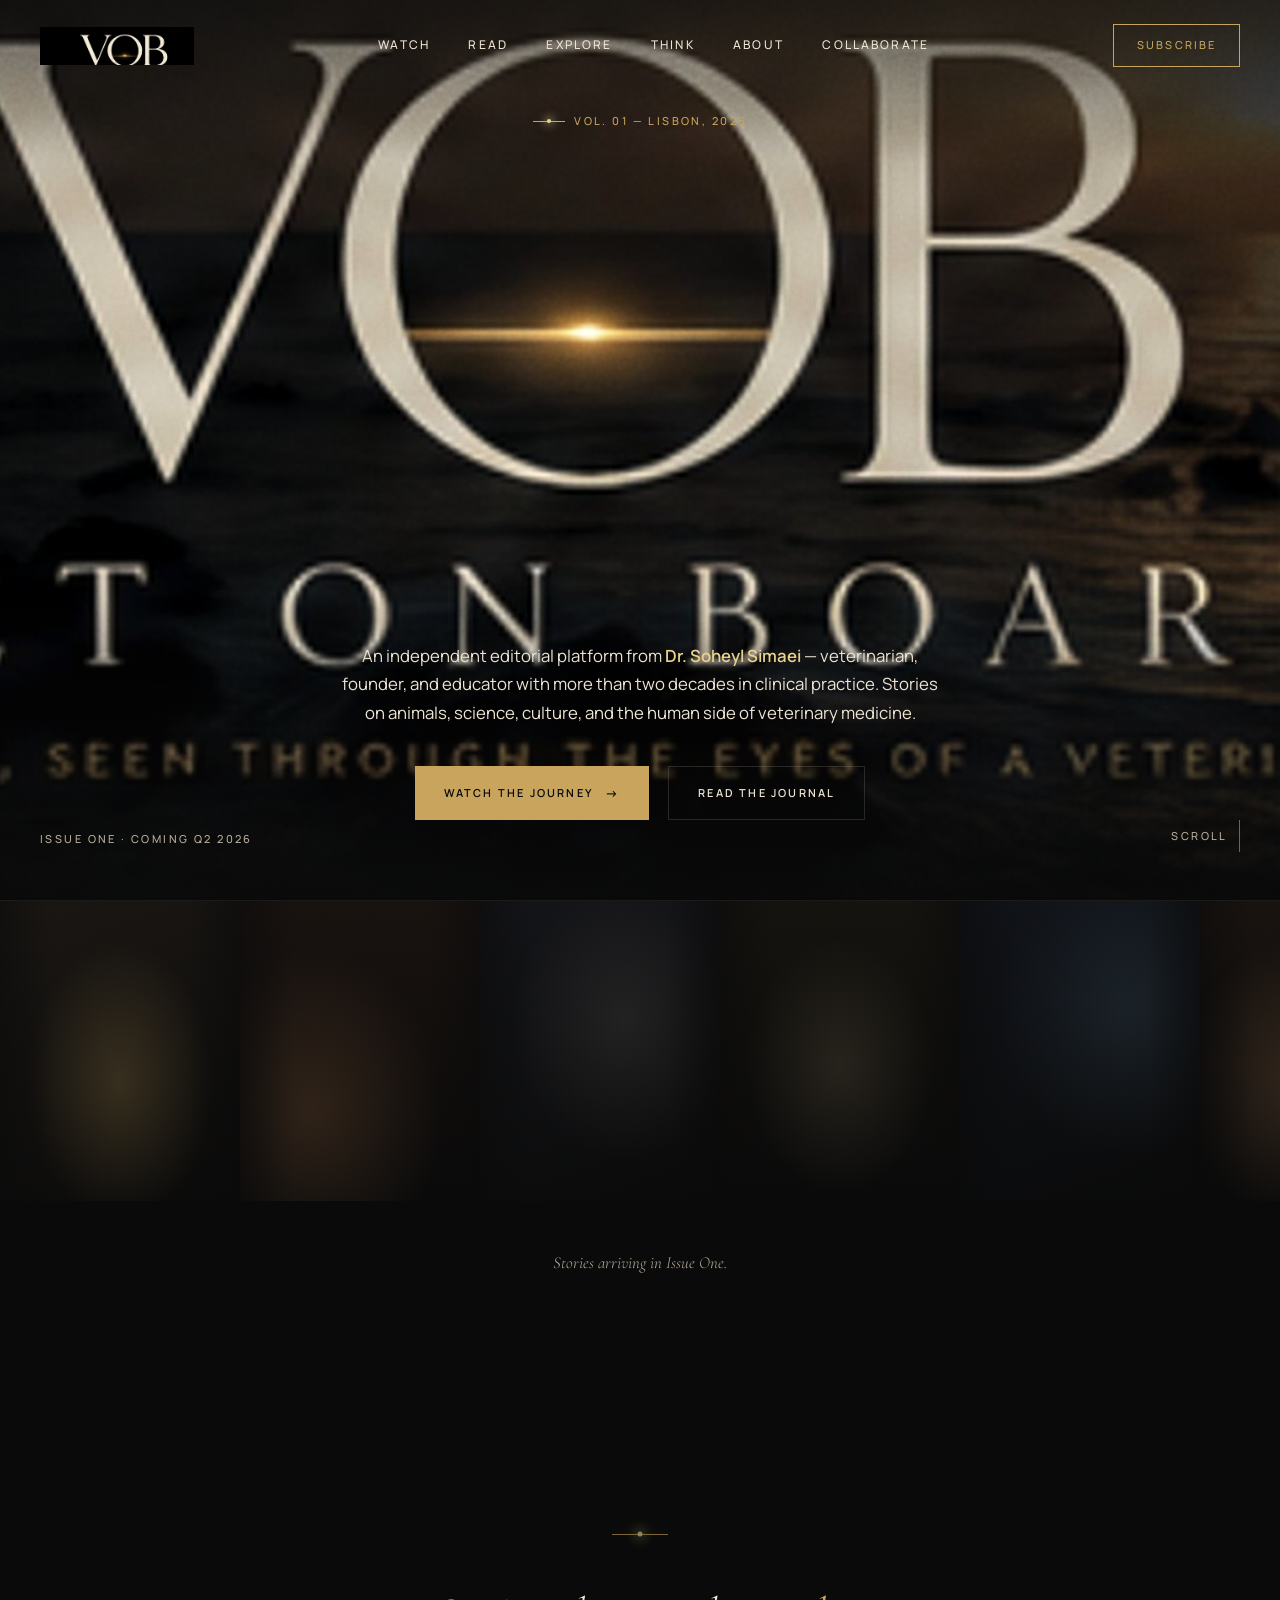
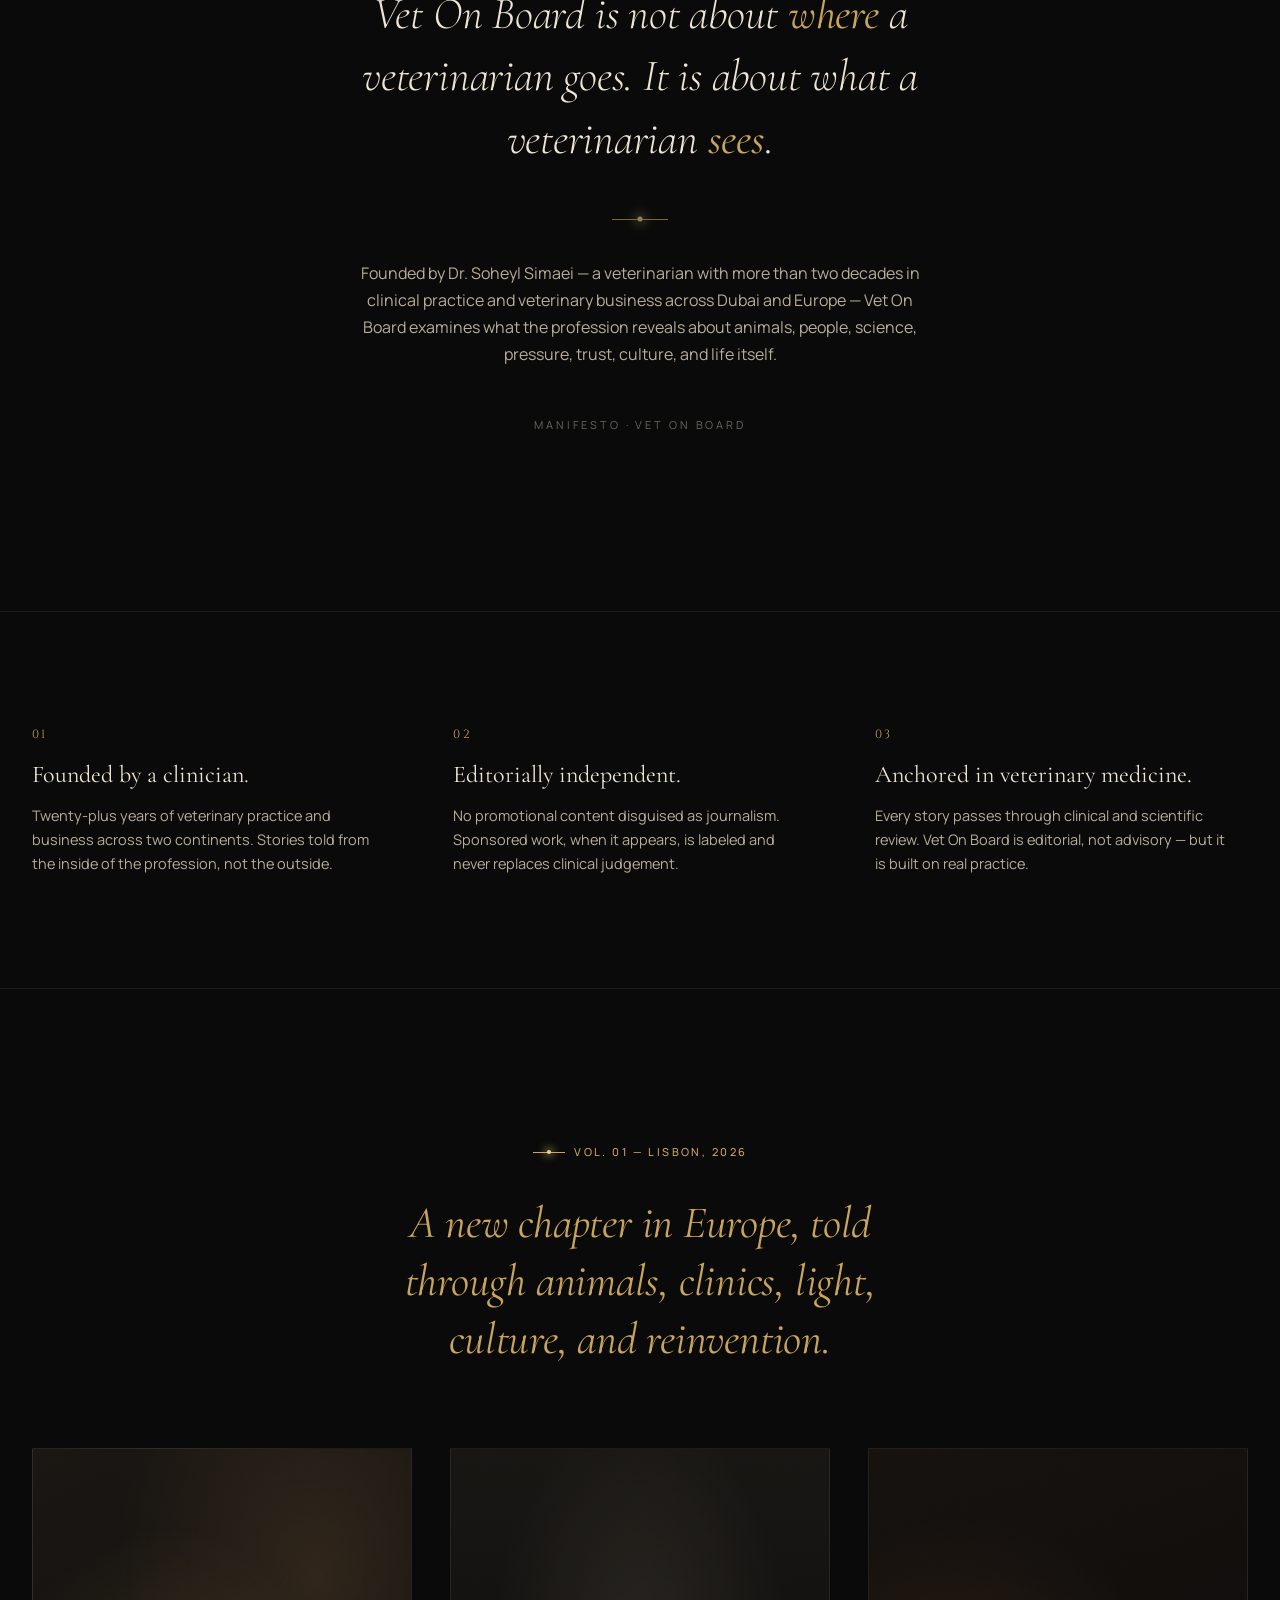
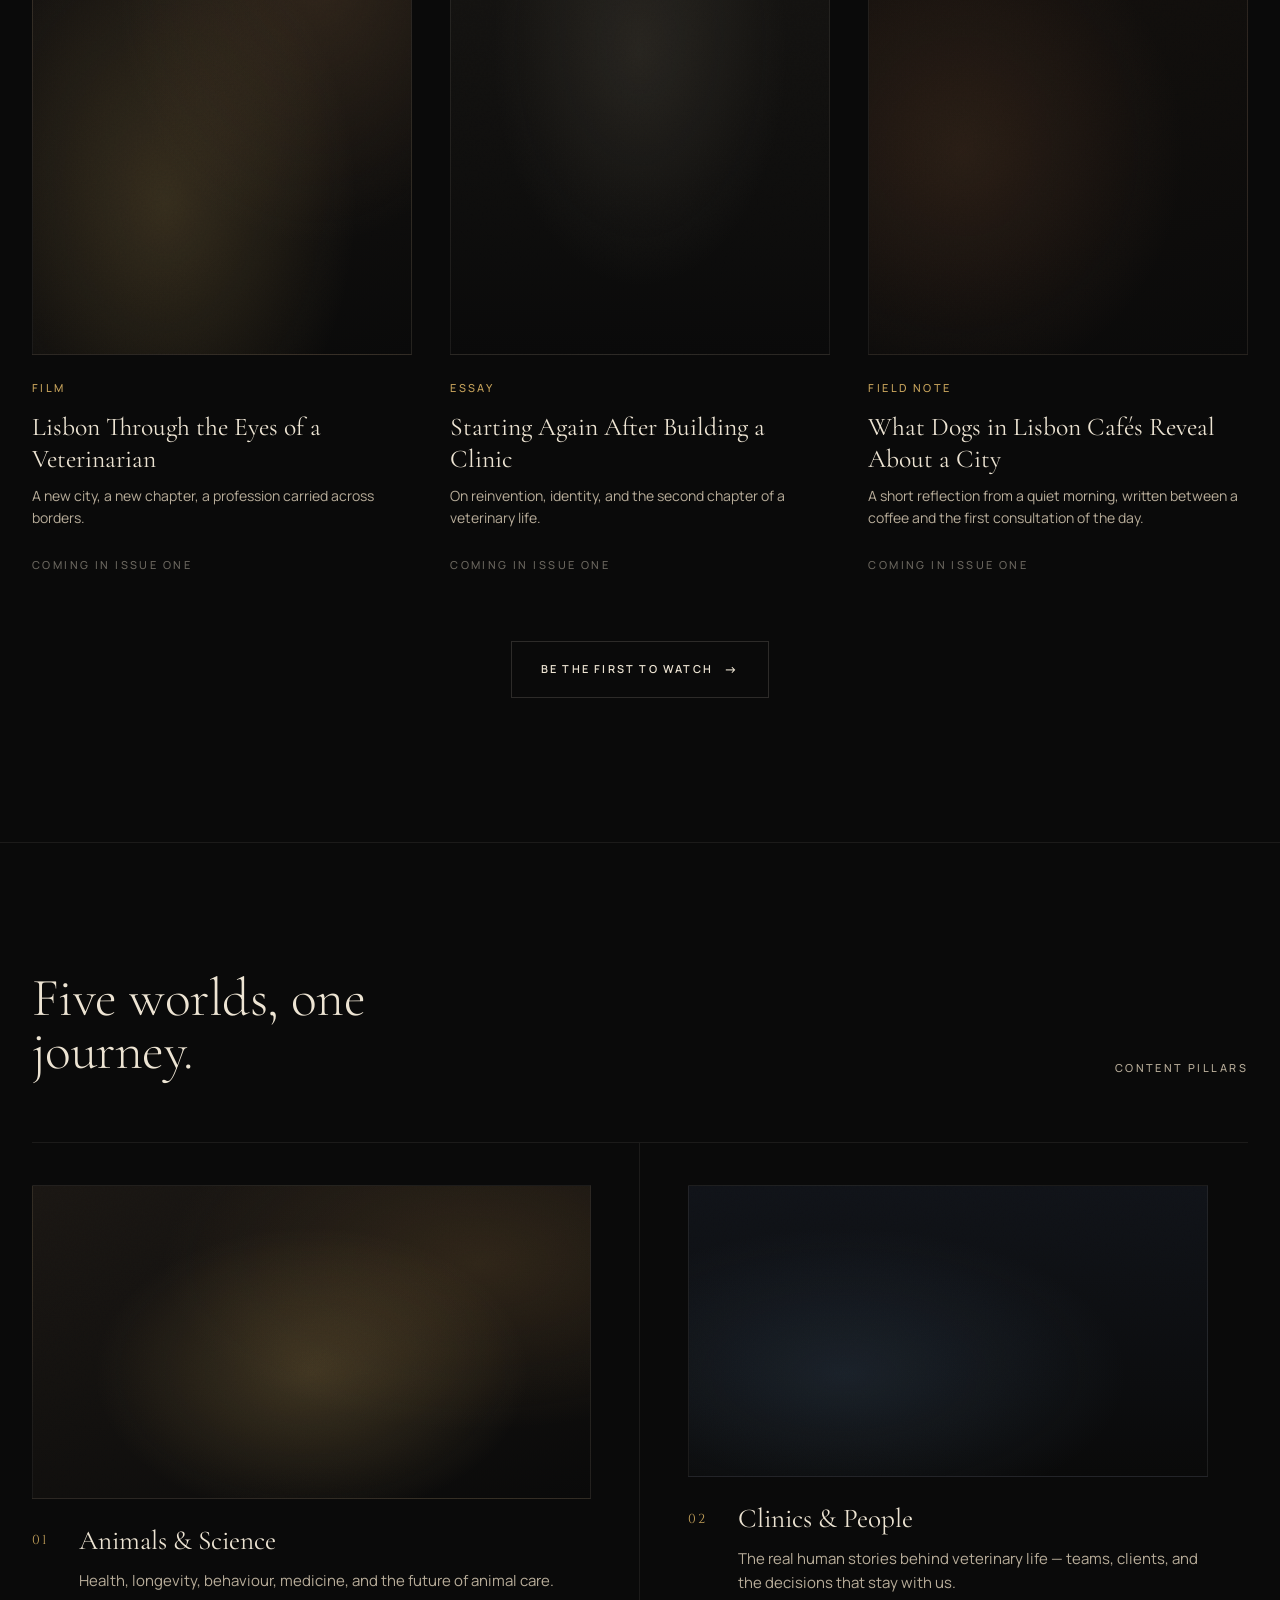
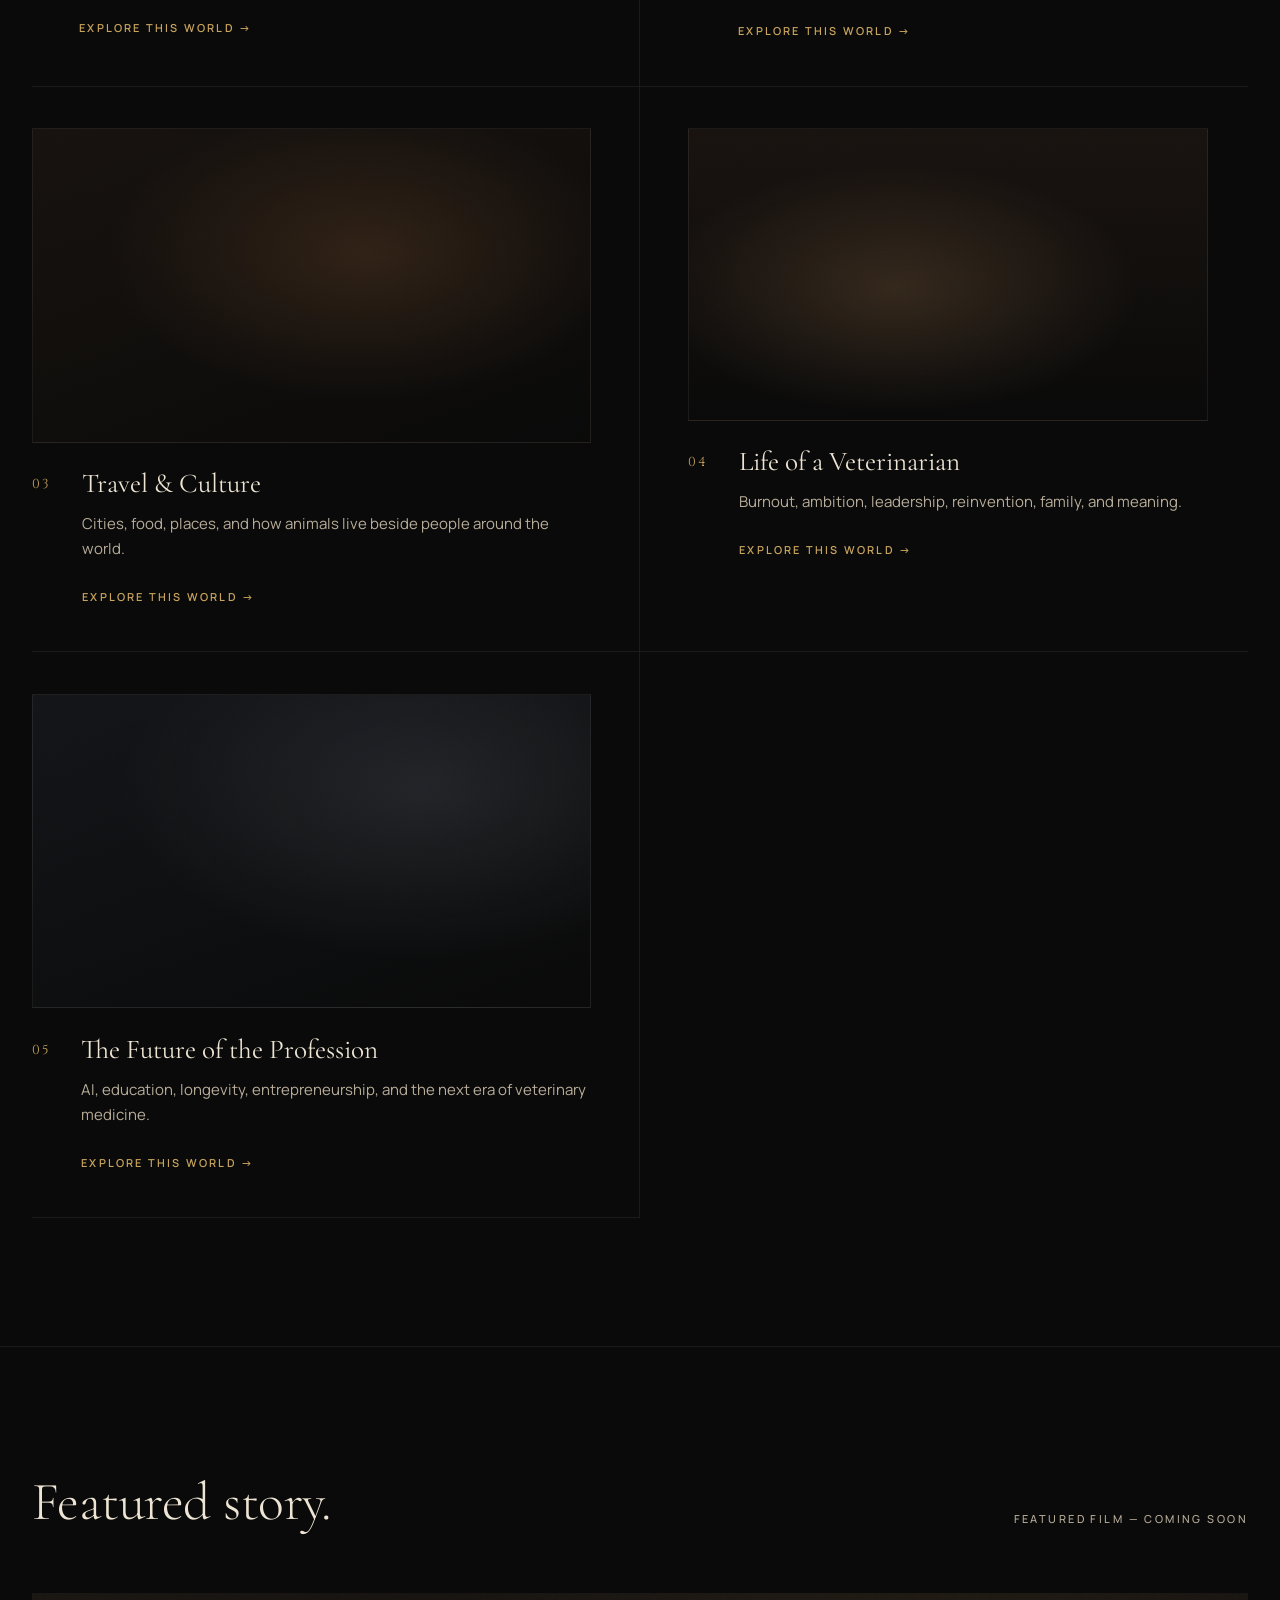
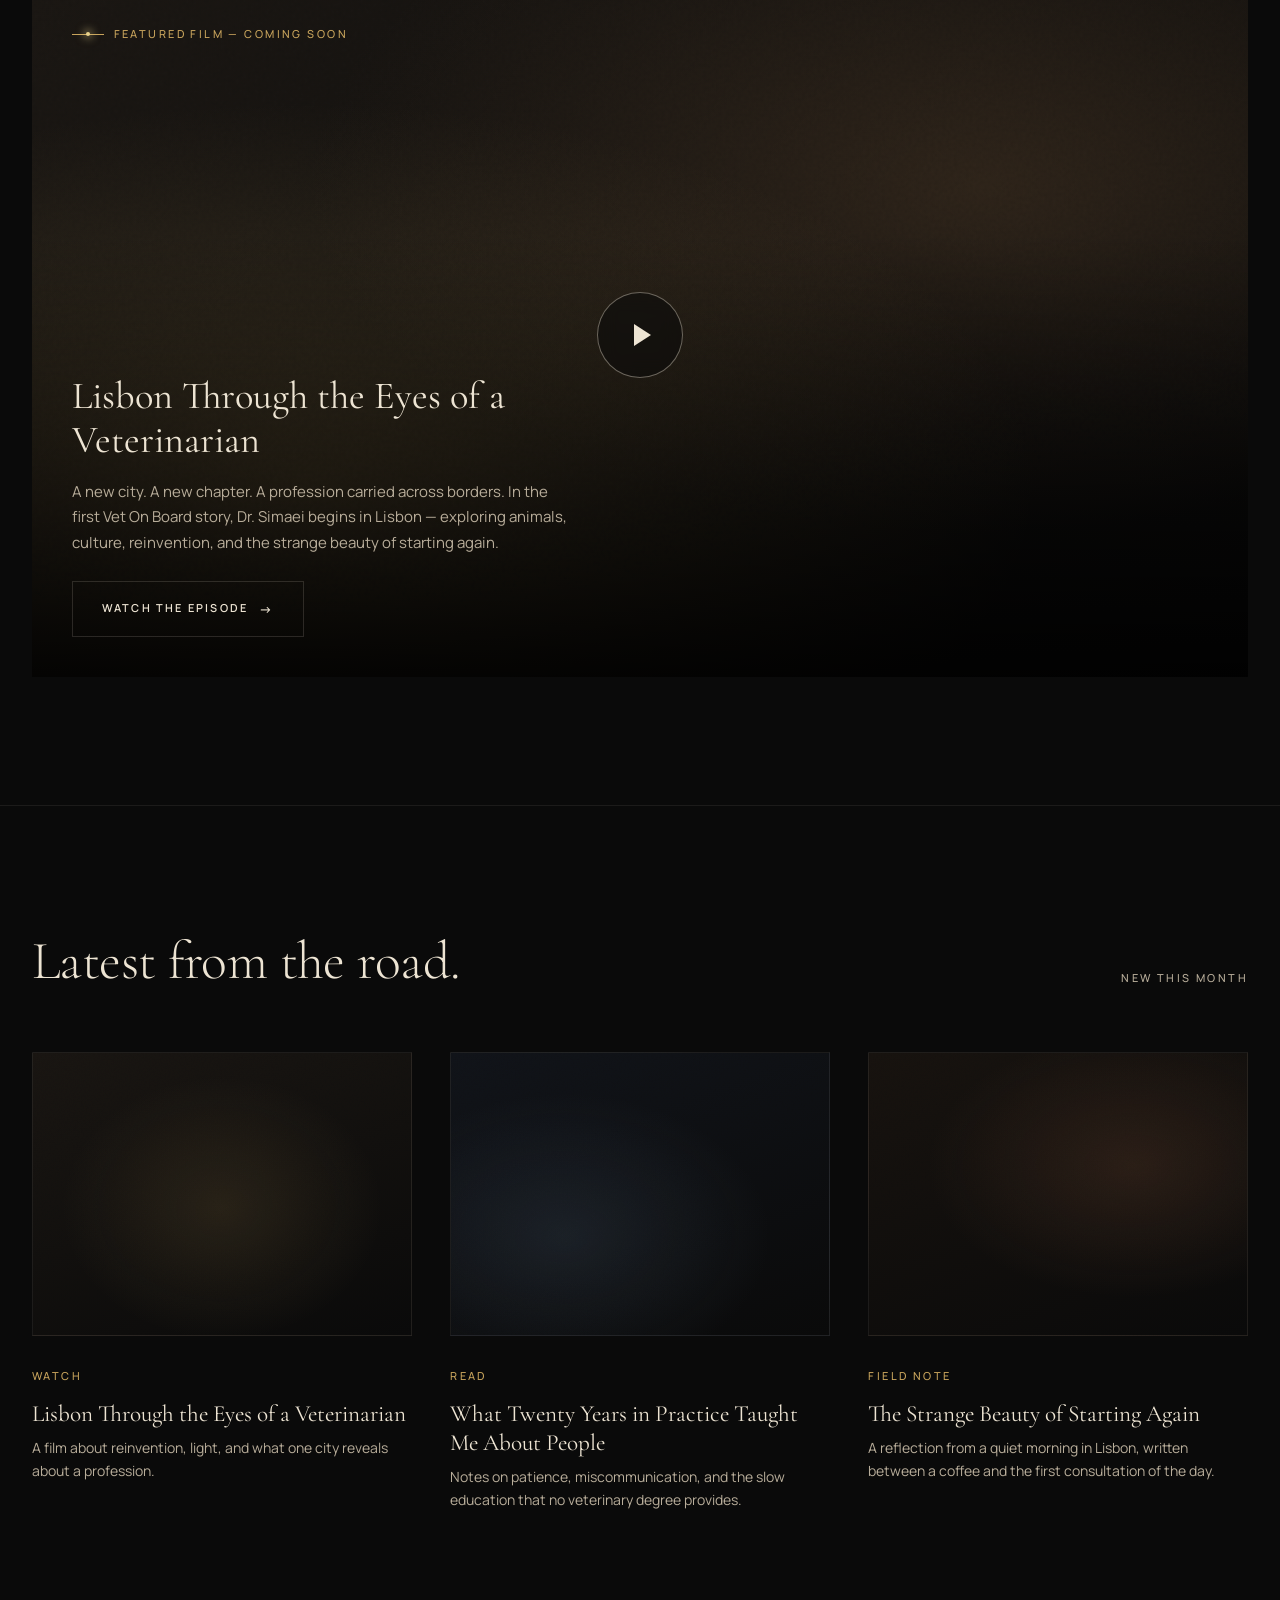
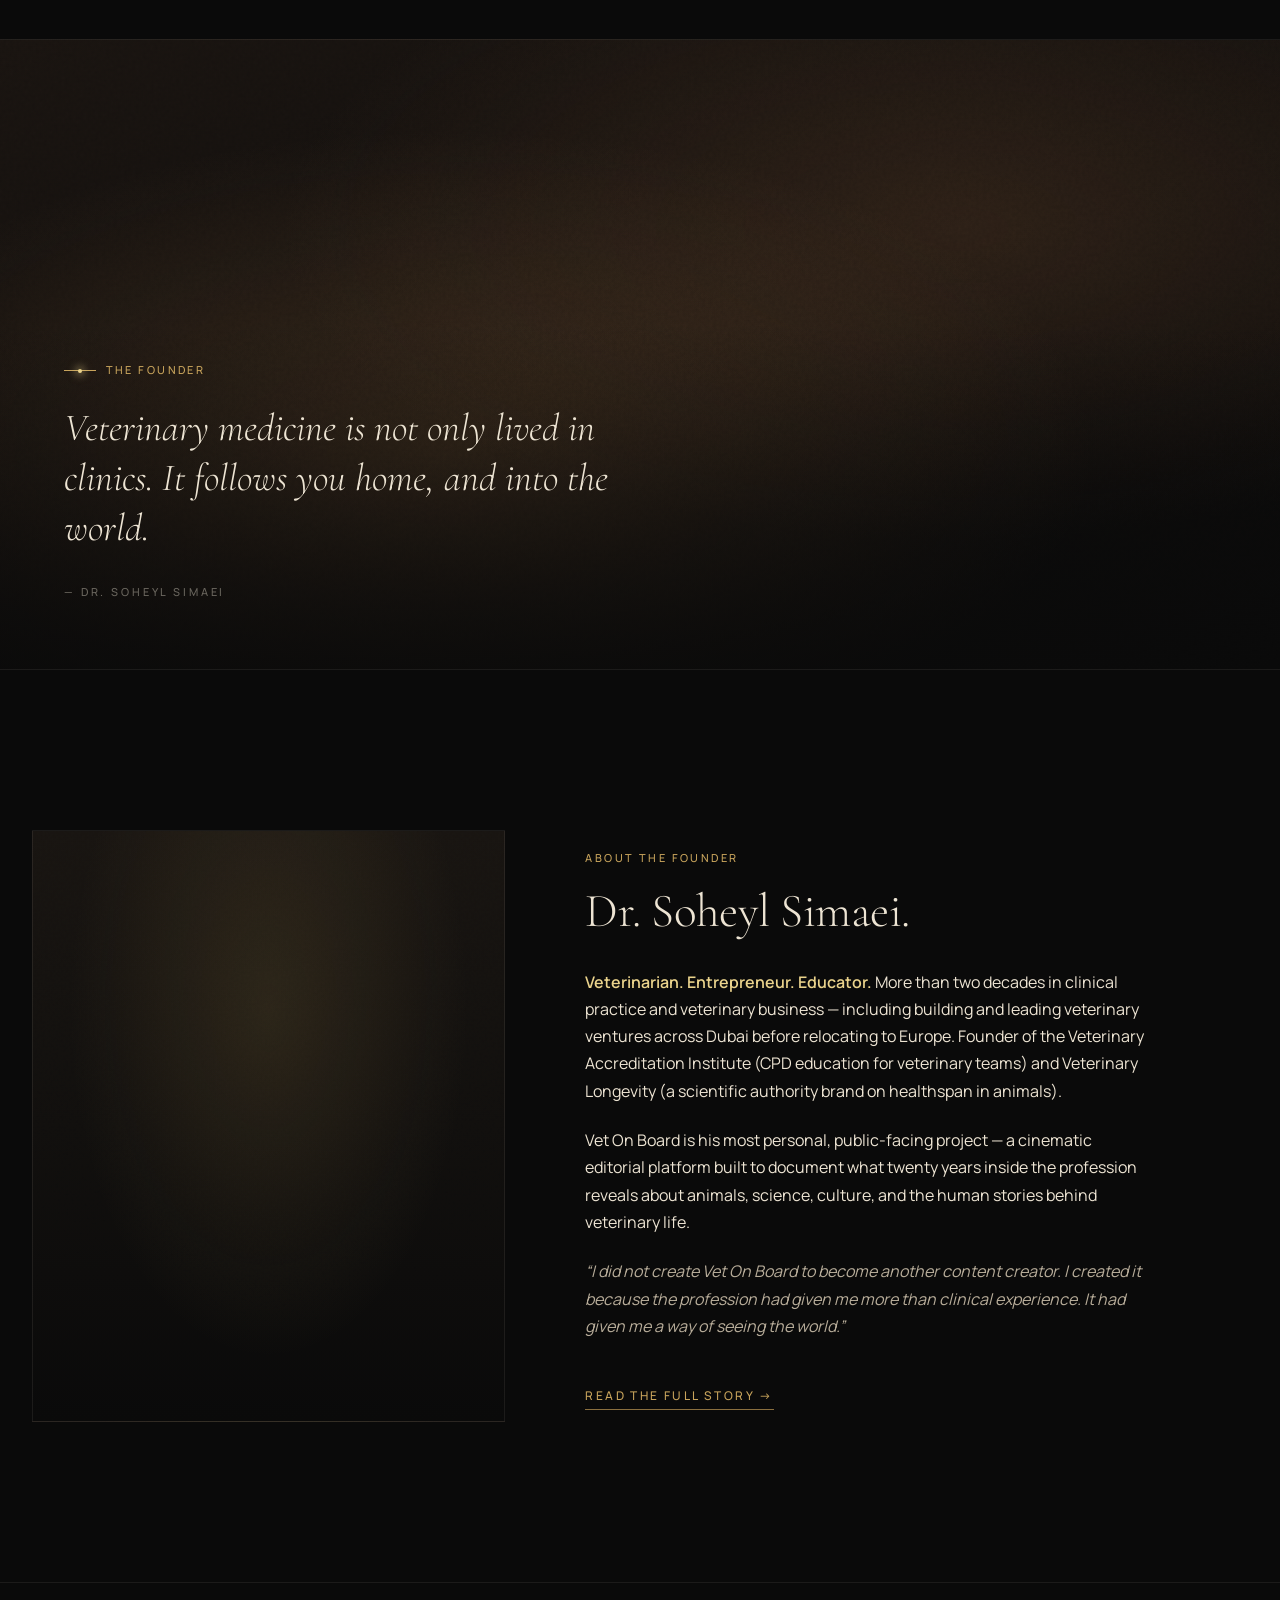
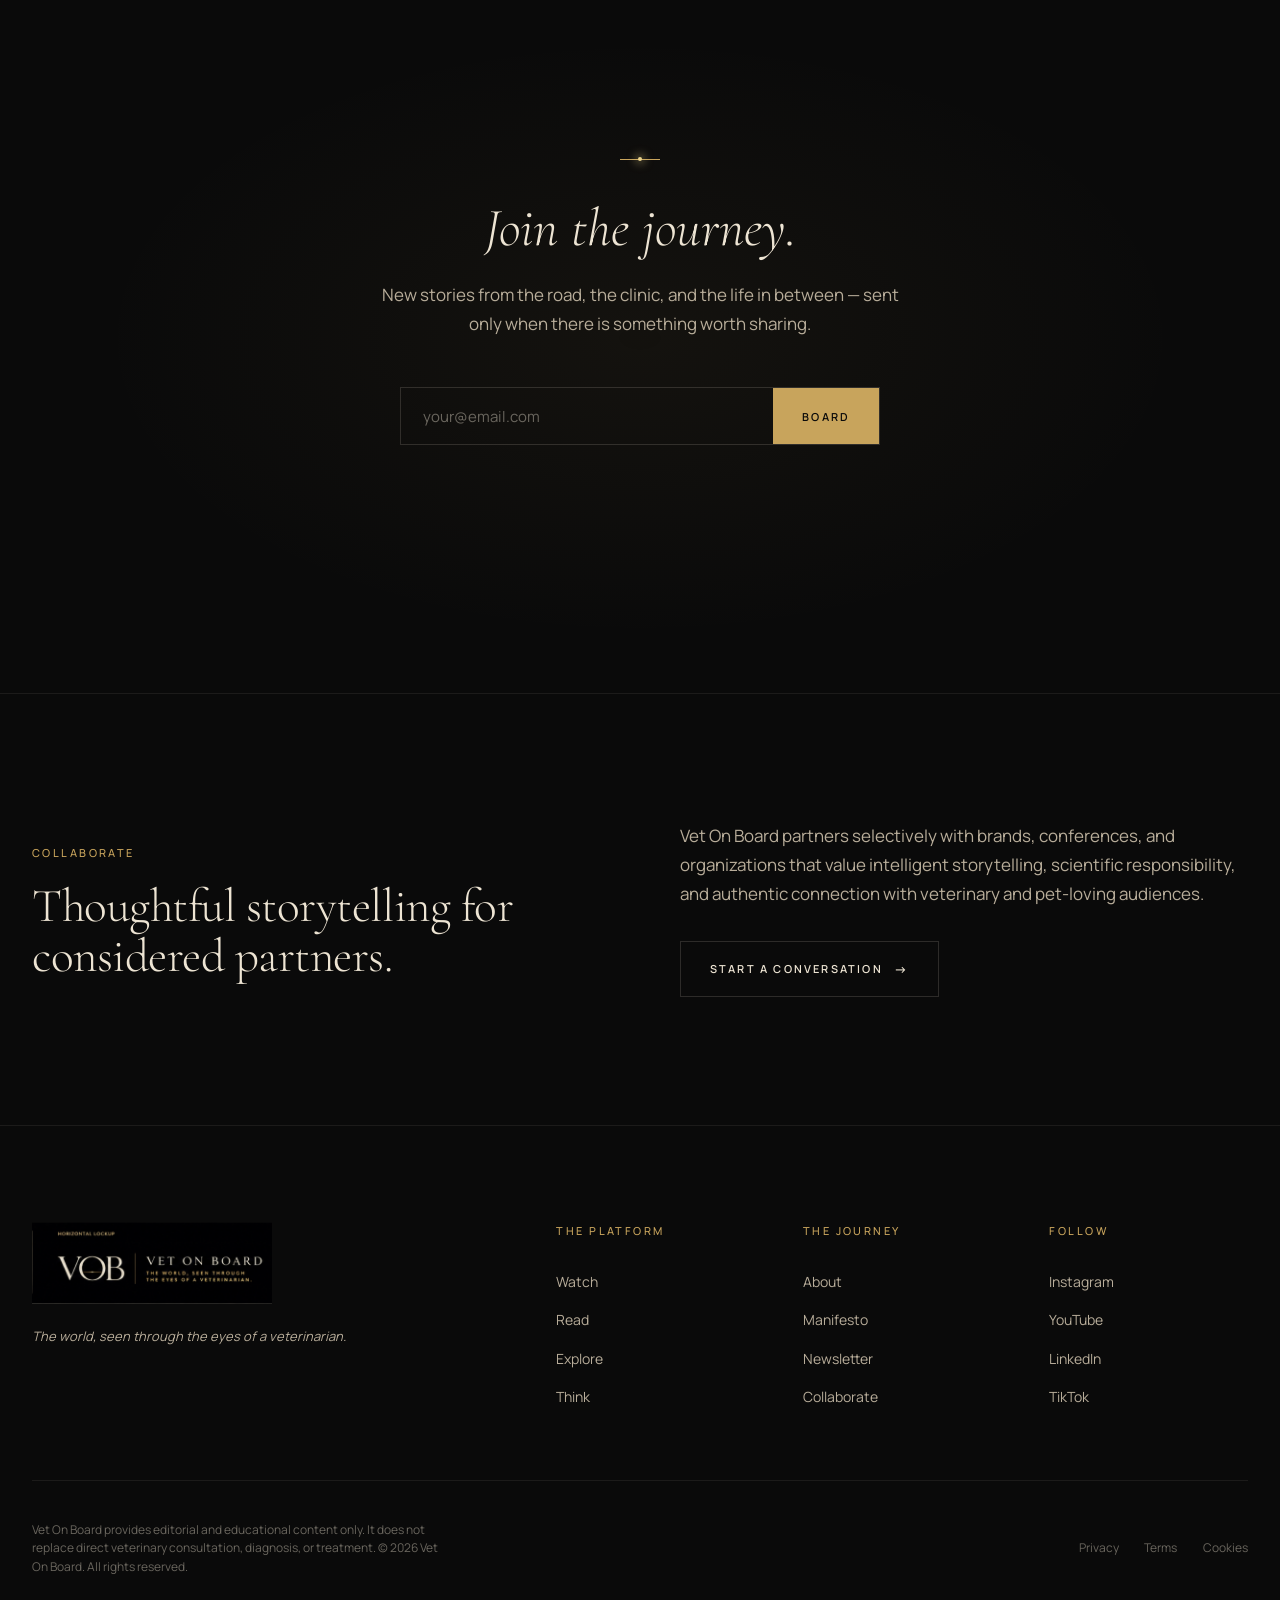
==== index.html @ be9a0efb "Push 5: photographic hero + nav logo + authority pass Visual: - Hero now uses a real photographic ba" ====
<!DOCTYPE html>
<html lang="en">
<head>
<meta charset="UTF-8" />
<meta name="viewport" content="width=device-width, initial-scale=1.0" />
<title>Vet On Board — The world, seen through the eyes of a veterinarian.</title>
<meta name="description" content="A cinematic editorial media platform created by Dr. Soheyl Simaei. Stories of animals, people, science, travel, culture, and the human experience behind veterinary life.">
<meta name="author" content="Dr. Soheyl Simaei">
<meta name="theme-color" content="#0a0a0a">

<meta property="og:type" content="website">
<meta property="og:title" content="Vet On Board — The world, seen through the eyes of a veterinarian.">
<meta property="og:description" content="A cinematic editorial media platform created by Dr. Soheyl Simaei. Stories of animals, people, science, travel, culture, and the human experience behind veterinary life.">
<meta property="og:image" content="https://vetonboard.com/assets/vob-og-image.png">
<meta property="og:image:width" content="1200">
<meta property="og:image:height" content="409">
<meta property="og:url" content="https://vetonboard.com">
<meta property="og:site_name" content="Vet On Board">

<meta name="twitter:card" content="summary_large_image">
<meta name="twitter:title" content="Vet On Board — The world, seen through the eyes of a veterinarian.">
<meta name="twitter:description" content="A cinematic editorial media platform created by Dr. Soheyl Simaei.">
<meta name="twitter:image" content="https://vetonboard.com/assets/vob-og-image.png">

<link rel="icon" type="image/png" href="/assets/vob-logo.png">
<link rel="apple-touch-icon" href="/assets/vob-logo.png">

<link rel="canonical" href="https://vetonboard.com/">

<script type="application/ld+json">
{
  "@context": "https://schema.org",
  "@type": "Organization",
  "name": "Vet On Board",
  "alternateName": "VOB",
  "url": "https://vetonboard.com",
  "logo": "https://vetonboard.com/assets/vob-logo.png",
  "description": "A cinematic editorial media platform created by Dr. Soheyl Simaei. Stories of animals, people, science, travel, culture, and the human experience behind veterinary life.",
  "slogan": "The world, seen through the eyes of a veterinarian.",
  "founder": {
    "@type": "Person",
    "name": "Dr. Soheyl Simaei",
    "jobTitle": "Veterinarian, Entrepreneur, Educator"
  }
}
</script>

<link rel="preconnect" href="https://fonts.googleapis.com">
<link rel="preconnect" href="https://fonts.gstatic.com" crossorigin>
<link href="https://fonts.googleapis.com/css2?family=Cinzel:wght@400;500;600&family=Cormorant+Garamond:ital,wght@0,300;0,400;0,500;0,600;1,300;1,400;1,500&family=Manrope:wght@300;400;500;600&display=swap" rel="stylesheet">
<link rel="stylesheet" href="/assets/styles.css">
</head>
<body>

<nav id="nav">
  <div class="nav-inner">
    <a href="/" class="nav-logo" aria-label="Vet On Board home">
      <img src="/assets/vob-mark.png" alt="VOB — Vet On Board" class="nav-mark">
    </a>
    <div class="nav-links">
      <a href="/watch">Watch</a>
      <a href="#read">Read</a>
      <a href="#explore">Explore</a>
      <a href="#think">Think</a>
      <a href="#about">About</a>
      <a href="#collaborate">Collaborate</a>
    </div>
    <a href="#newsletter" class="nav-cta">Subscribe</a>
  </div>
</nav>

<section class="hero hero-photo">
  <h1 class="sr-only">Vet On Board — The world, seen through the eyes of a veterinarian.</h1>
  <div class="hero-eyebrow hero-eyebrow-top">
    <span class="horizon-line"></span>
    <span class="label">Vol. 01 — Lisbon, 2026</span>
  </div>
  <div class="hero-content">
    <p class="hero-sub">An independent editorial platform from <strong>Dr. Soheyl Simaei</strong> &mdash; veterinarian, founder, and educator with more than two decades in clinical practice. Stories on animals, science, culture, and the human side of veterinary medicine.</p>
    <div class="hero-ctas">
      <a href="/watch" class="btn btn-primary">Watch the Journey <span class="arrow">→</span></a>
      <a href="#read" class="btn btn-ghost">Read the Journal</a>
    </div>
  </div>
  <div class="hero-corner-bl">
    <span class="label-muted">Issue One · Coming Q2 2026</span>
  </div>
  <div class="hero-corner-br">
    <span class="label-muted">Scroll</span>
    <span class="scroll-line"></span>
  </div>
</section>

<section class="stills" aria-label="A glimpse of the journey">
  <div class="stills-strip">
    <div class="still still-1">
      <div class="still-caption"><span class="horizon-line"></span><span class="still-caption-text">Clinic</span></div>
    </div>
    <div class="still still-2">
      <div class="still-caption"><span class="horizon-line"></span><span class="still-caption-text">Lisbon</span></div>
    </div>
    <div class="still still-3">
      <div class="still-caption"><span class="horizon-line"></span><span class="still-caption-text">Notes</span></div>
    </div>
    <div class="still still-4">
      <div class="still-caption"><span class="horizon-line"></span><span class="still-caption-text">Waiting</span></div>
    </div>
    <div class="still still-5">
      <div class="still-caption"><span class="horizon-line"></span><span class="still-caption-text">Travel</span></div>
    </div>
    <div class="still still-6">
      <div class="still-caption"><span class="horizon-line"></span><span class="still-caption-text">Animal</span></div>
    </div>
  </div>
  <p class="stills-foot"><em>Stories arriving in Issue One.</em></p>
</section>

<section class="manifesto">
  <div class="container-narrow">
    <div class="manifesto-rule"></div>
    <h2>Vet On Board is not about <em>where</em> a veterinarian goes. It is about what a veterinarian <em>sees</em>.</h2>
    <div class="manifesto-rule"></div>
    <p class="manifesto-body">Founded by Dr. Soheyl Simaei &mdash; a veterinarian with more than two decades in clinical practice and veterinary business across Dubai and Europe &mdash; Vet On Board examines what the profession reveals about animals, people, science, pressure, trust, culture, and life itself.</p>
    <span class="manifesto-attr">Manifesto · Vet On Board</span>
  </div>
</section>

<section class="principles" aria-label="Editorial principles">
  <div class="container">
    <div class="principles-grid">
      <div class="principle">
        <span class="principle-num">01</span>
        <h4 class="principle-title">Founded by a clinician.</h4>
        <p class="principle-body">Twenty-plus years of veterinary practice and business across two continents. Stories told from the inside of the profession, not the outside.</p>
      </div>
      <div class="principle">
        <span class="principle-num">02</span>
        <h4 class="principle-title">Editorially independent.</h4>
        <p class="principle-body">No promotional content disguised as journalism. Sponsored work, when it appears, is labeled and never replaces clinical judgement.</p>
      </div>
      <div class="principle">
        <span class="principle-num">03</span>
        <h4 class="principle-title">Anchored in veterinary medicine.</h4>
        <p class="principle-body">Every story passes through clinical and scientific review. Vet On Board is editorial, not advisory &mdash; but it is built on real practice.</p>
      </div>
    </div>
  </div>
</section>

<section class="issue-one">
  <div class="container">
    <div class="issue-one-header">
      <div class="issue-one-eyebrow">
        <span class="horizon-line"></span>
        <span class="label">Vol. 01 — Lisbon, 2026</span>
      </div>
      <h3 class="issue-one-headline"><em>A new chapter in Europe, told through animals, clinics, light, culture, and reinvention.</em></h3>
    </div>
    <div class="issue-one-grid">
      <article class="issue-card">
        <div class="issue-card-thumb issue-card-thumb-film"></div>
        <span class="label issue-card-kind">Film</span>
        <h4 class="issue-card-title">Lisbon Through the Eyes of a Veterinarian</h4>
        <p class="issue-card-desc">A new city, a new chapter, a profession carried across borders.</p>
        <span class="issue-card-foot">Coming in Issue One</span>
      </article>
      <article class="issue-card">
        <div class="issue-card-thumb issue-card-thumb-essay"></div>
        <span class="label issue-card-kind">Essay</span>
        <h4 class="issue-card-title">Starting Again After Building a Clinic</h4>
        <p class="issue-card-desc">On reinvention, identity, and the second chapter of a veterinary life.</p>
        <span class="issue-card-foot">Coming in Issue One</span>
      </article>
      <article class="issue-card">
        <div class="issue-card-thumb issue-card-thumb-note"></div>
        <span class="label issue-card-kind">Field Note</span>
        <h4 class="issue-card-title">What Dogs in Lisbon Cafés Reveal About a City</h4>
        <p class="issue-card-desc">A short reflection from a quiet morning, written between a coffee and the first consultation of the day.</p>
        <span class="issue-card-foot">Coming in Issue One</span>
      </article>
    </div>
    <div class="issue-one-cta">
      <a href="#newsletter" class="btn btn-ghost">Be the first to watch <span class="arrow">→</span></a>
    </div>
  </div>
</section>

<section class="pillars" id="explore">
  <div class="container">
    <div class="section-header">
      <h3>Five worlds, one journey.</h3>
      <span class="label-muted">Content Pillars</span>
    </div>
    <div class="pillars-grid">
      <article class="pillar">
        <div class="pillar-thumb pillar-thumb-1"></div>
        <div class="pillar-row">
          <span class="pillar-number">01</span>
          <div class="pillar-text">
            <h4>Animals & Science</h4>
            <p>Health, longevity, behaviour, medicine, and the future of animal care.</p>
            <a href="#" class="pillar-explore">Explore this world →</a>
          </div>
        </div>
      </article>
      <article class="pillar">
        <div class="pillar-thumb pillar-thumb-2"></div>
        <div class="pillar-row">
          <span class="pillar-number">02</span>
          <div class="pillar-text">
            <h4>Clinics & People</h4>
            <p>The real human stories behind veterinary life — teams, clients, and the decisions that stay with us.</p>
            <a href="#" class="pillar-explore">Explore this world →</a>
          </div>
        </div>
      </article>
      <article class="pillar">
        <div class="pillar-thumb pillar-thumb-3"></div>
        <div class="pillar-row">
          <span class="pillar-number">03</span>
          <div class="pillar-text">
            <h4>Travel & Culture</h4>
            <p>Cities, food, places, and how animals live beside people around the world.</p>
            <a href="#" class="pillar-explore">Explore this world →</a>
          </div>
        </div>
      </article>
      <article class="pillar">
        <div class="pillar-thumb pillar-thumb-4"></div>
        <div class="pillar-row">
          <span class="pillar-number">04</span>
          <div class="pillar-text">
            <h4>Life of a Veterinarian</h4>
            <p>Burnout, ambition, leadership, reinvention, family, and meaning.</p>
            <a href="#" class="pillar-explore">Explore this world →</a>
          </div>
        </div>
      </article>
      <article class="pillar">
        <div class="pillar-thumb pillar-thumb-5"></div>
        <div class="pillar-row">
          <span class="pillar-number">05</span>
          <div class="pillar-text">
            <h4>The Future of the Profession</h4>
            <p>AI, education, longevity, entrepreneurship, and the next era of veterinary medicine.</p>
            <a href="#" class="pillar-explore">Explore this world →</a>
          </div>
        </div>
      </article>
    </div>
  </div>
</section>

<section class="featured" id="watch">
  <div class="container">
    <div class="section-header">
      <h3>Featured story.</h3>
      <span class="label-muted">Featured Film — Coming Soon</span>
    </div>
    <div class="featured-card">
      <div class="featured-meta">
        <span class="horizon-line"></span>
        <span class="label">Featured Film — Coming Soon</span>
      </div>
      <div class="play-button"></div>
      <div class="featured-content">
        <h4>Lisbon Through the Eyes of a Veterinarian</h4>
        <p>A new city. A new chapter. A profession carried across borders. In the first Vet On Board story, Dr. Simaei begins in Lisbon — exploring animals, culture, reinvention, and the strange beauty of starting again.</p>
        <a href="/watch" class="btn btn-ghost">Watch the Episode <span class="arrow">→</span></a>
      </div>
    </div>
  </div>
</section>

<section class="latest" id="read">
  <div class="container">
    <div class="section-header">
      <h3>Latest from the road.</h3>
      <span class="label-muted">New This Month</span>
    </div>
    <div class="latest-grid">
      <div class="latest-card">
        <div class="latest-thumb"></div>
        <span class="label">Watch</span>
        <h5>Lisbon Through the Eyes of a Veterinarian</h5>
        <p>A film about reinvention, light, and what one city reveals about a profession.</p>
      </div>
      <div class="latest-card">
        <div class="latest-thumb latest-thumb-2"></div>
        <span class="label">Read</span>
        <h5>What Twenty Years in Practice Taught Me About People</h5>
        <p>Notes on patience, miscommunication, and the slow education that no veterinary degree provides.</p>
      </div>
      <div class="latest-card">
        <div class="latest-thumb latest-thumb-3"></div>
        <span class="label">Field Note</span>
        <h5>The Strange Beauty of Starting Again</h5>
        <p>A reflection from a quiet morning in Lisbon, written between a coffee and the first consultation of the day.</p>
      </div>
    </div>
  </div>
</section>

<section class="behind-the-lens" aria-label="Behind the lens">
  <div class="behind-overlay">
    <div class="behind-eyebrow">
      <span class="horizon-line"></span>
      <span class="label">The Founder</span>
    </div>
    <p class="behind-quote"><em>Veterinary medicine is not only lived in clinics. It follows you home, and into the world.</em></p>
    <span class="behind-attr">— Dr. Soheyl Simaei</span>
  </div>
</section>

<section class="about" id="about">
  <div class="container">
    <div class="about-grid">
      <div class="about-portrait"></div>
      <div>
        <span class="label">About the Founder</span>
        <h3>Dr. Soheyl Simaei.</h3>
        <p class="about-bio"><strong>Veterinarian. Entrepreneur. Educator.</strong> More than two decades in clinical practice and veterinary business — including building and leading veterinary ventures across Dubai before relocating to Europe. Founder of the Veterinary Accreditation Institute (CPD education for veterinary teams) and Veterinary Longevity (a scientific authority brand on healthspan in animals).</p>
        <p class="about-bio">Vet On Board is his most personal, public-facing project &mdash; a cinematic editorial platform built to document what twenty years inside the profession reveals about animals, science, culture, and the human stories behind veterinary life.</p>
        <p class="about-bio about-bio-muted">&ldquo;I did not create Vet On Board to become another content creator. I created it because the profession had given me more than clinical experience. It had given me a way of seeing the world.&rdquo;</p>
        <a href="#">Read the full story →</a>
      </div>
    </div>
  </div>
</section>

<section class="newsletter" id="newsletter">
  <div class="container-narrow">
    <div class="newsletter-rule"></div>
    <h3>Join the journey.</h3>
    <p>New stories from the road, the clinic, and the life in between — sent only when there is something worth sharing.</p>
    <form class="newsletter-form" id="newsletter-form">
      <input type="email" placeholder="your@email.com" required aria-label="Email address">
      <button type="submit">Board</button>
    </form>
    <p class="newsletter-thanks" id="newsletter-thanks" aria-live="polite">Thank you. You're on the list — we'll be in touch when Issue One is ready.</p>
  </div>
</section>

<section class="collab" id="collaborate">
  <div class="container">
    <div class="collab-inner">
      <div>
        <span class="label">Collaborate</span>
        <h3>Thoughtful storytelling for considered partners.</h3>
      </div>
      <div>
        <p>Vet On Board partners selectively with brands, conferences, and organizations that value intelligent storytelling, scientific responsibility, and authentic connection with veterinary and pet-loving audiences.</p>
        <a href="#" class="btn btn-ghost">Start a Conversation <span class="arrow">→</span></a>
      </div>
    </div>
  </div>
</section>

<footer>
  <div class="container">
    <div class="footer-top">
      <div class="footer-brand">
        <img src="assets/vob-logo-horizontal.png" alt="Vet On Board" class="footer-logo">
        <p>The world, seen through the eyes of a veterinarian.</p>
      </div>
      <div class="footer-col">
        <h6>The Platform</h6>
        <a href="#">Watch</a>
        <a href="#">Read</a>
        <a href="#">Explore</a>
        <a href="#">Think</a>
      </div>
      <div class="footer-col">
        <h6>The Journey</h6>
        <a href="#">About</a>
        <a href="#">Manifesto</a>
        <a href="#">Newsletter</a>
        <a href="#">Collaborate</a>
      </div>
      <div class="footer-col">
        <h6>Follow</h6>
        <a href="#">Instagram</a>
        <a href="#">YouTube</a>
        <a href="#">LinkedIn</a>
        <a href="#">TikTok</a>
      </div>
    </div>
    <div class="footer-bottom">
      <p class="footer-disclaimer">Vet On Board provides editorial and educational content only. It does not replace direct veterinary consultation, diagnosis, or treatment. © 2026 Vet On Board. All rights reserved.</p>
      <div class="footer-legal">
        <a href="#">Privacy</a>
        <a href="#">Terms</a>
        <a href="#">Cookies</a>
      </div>
    </div>
  </div>
</footer>

<script>
  const nav = document.getElementById('nav');
  window.addEventListener('scroll', () => {
    if (window.scrollY > 50) nav.classList.add('scrolled');
    else nav.classList.remove('scrolled');
  });

  const newsletterForm = document.getElementById('newsletter-form');
  const newsletterThanks = document.getElementById('newsletter-thanks');
  newsletterForm.addEventListener('submit', (e) => {
    e.preventDefault();
    newsletterForm.classList.add('submitted');
    newsletterThanks.classList.add('visible');
  });
</script>

</body>
</html>
---- assets/styles.css ----
:root {
    --bg: #0a0a0a;
    --bg-elevated: #141312;
    --ivory: #ede4d3;
    --ivory-muted: #b8ad9a;
    --ivory-faint: #6a665e;
    --gold: #c8a45c;
    --gold-bright: #ead38c;
    --gold-muted: #8a6f3f;
    --border: rgba(237, 228, 211, 0.08);
    --border-strong: rgba(237, 228, 211, 0.15);
  }

  * { box-sizing: border-box; margin: 0; padding: 0; }
  html { scroll-behavior: smooth; }
  body {
    background: var(--bg);
    color: var(--ivory);
    font-family: 'Manrope', sans-serif;
    font-weight: 400;
    font-size: 17px;
    line-height: 1.7;
    -webkit-font-smoothing: antialiased;
    overflow-x: hidden;
  }

  .sr-only {
    position: absolute; width: 1px; height: 1px; padding: 0; margin: -1px;
    overflow: hidden; clip: rect(0,0,0,0); white-space: nowrap; border: 0;
  }

  .label { font-size: 11px; letter-spacing: 0.22em; text-transform: uppercase; font-weight: 500; color: var(--gold); display: inline-block; }
  .label-muted { font-size: 11px; letter-spacing: 0.22em; text-transform: uppercase; font-weight: 500; color: var(--ivory-muted); }
  .horizon-line { display: inline-block; width: 32px; height: 1px; background: var(--gold); vertical-align: middle; margin-right: 0.6rem; position: relative; }
  .horizon-line::after {
    content: ''; position: absolute; left: 50%; top: 50%;
    transform: translate(-50%, -50%); width: 4px; height: 4px;
    background: var(--gold-bright); border-radius: 50%;
    box-shadow: 0 0 8px 2px rgba(234, 211, 140, 0.6);
  }

  .container { max-width: 1280px; margin: 0 auto; padding: 0 2rem; }
  .container-narrow { max-width: 760px; margin: 0 auto; padding: 0 2rem; }

  /* nav */
  nav {
    position: fixed; top: 0; left: 0; right: 0; z-index: 100;
    padding: 1.5rem 0; transition: all 0.3s ease;
  }
  nav.scrolled {
    background: rgba(10, 10, 10, 0.92);
    backdrop-filter: blur(14px);
    -webkit-backdrop-filter: blur(14px);
    border-bottom: 1px solid var(--border);
    padding: 1rem 0;
  }
  .nav-inner {
    display: flex; align-items: center; justify-content: space-between;
    max-width: 1440px; margin: 0 auto; padding: 0 2.5rem;
  }
  .nav-logo {
    display: flex; align-items: center; gap: 0.7rem;
    text-decoration: none; color: var(--ivory);
  }
  .nav-mark { height: 38px; width: auto; display: block; transition: height 0.3s ease; }
  nav.scrolled .nav-mark { height: 30px; }
  .nav-links { display: flex; gap: 2.4rem; align-items: center; }
  .nav-links a {
    color: var(--ivory); text-decoration: none;
    font-size: 12px; letter-spacing: 0.18em; text-transform: uppercase; font-weight: 500;
    transition: color 0.2s;
  }
  .nav-links a:hover { color: var(--gold); }
  .nav-cta {
    font-size: 11px; letter-spacing: 0.2em; text-transform: uppercase; font-weight: 500;
    padding: 0.7rem 1.4rem; border: 1px solid var(--gold); color: var(--gold);
    text-decoration: none; transition: all 0.25s;
  }
  .nav-cta:hover { background: var(--gold); color: var(--bg); }

  /* hero — logo-centred */
  .hero {
    min-height: 100vh; position: relative;
    display: flex; align-items: center; justify-content: center;
    overflow: hidden; text-align: center;
    background:
      radial-gradient(ellipse at 50% 50%, transparent 0%, rgba(10,10,10,0.55) 75%, rgba(10,10,10,0.85) 100%),
      radial-gradient(ellipse at 50% 55%, rgba(200, 164, 92, 0.10) 0%, transparent 55%),
      radial-gradient(ellipse at 80% 20%, rgba(120, 80, 40, 0.06) 0%, transparent 55%),
      linear-gradient(180deg, #0a0a0a 0%, #100e0b 50%, #0a0a0a 100%);
  }

  /* hero — photographic background variant (with VOB lockup baked into image) */
  .hero-photo {
    align-items: stretch; flex-direction: column;
    justify-content: space-between;
    padding: 7rem 2rem 5rem;
    background:
      linear-gradient(to bottom,
        rgba(10,10,10,0.55) 0%,
        rgba(10,10,10,0.05) 18%,
        transparent 30%,
        transparent 65%,
        rgba(10,10,10,0.4) 82%,
        rgba(10,10,10,0.92) 100%
      ),
      url('/assets/hero-bg.jpg');
    background-size: cover;
    background-position: center 42%;
  }
  .hero-photo .hero-eyebrow-top {
    position: relative; z-index: 2;
    align-self: center;
    opacity: 0; animation: fadeUp 1.1s 0.2s ease forwards;
  }
  .hero-photo .hero-content {
    position: relative; z-index: 2;
    margin-top: auto;
    max-width: 780px; margin-left: auto; margin-right: auto;
    text-align: center;
    opacity: 0; animation: fadeUp 1.3s 0.7s ease forwards;
  }
  .hero-photo .hero-sub {
    font-size: 1.05rem; line-height: 1.7;
    max-width: 60ch; margin: 0 auto 2.4rem;
    color: var(--ivory);
    text-shadow: 0 1px 24px rgba(0,0,0,0.6);
  }
  .hero-photo .hero-sub strong {
    color: var(--gold-bright); font-weight: 600;
  }
  .hero-photo .hero-ctas {
    display: flex; gap: 1.2rem; justify-content: center; flex-wrap: wrap;
  }
  .hero::before {
    content: ''; position: absolute; inset: 0;
    background-image: url("data:image/svg+xml,%3Csvg viewBox='0 0 200 200' xmlns='http://www.w3.org/2000/svg'%3E%3Cfilter id='n'%3E%3CfeTurbulence type='fractalNoise' baseFrequency='0.85' numOctaves='3' stitchTiles='stitch'/%3E%3CfeColorMatrix values='0 0 0 0 0 0 0 0 0 0 0 0 0 0 0 0 0 0 0.32 0'/%3E%3C/filter%3E%3Crect width='200' height='200' filter='url(%23n)'/%3E%3C/svg%3E");
    opacity: 0.45; pointer-events: none; mix-blend-mode: overlay;
  }
  .hero-content {
    position: relative; z-index: 2;
    padding: 0 2.5rem; max-width: 1100px; width: 100%; margin: 0 auto;
  }
  .hero-eyebrow {
    display: inline-flex; align-items: center; margin-bottom: 3rem;
    opacity: 0; animation: fadeUp 1.1s 0.2s ease forwards;
  }
  .hero-logo {
    width: 100%; max-width: 720px; height: auto;
    margin: 0 auto 3rem; display: block;
    opacity: 0; animation: fadeUp 1.4s 0.5s ease forwards;
  }
  .hero p {
    font-size: 1.1rem; max-width: 56ch; margin: 0 auto 3rem;
    color: var(--ivory-muted); line-height: 1.65;
    opacity: 0; animation: fadeUp 1.3s 0.85s ease forwards;
  }
  .hero-ctas {
    display: flex; gap: 1.4rem; justify-content: center; flex-wrap: wrap;
    opacity: 0; animation: fadeUp 1.3s 1.1s ease forwards;
  }
  .btn {
    font-family: 'Manrope', sans-serif;
    font-size: 11px; letter-spacing: 0.2em; text-transform: uppercase; font-weight: 600;
    padding: 1rem 1.8rem; border: none; cursor: pointer; text-decoration: none;
    display: inline-flex; align-items: center; gap: 0.7rem;
    transition: all 0.25s ease;
  }
  .btn-primary { background: var(--gold); color: var(--bg); }
  .btn-primary:hover { background: var(--gold-bright); }
  .btn-ghost { background: transparent; color: var(--ivory); border: 1px solid var(--border-strong); }
  .btn-ghost:hover { border-color: var(--ivory); }
  .btn .arrow { transition: transform 0.2s; font-size: 13px; }
  .btn:hover .arrow { transform: translateX(4px); }

  .hero-corner-bl {
    position: absolute; bottom: 3rem; left: 2.5rem; z-index: 2;
    text-align: left;
    opacity: 0; animation: fadeUp 1.3s 1.4s ease forwards;
  }
  .hero-corner-br {
    position: absolute; bottom: 3rem; right: 2.5rem; z-index: 2;
    display: flex; align-items: center; gap: 0.7rem;
    opacity: 0; animation: fadeUp 1.3s 1.4s ease forwards;
  }
  .scroll-line { width: 1px; height: 32px; background: var(--ivory-faint); }

  @keyframes fadeUp {
    from { opacity: 0; transform: translateY(22px); }
    to { opacity: 1; transform: translateY(0); }
  }

  /* manifesto */
  .manifesto { padding: 11rem 0; text-align: center; position: relative; }
  .manifesto-rule { width: 56px; height: 1px; background: var(--gold); margin: 0 auto; opacity: 0.6; position: relative; }
  .manifesto-rule::after {
    content: ''; position: absolute; left: 50%; top: 50%;
    transform: translate(-50%, -50%); width: 5px; height: 5px;
    background: var(--gold-bright); border-radius: 50%;
    box-shadow: 0 0 12px 3px rgba(234, 211, 140, 0.5);
  }
  .manifesto h2 {
    font-family: 'Cormorant Garamond', serif;
    font-style: italic; font-weight: 300;
    font-size: clamp(1.9rem, 3.5vw, 2.9rem);
    line-height: 1.4; letter-spacing: -0.005em;
    margin: 3rem auto; max-width: 28ch;
    color: var(--ivory);
  }
  .manifesto h2 em { color: var(--gold); font-style: italic; font-weight: 400; }
  .manifesto-body {
    font-family: 'Manrope', sans-serif;
    font-weight: 400; font-size: 16px; line-height: 1.7;
    color: var(--ivory-muted);
    max-width: 56ch; margin: 2.5rem auto 2rem;
  }
  .manifesto-attr { font-size: 11px; letter-spacing: 0.26em; text-transform: uppercase; color: var(--ivory-faint); margin-top: 3rem; display: block; }

  /* editorial principles strip */
  .principles { padding: 7rem 0; border-top: 1px solid var(--border); }
  .principles-grid { display: grid; grid-template-columns: repeat(3, 1fr); gap: 3rem; }
  .principle { padding-right: 1.4rem; }
  .principle-num {
    font-family: 'Cinzel', serif;
    font-size: 12px; color: var(--gold);
    letter-spacing: 0.2em; display: block; margin-bottom: 1rem;
  }
  .principle-title {
    font-family: 'Cormorant Garamond', serif;
    font-weight: 400; font-size: 1.5rem;
    line-height: 1.25; margin-bottom: 0.85rem;
    color: var(--ivory);
  }
  .principle-body {
    font-size: 14.5px; color: var(--ivory-muted);
    line-height: 1.65;
  }

  /* issue one */
  .issue-one { padding: 9rem 0; border-top: 1px solid var(--border); }
  .issue-one-header { text-align: center; margin-bottom: 5rem; }
  .issue-one-eyebrow { display: inline-flex; align-items: center; margin-bottom: 2rem; }
  .issue-one-headline {
    font-family: 'Cormorant Garamond', serif;
    font-weight: 300;
    font-size: clamp(1.9rem, 3.5vw, 2.9rem);
    line-height: 1.3; letter-spacing: -0.005em;
    max-width: 28ch; margin: 0 auto;
    color: var(--ivory);
  }
  .issue-one-headline em { color: var(--gold); font-style: italic; font-weight: 400; }
  .issue-one-grid {
    display: grid; grid-template-columns: repeat(3, 1fr);
    gap: 2.4rem; margin-bottom: 4rem;
  }
  .issue-card { cursor: default; transition: transform 0.35s ease; }
  .issue-card:hover { transform: translateY(-4px); }
  .issue-card:hover .issue-card-title { color: var(--gold); }
  .issue-card-thumb {
    aspect-ratio: 3 / 4; margin-bottom: 1.5rem;
    border: 1px solid var(--border);
    position: relative; overflow: hidden;
  }
  .issue-card-thumb::after {
    content: ''; position: absolute; inset: 0;
    background-image: url("data:image/svg+xml,%3Csvg viewBox='0 0 200 200' xmlns='http://www.w3.org/2000/svg'%3E%3Cfilter id='n'%3E%3CfeTurbulence type='fractalNoise' baseFrequency='0.9' numOctaves='2' stitchTiles='stitch'/%3E%3CfeColorMatrix values='0 0 0 0 0 0 0 0 0 0 0 0 0 0 0 0 0 0 0.22 0'/%3E%3C/filter%3E%3Crect width='200' height='200' filter='url(%23n)'/%3E%3C/svg%3E");
    opacity: 0.45; mix-blend-mode: overlay;
  }
  .issue-card-thumb-film {
    background:
      radial-gradient(ellipse at 35% 70%, rgba(200, 164, 92, 0.22) 0%, transparent 55%),
      radial-gradient(ellipse at 75% 25%, rgba(80, 60, 40, 0.5) 0%, transparent 50%),
      linear-gradient(160deg, #1c1814 0%, #0a0a0a 100%);
  }
  .issue-card-thumb-essay {
    background:
      radial-gradient(ellipse at 50% 40%, rgba(140, 130, 110, 0.18) 0%, transparent 55%),
      linear-gradient(180deg, #1a1815 0%, #0a0a0a 100%);
  }
  .issue-card-thumb-note {
    background:
      radial-gradient(ellipse at 25% 60%, rgba(170, 110, 70, 0.18) 0%, transparent 55%),
      linear-gradient(160deg, #18130f 0%, #0a0a0a 100%);
  }
  .issue-card-kind { display: block; margin-bottom: 0.85rem; }
  .issue-card-title {
    font-family: 'Cormorant Garamond', serif;
    font-weight: 400; font-size: 1.6rem;
    line-height: 1.25; margin-bottom: 0.6rem;
    transition: color 0.25s;
  }
  .issue-card-desc {
    font-size: 14px; color: var(--ivory-muted);
    line-height: 1.6; margin-bottom: 1.2rem;
  }
  .issue-card-foot {
    font-size: 11px; letter-spacing: 0.22em; text-transform: uppercase;
    color: var(--ivory-faint); font-weight: 500;
  }
  .issue-one-cta { text-align: center; }

  /* cinematic stills strip */
  .stills {
    padding: 0; border-top: 1px solid var(--border);
    background: var(--bg);
  }
  .stills-strip {
    display: flex; overflow-x: auto; scroll-snap-type: x mandatory;
    scrollbar-width: none;
  }
  .stills-strip::-webkit-scrollbar { display: none; }
  .still {
    flex: 1 0 auto;
    min-width: 240px; aspect-ratio: 4 / 5;
    position: relative; overflow: hidden;
    scroll-snap-align: start;
    cursor: default;
  }
  .still::before {
    content: ''; position: absolute; inset: 0;
    background: linear-gradient(90deg, rgba(10,10,10,0.55) 0%, transparent 22%, transparent 78%, rgba(10,10,10,0.55) 100%);
    z-index: 2; pointer-events: none;
  }
  .still::after {
    content: ''; position: absolute; inset: 0;
    background-image: url("data:image/svg+xml,%3Csvg viewBox='0 0 200 200' xmlns='http://www.w3.org/2000/svg'%3E%3Cfilter id='n'%3E%3CfeTurbulence type='fractalNoise' baseFrequency='0.9' numOctaves='2' stitchTiles='stitch'/%3E%3CfeColorMatrix values='0 0 0 0 0 0 0 0 0 0 0 0 0 0 0 0 0 0 0.22 0'/%3E%3C/filter%3E%3Crect width='200' height='200' filter='url(%23n)'/%3E%3C/svg%3E");
    opacity: 0.45; mix-blend-mode: overlay; z-index: 1;
  }
  .still-1 { background: radial-gradient(ellipse at 50% 60%, rgba(200, 164, 92, 0.22) 0%, transparent 55%), linear-gradient(160deg, #1c1814 0%, #0a0a0a 100%); }
  .still-2 { background: radial-gradient(ellipse at 30% 70%, rgba(190, 130, 80, 0.20) 0%, transparent 55%), linear-gradient(180deg, #1a1310 0%, #0a0a0a 100%); }
  .still-3 { background: radial-gradient(ellipse at 60% 40%, rgba(140, 130, 120, 0.16) 0%, transparent 55%), linear-gradient(160deg, #15161a 0%, #0a0a0a 100%); }
  .still-4 { background: radial-gradient(ellipse at 50% 55%, rgba(170, 150, 120, 0.16) 0%, transparent 55%), linear-gradient(180deg, #16140f 0%, #0a0a0a 100%); }
  .still-5 { background: radial-gradient(ellipse at 70% 35%, rgba(80, 110, 130, 0.20) 0%, transparent 55%), linear-gradient(160deg, #11141a 0%, #0a0a0a 100%); }
  .still-6 { background: radial-gradient(ellipse at 40% 60%, rgba(180, 130, 90, 0.22) 0%, transparent 55%), linear-gradient(180deg, #1a1410 0%, #0a0a0a 100%); }
  .still-caption {
    position: absolute; bottom: 1.4rem; left: 1.4rem; z-index: 3;
    display: flex; align-items: center; gap: 0.6rem;
    opacity: 0; transform: translateY(6px);
    transition: opacity 0.45s ease, transform 0.45s ease;
  }
  .still:hover .still-caption { opacity: 1; transform: translateY(0); }
  .still-caption .horizon-line { width: 18px; margin-right: 0; }
  .still-caption-text {
    font-family: 'Cinzel', serif; font-size: 11px;
    letter-spacing: 0.22em; text-transform: uppercase;
    color: var(--ivory); font-weight: 500;
  }
  .stills-foot {
    text-align: center; padding: 3rem 2rem 5rem;
    font-family: 'Cormorant Garamond', serif;
    font-style: italic; font-weight: 300;
    font-size: 1.05rem; color: var(--ivory-muted);
  }

  /* behind the lens (founder presence) */
  .behind-the-lens {
    position: relative;
    height: 70vh; min-height: 480px;
    overflow: hidden;
    border-top: 1px solid var(--border);
    background:
      radial-gradient(ellipse at 35% 65%, rgba(200, 140, 80, 0.22) 0%, transparent 55%),
      radial-gradient(ellipse at 75% 30%, rgba(120, 80, 50, 0.30) 0%, transparent 50%),
      linear-gradient(160deg, #1c1612 0%, #0a0a0a 100%);
  }
  .behind-the-lens::before {
    content: ''; position: absolute; inset: 0;
    background-image: url("data:image/svg+xml,%3Csvg viewBox='0 0 200 200' xmlns='http://www.w3.org/2000/svg'%3E%3Cfilter id='n'%3E%3CfeTurbulence type='fractalNoise' baseFrequency='0.85' numOctaves='3' stitchTiles='stitch'/%3E%3CfeColorMatrix values='0 0 0 0 0 0 0 0 0 0 0 0 0 0 0 0 0 0 0.30 0'/%3E%3C/filter%3E%3Crect width='200' height='200' filter='url(%23n)'/%3E%3C/svg%3E");
    opacity: 0.5; mix-blend-mode: overlay;
  }
  .behind-the-lens::after {
    content: ''; position: absolute; inset: 0;
    background: linear-gradient(to top, rgba(10,10,10,0.85) 0%, transparent 55%);
  }
  .behind-overlay {
    position: absolute; bottom: 4rem; left: 0; right: 0; z-index: 2;
    padding: 0 4rem; max-width: 920px;
  }
  .behind-eyebrow { display: inline-flex; align-items: center; margin-bottom: 1.5rem; }
  .behind-eyebrow .label { color: var(--gold); }
  .behind-quote {
    font-family: 'Cormorant Garamond', serif;
    font-style: italic; font-weight: 300;
    font-size: clamp(1.6rem, 3vw, 2.4rem);
    line-height: 1.3; color: var(--ivory);
    max-width: 36ch; margin-bottom: 1.4rem;
  }
  .behind-attr {
    font-size: 11px; letter-spacing: 0.26em; text-transform: uppercase;
    color: var(--ivory-faint); font-weight: 500;
  }

  .section-header {
    display: flex; justify-content: space-between; align-items: end;
    margin-bottom: 4rem; flex-wrap: wrap; gap: 1.5rem;
  }
  .section-header h3 {
    font-family: 'Cormorant Garamond', serif;
    font-weight: 300;
    font-size: clamp(2.2rem, 4.2vw, 3.5rem);
    line-height: 1; letter-spacing: -0.01em;
    max-width: 18ch;
  }

  .pillars { padding: 8rem 0; border-top: 1px solid var(--border); }
  .pillars-grid { display: grid; grid-template-columns: repeat(2, 1fr); gap: 0; border-top: 1px solid var(--border); }
  .pillar {
    padding: 2.6rem 2.5rem 2.6rem 0;
    border-bottom: 1px solid var(--border);
    cursor: pointer; transition: padding-left 0.4s ease;
    display: block;
    position: relative;
  }
  .pillar:nth-child(odd) { border-right: 1px solid var(--border); padding-right: 3rem; }
  .pillar:nth-child(even) { padding-left: 3rem; }
  .pillar:hover { padding-left: 4rem; }
  .pillar:nth-child(odd):hover { padding-left: 1rem; }
  .pillar-thumb {
    aspect-ratio: 16 / 9; margin-bottom: 1.6rem;
    border: 1px solid var(--border);
    position: relative; overflow: hidden;
    transition: transform 0.4s ease;
  }
  .pillar:hover .pillar-thumb { transform: scale(1.015); }
  .pillar-thumb::after {
    content: ''; position: absolute; inset: 0;
    background-image: url("data:image/svg+xml,%3Csvg viewBox='0 0 200 200' xmlns='http://www.w3.org/2000/svg'%3E%3Cfilter id='n'%3E%3CfeTurbulence type='fractalNoise' baseFrequency='0.9' numOctaves='2' stitchTiles='stitch'/%3E%3CfeColorMatrix values='0 0 0 0 0 0 0 0 0 0 0 0 0 0 0 0 0 0 0.20 0'/%3E%3C/filter%3E%3Crect width='200' height='200' filter='url(%23n)'/%3E%3C/svg%3E");
    opacity: 0.4; mix-blend-mode: overlay;
  }
  .pillar-thumb-1 { background: radial-gradient(ellipse at 50% 60%, rgba(200, 164, 92, 0.26) 0%, transparent 55%), radial-gradient(ellipse at 80% 25%, rgba(120, 90, 50, 0.30) 0%, transparent 50%), linear-gradient(160deg, #1c1814 0%, #0a0a0a 100%); }
  .pillar-thumb-2 { background: radial-gradient(ellipse at 30% 65%, rgba(80, 110, 140, 0.22) 0%, transparent 55%), linear-gradient(180deg, #11141a 0%, #0a0a0a 100%); }
  .pillar-thumb-3 { background: radial-gradient(ellipse at 60% 40%, rgba(170, 110, 60, 0.22) 0%, transparent 55%), linear-gradient(160deg, #18130f 0%, #0a0a0a 100%); }
  .pillar-thumb-4 { background: radial-gradient(ellipse at 40% 55%, rgba(190, 140, 90, 0.22) 0%, transparent 55%), linear-gradient(180deg, #1a1410 0%, #0a0a0a 100%); }
  .pillar-thumb-5 { background: radial-gradient(ellipse at 70% 30%, rgba(140, 150, 160, 0.16) 0%, transparent 55%), linear-gradient(160deg, #14161a 0%, #0a0a0a 100%); }
  .pillar-row { display: flex; gap: 2rem; align-items: start; }
  .pillar-number {
    font-family: 'Cinzel', serif;
    font-size: 13px; color: var(--gold);
    letter-spacing: 0.12em; padding-top: 0.3rem; flex-shrink: 0;
  }
  .pillar-text { flex: 1; }
  .pillar h4 {
    font-family: 'Cormorant Garamond', serif;
    font-weight: 400; font-size: 1.7rem;
    line-height: 1.2; margin-bottom: 0.7rem;
  }
  .pillar p { color: var(--ivory-muted); font-size: 15px; line-height: 1.65; margin-bottom: 1.2rem; }
  .pillar-explore {
    font-family: 'Manrope', sans-serif;
    font-size: 11px; letter-spacing: 0.2em; text-transform: uppercase;
    font-weight: 600; color: var(--gold);
    text-decoration: none; display: inline-block;
    border-bottom: 1px solid transparent;
    padding-bottom: 2px; transition: border-color 0.25s, color 0.25s;
  }
  .pillar-explore:hover { color: var(--gold-bright); border-color: var(--gold-bright); }

  .featured { padding: 8rem 0; border-top: 1px solid var(--border); }
  .featured-card {
    position: relative; aspect-ratio: 16 / 9;
    overflow: hidden; cursor: pointer;
    background:
      radial-gradient(ellipse at 22% 72%, rgba(200, 164, 92, 0.22) 0%, transparent 55%),
      radial-gradient(ellipse at 78% 28%, rgba(80, 60, 40, 0.5) 0%, transparent 50%),
      linear-gradient(135deg, #1c1814 0%, #0a0a0a 100%);
  }
  .featured-card::before {
    content: ''; position: absolute; inset: 0;
    background: linear-gradient(to top, rgba(0,0,0,0.88) 0%, transparent 65%);
  }
  .featured-card::after {
    content: ''; position: absolute; inset: 0;
    background-image: url("data:image/svg+xml,%3Csvg viewBox='0 0 200 200' xmlns='http://www.w3.org/2000/svg'%3E%3Cfilter id='n'%3E%3CfeTurbulence type='fractalNoise' baseFrequency='0.9' numOctaves='2' stitchTiles='stitch'/%3E%3CfeColorMatrix values='0 0 0 0 0 0 0 0 0 0 0 0 0 0 0 0 0 0 0.25 0'/%3E%3C/filter%3E%3Crect width='200' height='200' filter='url(%23n)'/%3E%3C/svg%3E");
    opacity: 0.5; mix-blend-mode: overlay;
  }
  .featured-meta {
    position: absolute; top: 2rem; left: 2.5rem; z-index: 2;
    display: flex; align-items: center;
  }
  .play-button {
    position: absolute; top: 50%; left: 50%;
    transform: translate(-50%, -50%); z-index: 2;
    width: 86px; height: 86px; border-radius: 50%;
    background: rgba(10,10,10,0.55);
    backdrop-filter: blur(10px); -webkit-backdrop-filter: blur(10px);
    border: 1px solid rgba(237,228,211,0.4);
    display: flex; align-items: center; justify-content: center;
    transition: all 0.35s ease;
  }
  .featured-card:hover .play-button {
    background: var(--gold); border-color: var(--gold);
    transform: translate(-50%, -50%) scale(1.08);
  }
  .play-button::before {
    content: ''; width: 0; height: 0;
    border-left: 17px solid var(--ivory);
    border-top: 11px solid transparent;
    border-bottom: 11px solid transparent;
    margin-left: 4px;
    transition: border-left-color 0.35s;
  }
  .featured-card:hover .play-button::before { border-left-color: var(--bg); }
  .featured-content {
    position: absolute; bottom: 2.5rem; left: 2.5rem; right: 2.5rem; z-index: 2;
    max-width: 620px;
  }
  .featured-content h4 {
    font-family: 'Cormorant Garamond', serif;
    font-weight: 400;
    font-size: clamp(1.7rem, 3vw, 2.7rem);
    line-height: 1.15; margin-bottom: 1rem;
  }
  .featured-content p {
    color: var(--ivory-muted); margin-bottom: 1.6rem; max-width: 56ch;
    font-size: 15px;
  }

  .latest { padding: 8rem 0; border-top: 1px solid var(--border); }
  .latest-grid { display: grid; grid-template-columns: repeat(3, 1fr); gap: 2.4rem; }
  .latest-card { cursor: pointer; transition: transform 0.35s ease; }
  .latest-card:hover { transform: translateY(-4px); }
  .latest-card:hover h5 { color: var(--gold); }
  .latest-thumb {
    aspect-ratio: 4 / 3; margin-bottom: 1.5rem;
    background:
      radial-gradient(ellipse at 50% 55%, rgba(200, 164, 92, 0.13) 0%, transparent 60%),
      linear-gradient(160deg, #1a1612 0%, #0a0a0a 100%);
    position: relative; overflow: hidden;
    border: 1px solid var(--border);
  }
  .latest-thumb-2 {
    background:
      radial-gradient(ellipse at 30% 65%, rgba(80, 100, 120, 0.22) 0%, transparent 55%),
      linear-gradient(160deg, #11141a 0%, #0a0a0a 100%);
  }
  .latest-thumb-3 {
    background:
      radial-gradient(ellipse at 70% 40%, rgba(140, 90, 60, 0.22) 0%, transparent 55%),
      linear-gradient(160deg, #18130f 0%, #0a0a0a 100%);
  }
  .latest-thumb::after {
    content: ''; position: absolute; inset: 0;
    background-image: url("data:image/svg+xml,%3Csvg viewBox='0 0 200 200' xmlns='http://www.w3.org/2000/svg'%3E%3Cfilter id='n'%3E%3CfeTurbulence type='fractalNoise' baseFrequency='0.9' numOctaves='2' stitchTiles='stitch'/%3E%3CfeColorMatrix values='0 0 0 0 0 0 0 0 0 0 0 0 0 0 0 0 0 0 0.2 0'/%3E%3C/filter%3E%3Crect width='200' height='200' filter='url(%23n)'/%3E%3C/svg%3E");
    opacity: 0.4; mix-blend-mode: overlay;
  }
  .latest-card .label { margin-bottom: 0.85rem; }
  .latest-card h5 {
    font-family: 'Cormorant Garamond', serif;
    font-weight: 400; font-size: 1.45rem;
    line-height: 1.25; margin-bottom: 0.55rem;
    transition: color 0.25s;
  }
  .latest-card p { font-size: 14px; color: var(--ivory-muted); line-height: 1.6; }

  .about { padding: 10rem 0; border-top: 1px solid var(--border); }
  .about-grid { display: grid; grid-template-columns: 5fr 7fr; gap: 5rem; align-items: center; }
  .about-portrait {
    aspect-ratio: 4 / 5;
    background:
      radial-gradient(ellipse at 50% 30%, rgba(200, 164, 92, 0.14) 0%, transparent 60%),
      linear-gradient(180deg, #1a1612 0%, #0a0a0a 100%);
    position: relative; border: 1px solid var(--border);
  }
  .about-portrait::after {
    content: ''; position: absolute; inset: 0;
    background-image: url("data:image/svg+xml,%3Csvg viewBox='0 0 200 200' xmlns='http://www.w3.org/2000/svg'%3E%3Cfilter id='n'%3E%3CfeTurbulence type='fractalNoise' baseFrequency='0.9' numOctaves='2' stitchTiles='stitch'/%3E%3CfeColorMatrix values='0 0 0 0 0 0 0 0 0 0 0 0 0 0 0 0 0 0 0.18 0'/%3E%3C/filter%3E%3Crect width='200' height='200' filter='url(%23n)'/%3E%3C/svg%3E");
    opacity: 0.5; mix-blend-mode: overlay;
  }
  .about h3 {
    font-family: 'Cormorant Garamond', serif;
    font-weight: 300;
    font-size: clamp(2rem, 3.7vw, 3.1rem);
    line-height: 1.05; letter-spacing: -0.01em;
    margin-top: 1rem; margin-bottom: 2rem;
  }
  .about-bio { font-size: 16px; color: var(--ivory); line-height: 1.7; margin-bottom: 1.4rem; max-width: 56ch; }
  .about-bio strong { color: var(--gold-bright); font-weight: 600; }
  .about-bio-muted { color: var(--ivory-muted); font-style: italic; }
  .about a {
    color: var(--gold); text-decoration: none;
    border-bottom: 1px solid var(--gold-muted);
    padding-bottom: 2px; transition: border-color 0.2s;
    font-weight: 500;
    font-size: 12px; letter-spacing: 0.2em; text-transform: uppercase;
    display: inline-block; margin-top: 1.5rem;
  }
  .about a:hover { border-color: var(--gold-bright); color: var(--gold-bright); }

  .newsletter {
    padding: 11rem 0; text-align: center; border-top: 1px solid var(--border);
    background:
      radial-gradient(ellipse at 50% 50%, rgba(200, 164, 92, 0.05) 0%, transparent 60%),
      var(--bg);
  }
  .newsletter-rule { width: 40px; height: 1px; background: var(--gold); margin: 0 auto 2.4rem; position: relative; }
  .newsletter-rule::after {
    content: ''; position: absolute; left: 50%; top: 50%;
    transform: translate(-50%, -50%); width: 4px; height: 4px;
    background: var(--gold-bright); border-radius: 50%;
    box-shadow: 0 0 10px 2px rgba(234, 211, 140, 0.55);
  }
  .newsletter h3 {
    font-family: 'Cormorant Garamond', serif;
    font-weight: 300; font-style: italic;
    font-size: clamp(2.2rem, 4.2vw, 3.6rem);
    line-height: 1.1; margin-bottom: 1.5rem;
  }
  .newsletter p { color: var(--ivory-muted); max-width: 52ch; margin: 0 auto 3rem; }
  .newsletter-form {
    display: flex; max-width: 480px; margin: 0 auto;
    border: 1px solid var(--border-strong);
    transition: border-color 0.25s;
  }
  .newsletter-form:focus-within { border-color: var(--gold); }
  .newsletter-form input {
    flex: 1; background: transparent; border: none;
    padding: 1.1rem 1.4rem; color: var(--ivory);
    font-family: 'Manrope', sans-serif; font-size: 15px; outline: none;
  }
  .newsletter-form input::placeholder { color: var(--ivory-faint); }
  .newsletter-form button {
    background: var(--gold); color: var(--bg);
    border: none; padding: 0 1.8rem;
    font-family: 'Manrope', sans-serif; font-size: 11px;
    letter-spacing: 0.2em; text-transform: uppercase; font-weight: 600;
    cursor: pointer; transition: background 0.2s;
  }
  .newsletter-form button:hover { background: var(--gold-bright); }
  .newsletter-thanks {
    max-width: 480px; margin: 1.6rem auto 0;
    font-size: 14px; color: var(--gold);
    opacity: 0; transform: translateY(6px);
    transition: opacity 0.5s ease, transform 0.5s ease;
    pointer-events: none;
  }
  .newsletter-thanks.visible { opacity: 1; transform: translateY(0); }
  .newsletter-form.submitted { opacity: 0.4; transition: opacity 0.4s ease; }

  .collab { padding: 8rem 0; border-top: 1px solid var(--border); }
  .collab-inner { display: grid; grid-template-columns: 1fr 1fr; gap: 5rem; align-items: center; }
  .collab h3 {
    font-family: 'Cormorant Garamond', serif;
    font-weight: 300;
    font-size: clamp(2rem, 3.7vw, 3.1rem);
    line-height: 1.05; letter-spacing: -0.01em;
    margin-top: 1rem;
  }
  .collab p { color: var(--ivory-muted); margin-bottom: 2rem; max-width: 56ch; }

  footer { padding: 6rem 0 2.5rem; border-top: 1px solid var(--border); }
  .footer-top { display: grid; grid-template-columns: 2.4fr 1fr 1fr 1fr; gap: 3rem; margin-bottom: 4rem; align-items: start; }
  .footer-brand { max-width: 320px; }
  .footer-logo { width: 100%; max-width: 240px; height: auto; margin-bottom: 1.4rem; display: block; }
  .footer-brand p { font-size: 13px; color: var(--ivory-muted); line-height: 1.6; font-style: italic; }
  .footer-col h6 {
    font-size: 11px; letter-spacing: 0.22em; text-transform: uppercase;
    color: var(--gold); margin-bottom: 1.4rem; font-weight: 500;
  }
  .footer-col a {
    display: block; color: var(--ivory-muted); text-decoration: none;
    font-size: 14px; padding: 0.45rem 0; transition: color 0.2s;
  }
  .footer-col a:hover { color: var(--ivory); }
  .footer-bottom {
    display: flex; justify-content: space-between; align-items: center;
    padding-top: 2.5rem; border-top: 1px solid var(--border);
    flex-wrap: wrap; gap: 1.2rem;
  }
  .footer-disclaimer { font-size: 12px; color: var(--ivory-faint); max-width: 60ch; line-height: 1.55; }
  .footer-legal { display: flex; gap: 1.6rem; font-size: 12px; }
  .footer-legal a { color: var(--ivory-faint); text-decoration: none; transition: color 0.2s; }
  .footer-legal a:hover { color: var(--ivory); }

  @media (max-width: 900px) {
    .nav-links { display: none; }
    .nav-logo .name { display: none; }
    .hero-corner-bl { display: none; }
    .pillars-grid { grid-template-columns: 1fr; }
    .pillar:nth-child(odd) { border-right: none; padding-right: 0; }
    .pillar:nth-child(even) { padding-left: 0; }
    .pillar:nth-child(odd):hover { padding-left: 1rem; }
    .latest-grid { grid-template-columns: 1fr; }
    .issue-one-grid { grid-template-columns: 1fr; gap: 3rem; }
    .issue-one { padding: 6rem 0; }
    .still { min-width: 70vw; aspect-ratio: 3 / 4; }
    .behind-the-lens { height: 56vh; min-height: 380px; }
    .behind-overlay { padding: 0 1.8rem; bottom: 2.5rem; }
    .behind-quote { font-size: 1.4rem; }
    .principles-grid { grid-template-columns: 1fr; gap: 2.4rem; }
    .principles { padding: 5rem 0; }
    .hero-photo { padding: 6rem 1.4rem 4rem; background-position: center 38%; }
    .hero-photo .hero-sub { font-size: 0.98rem; }
    .nav-mark { height: 32px; }
    .about-grid { grid-template-columns: 1fr; gap: 3rem; }
    .collab-inner { grid-template-columns: 1fr; gap: 2rem; }
    .footer-top { grid-template-columns: 1fr 1fr; gap: 2.5rem; }
    .footer-brand { grid-column: 1 / -1; }
    .manifesto, .pillars, .featured, .latest, .about, .newsletter, .collab { padding: 6rem 0; }
    .hero-logo { max-width: 460px; }
    .page-hero { min-height: 50vh; padding: 8rem 0 4rem; }
    .row-card { min-width: 75vw; }
    .row-card-large { min-width: 78vw; }
    .row-section { padding: 4rem 0; }
  }

  /* nav active state */
  .nav-links a[aria-current="page"] { color: var(--gold); }

  /* interior page hero (smaller, no full-bleed video) */
  .page-hero {
    min-height: 60vh;
    position: relative;
    display: flex; align-items: end;
    padding: 11rem 0 5rem;
    overflow: hidden;
    background:
      radial-gradient(ellipse at 50% 60%, rgba(200, 164, 92, 0.08) 0%, transparent 55%),
      radial-gradient(ellipse at 80% 25%, rgba(120, 80, 40, 0.06) 0%, transparent 50%),
      linear-gradient(180deg, #0a0a0a 0%, #100e0b 60%, #0a0a0a 100%);
    border-bottom: 1px solid var(--border);
  }
  .page-hero::before {
    content: ''; position: absolute; inset: 0;
    background-image: url("data:image/svg+xml,%3Csvg viewBox='0 0 200 200' xmlns='http://www.w3.org/2000/svg'%3E%3Cfilter id='n'%3E%3CfeTurbulence type='fractalNoise' baseFrequency='0.85' numOctaves='3' stitchTiles='stitch'/%3E%3CfeColorMatrix values='0 0 0 0 0 0 0 0 0 0 0 0 0 0 0 0 0 0 0.30 0'/%3E%3C/filter%3E%3Crect width='200' height='200' filter='url(%23n)'/%3E%3C/svg%3E");
    opacity: 0.4; mix-blend-mode: overlay; pointer-events: none;
  }
  .page-hero-inner { position: relative; z-index: 2; max-width: 1280px; margin: 0 auto; padding: 0 2.5rem; width: 100%; }
  .page-hero-eyebrow { display: inline-flex; align-items: center; margin-bottom: 1.6rem; }
  .page-hero h1 {
    font-family: 'Cormorant Garamond', serif;
    font-weight: 300;
    font-size: clamp(2.4rem, 5vw, 4.2rem);
    line-height: 1.05; letter-spacing: -0.012em;
    max-width: 22ch;
    color: var(--ivory);
    margin-bottom: 1.6rem;
  }
  .page-hero h1 em { color: var(--gold); font-style: italic; font-weight: 400; }
  .page-hero-sub {
    font-size: 1.05rem; color: var(--ivory-muted);
    line-height: 1.7; max-width: 64ch;
  }

  /* horizontal row sections (Watch / Read / Explore / Think pattern) */
  .row-section { padding: 6rem 0 5rem; border-top: 1px solid var(--border); }
  .row-section:first-of-type { border-top: none; }
  .row-section-header {
    max-width: 1280px; margin: 0 auto 2.4rem;
    padding: 0 2.5rem;
    display: flex; align-items: end; justify-content: space-between;
    gap: 1.5rem; flex-wrap: wrap;
  }
  .row-section-header .label { color: var(--gold); }
  .row-section-header h2 {
    font-family: 'Cormorant Garamond', serif;
    font-weight: 300;
    font-size: clamp(1.8rem, 3.4vw, 2.6rem);
    line-height: 1.1;
    margin-top: 0.4rem;
  }
  .view-all {
    font-family: 'Manrope', sans-serif;
    font-size: 11px; letter-spacing: 0.2em; text-transform: uppercase;
    font-weight: 600; color: var(--gold);
    text-decoration: none;
    border-bottom: 1px solid transparent;
    padding-bottom: 2px; transition: border-color 0.25s, color 0.25s;
  }
  .view-all:hover { color: var(--gold-bright); border-color: var(--gold-bright); }
  .row-scroll {
    display: flex; gap: 1.4rem; overflow-x: auto;
    scroll-snap-type: x mandatory;
    scrollbar-width: none;
    padding: 0 2.5rem 1rem;
    max-width: 1440px; margin: 0 auto;
  }
  .row-scroll::-webkit-scrollbar { display: none; }
  .row-card {
    flex: 0 0 auto;
    width: clamp(260px, 26vw, 380px);
    cursor: pointer; transition: transform 0.35s ease;
    scroll-snap-align: start;
  }
  .row-card-large { width: clamp(320px, 32vw, 460px); }
  .row-card-portrait { width: clamp(220px, 22vw, 320px); }
  .row-card:hover { transform: translateY(-4px); }
  .row-card:hover .row-card-title { color: var(--gold); }
  .row-card-thumb {
    aspect-ratio: 16 / 9;
    margin-bottom: 1.1rem;
    border: 1px solid var(--border);
    position: relative; overflow: hidden;
  }
  .row-card-thumb-portrait { aspect-ratio: 4 / 5; }
  .row-card-thumb-tall { aspect-ratio: 3 / 4; }
  .row-card-thumb::after {
    content: ''; position: absolute; inset: 0;
    background-image: url("data:image/svg+xml,%3Csvg viewBox='0 0 200 200' xmlns='http://www.w3.org/2000/svg'%3E%3Cfilter id='n'%3E%3CfeTurbulence type='fractalNoise' baseFrequency='0.9' numOctaves='2' stitchTiles='stitch'/%3E%3CfeColorMatrix values='0 0 0 0 0 0 0 0 0 0 0 0 0 0 0 0 0 0 0.20 0'/%3E%3C/filter%3E%3Crect width='200' height='200' filter='url(%23n)'/%3E%3C/svg%3E");
    opacity: 0.4; mix-blend-mode: overlay;
  }
  /* tonal palettes for placeholder thumbs */
  .tone-gold { background: radial-gradient(ellipse at 45% 60%, rgba(200, 164, 92, 0.24) 0%, transparent 55%), linear-gradient(160deg, #1c1814 0%, #0a0a0a 100%); }
  .tone-blue { background: radial-gradient(ellipse at 30% 65%, rgba(80, 110, 140, 0.22) 0%, transparent 55%), linear-gradient(180deg, #11141a 0%, #0a0a0a 100%); }
  .tone-sepia { background: radial-gradient(ellipse at 60% 40%, rgba(170, 110, 60, 0.22) 0%, transparent 55%), linear-gradient(160deg, #18130f 0%, #0a0a0a 100%); }
  .tone-warm { background: radial-gradient(ellipse at 40% 55%, rgba(190, 140, 90, 0.22) 0%, transparent 55%), linear-gradient(180deg, #1a1410 0%, #0a0a0a 100%); }
  .tone-platinum { background: radial-gradient(ellipse at 70% 30%, rgba(140, 150, 160, 0.16) 0%, transparent 55%), linear-gradient(160deg, #14161a 0%, #0a0a0a 100%); }
  .tone-amber { background: radial-gradient(ellipse at 50% 60%, rgba(220, 140, 60, 0.20) 0%, transparent 55%), linear-gradient(180deg, #1a130c 0%, #0a0a0a 100%); }
  .tone-deep { background: radial-gradient(ellipse at 35% 70%, rgba(120, 80, 50, 0.30) 0%, transparent 55%), linear-gradient(160deg, #14110d 0%, #050505 100%); }

  /* video play affordance for video cards */
  .row-card-thumb-video { position: relative; }
  .row-card-thumb-video::before {
    content: ''; position: absolute;
    top: 50%; left: 50%; transform: translate(-50%, -50%);
    width: 48px; height: 48px; border-radius: 50%;
    background: rgba(10,10,10,0.55);
    backdrop-filter: blur(6px); -webkit-backdrop-filter: blur(6px);
    border: 1px solid rgba(237,228,211,0.4);
    z-index: 2;
    transition: all 0.3s ease;
  }
  .row-card-thumb-video::after {
    background-image: none;
  }
  .row-card-thumb-video .play-arrow {
    position: absolute;
    top: 50%; left: 50%;
    transform: translate(-40%, -50%);
    width: 0; height: 0;
    border-left: 11px solid var(--ivory);
    border-top: 7px solid transparent;
    border-bottom: 7px solid transparent;
    z-index: 3;
    transition: border-left-color 0.3s ease;
  }
  .row-card:hover .row-card-thumb-video::before {
    background: var(--gold); border-color: var(--gold);
  }
  .row-card:hover .row-card-thumb-video .play-arrow {
    border-left-color: var(--bg);
  }
  .row-card-meta { display: flex; align-items: center; gap: 0.5rem; margin-bottom: 0.55rem; }
  .row-card-meta .label { font-size: 10.5px; }
  .row-card-meta-dot { width: 3px; height: 3px; border-radius: 50%; background: var(--ivory-faint); }
  .row-card-meta-time { font-size: 11px; color: var(--ivory-faint); letter-spacing: 0.12em; text-transform: uppercase; }
  .row-card-title {
    font-family: 'Cormorant Garamond', serif;
    font-weight: 400; font-size: 1.35rem;
    line-height: 1.25; transition: color 0.25s;
  }
  .row-card-desc {
    font-size: 13px; color: var(--ivory-muted);
    line-height: 1.55; margin-top: 0.45rem;
  }
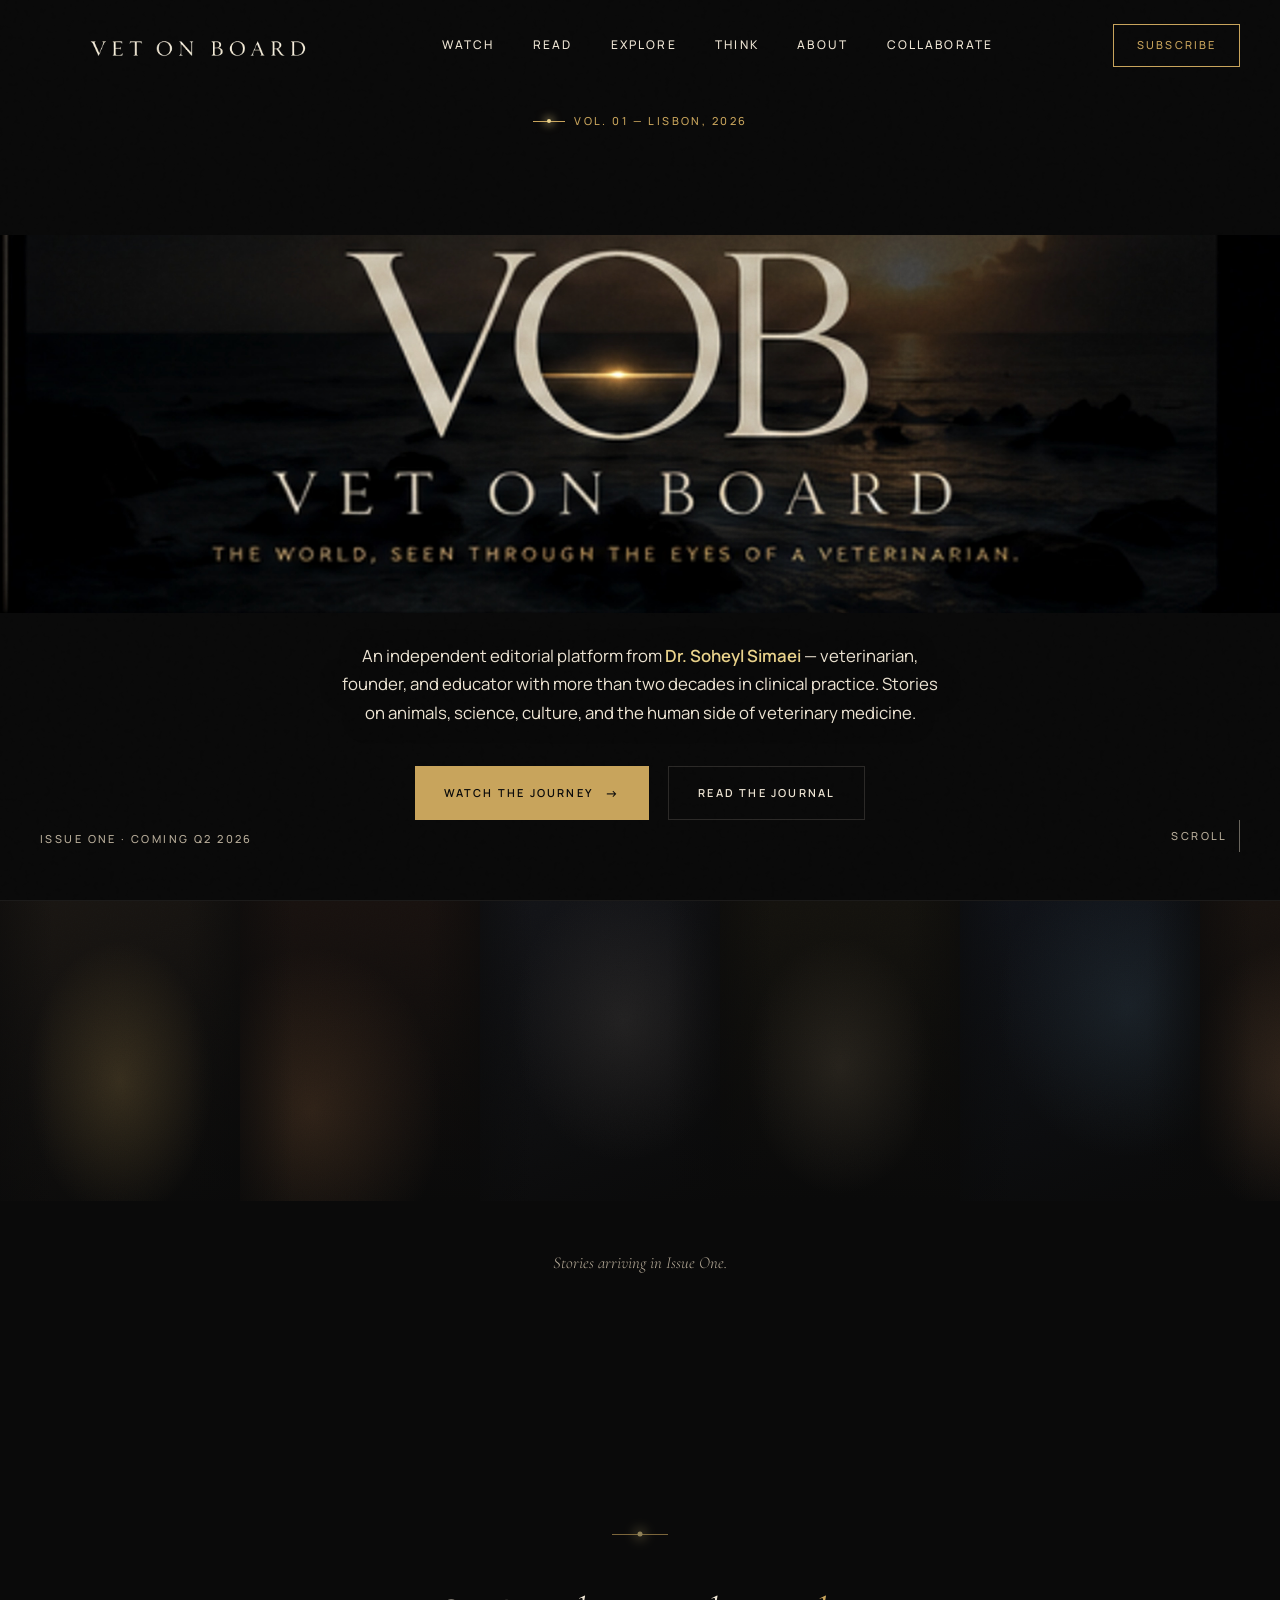
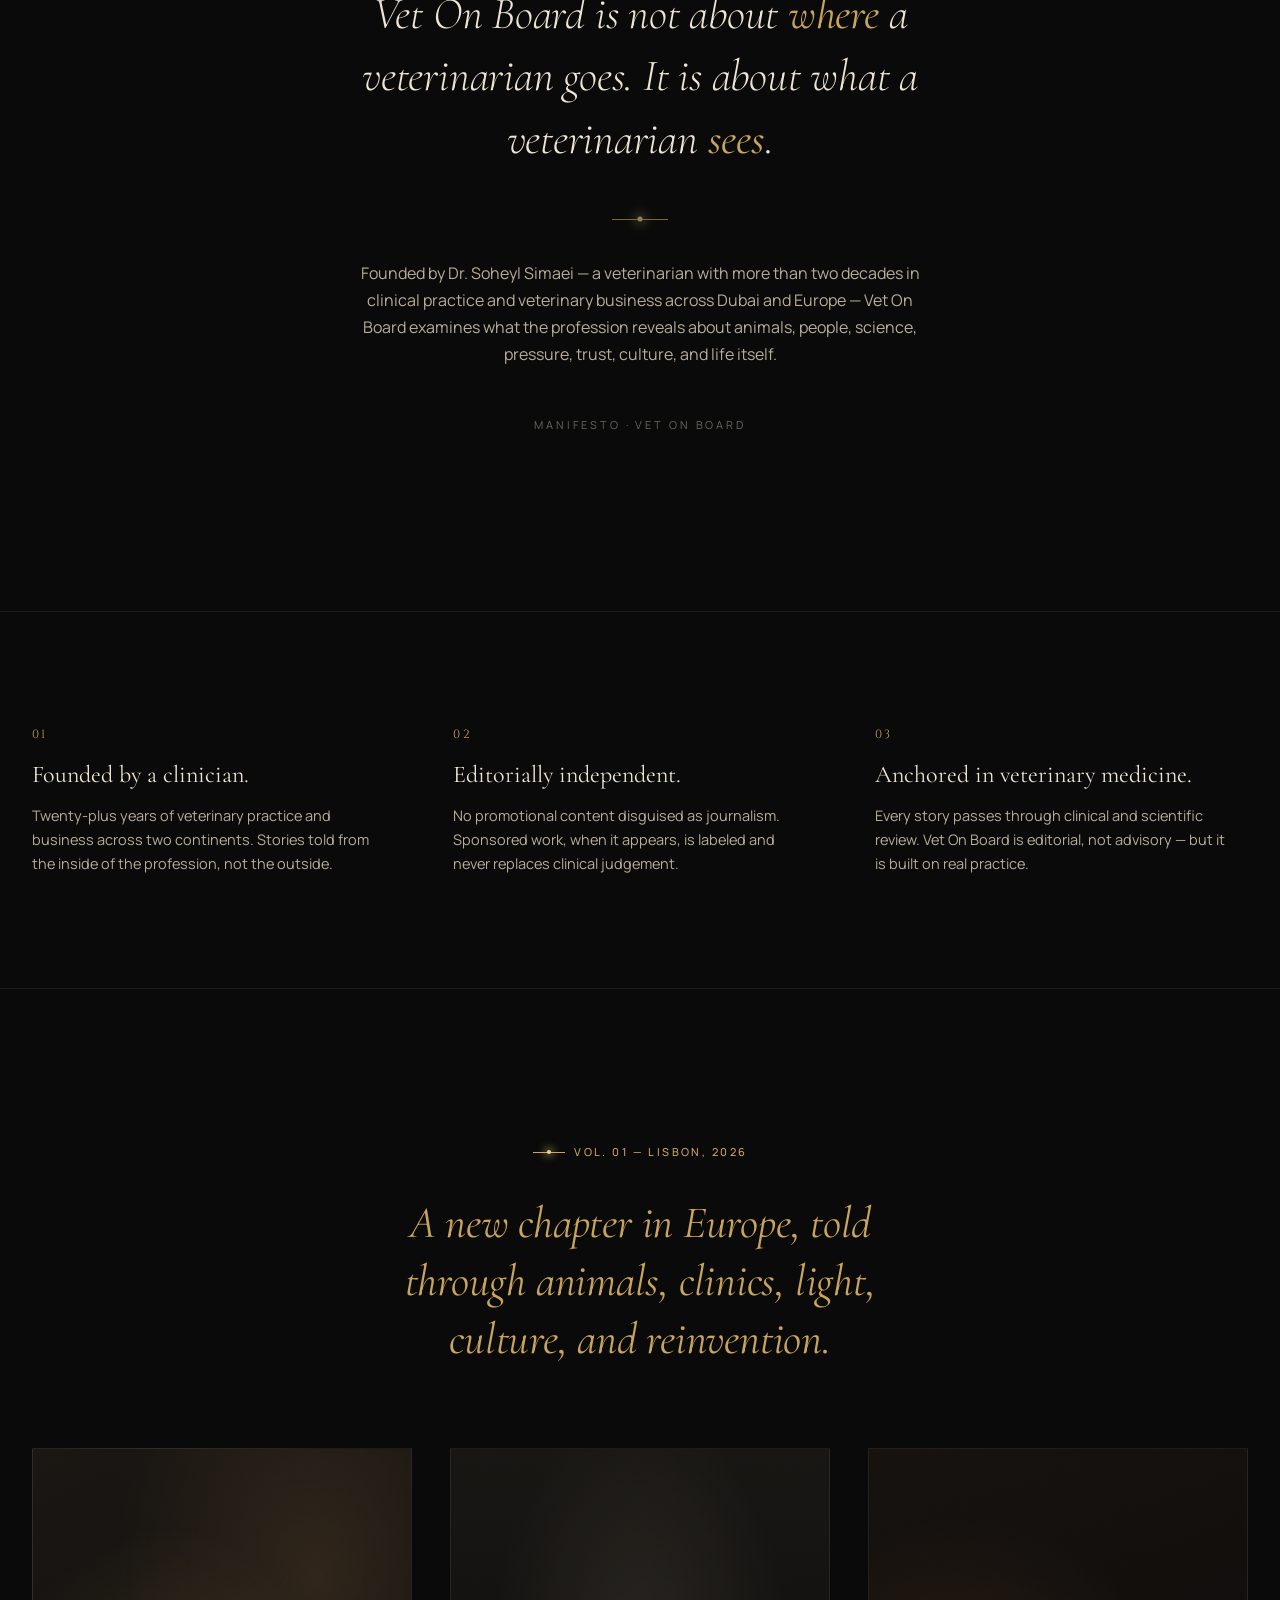
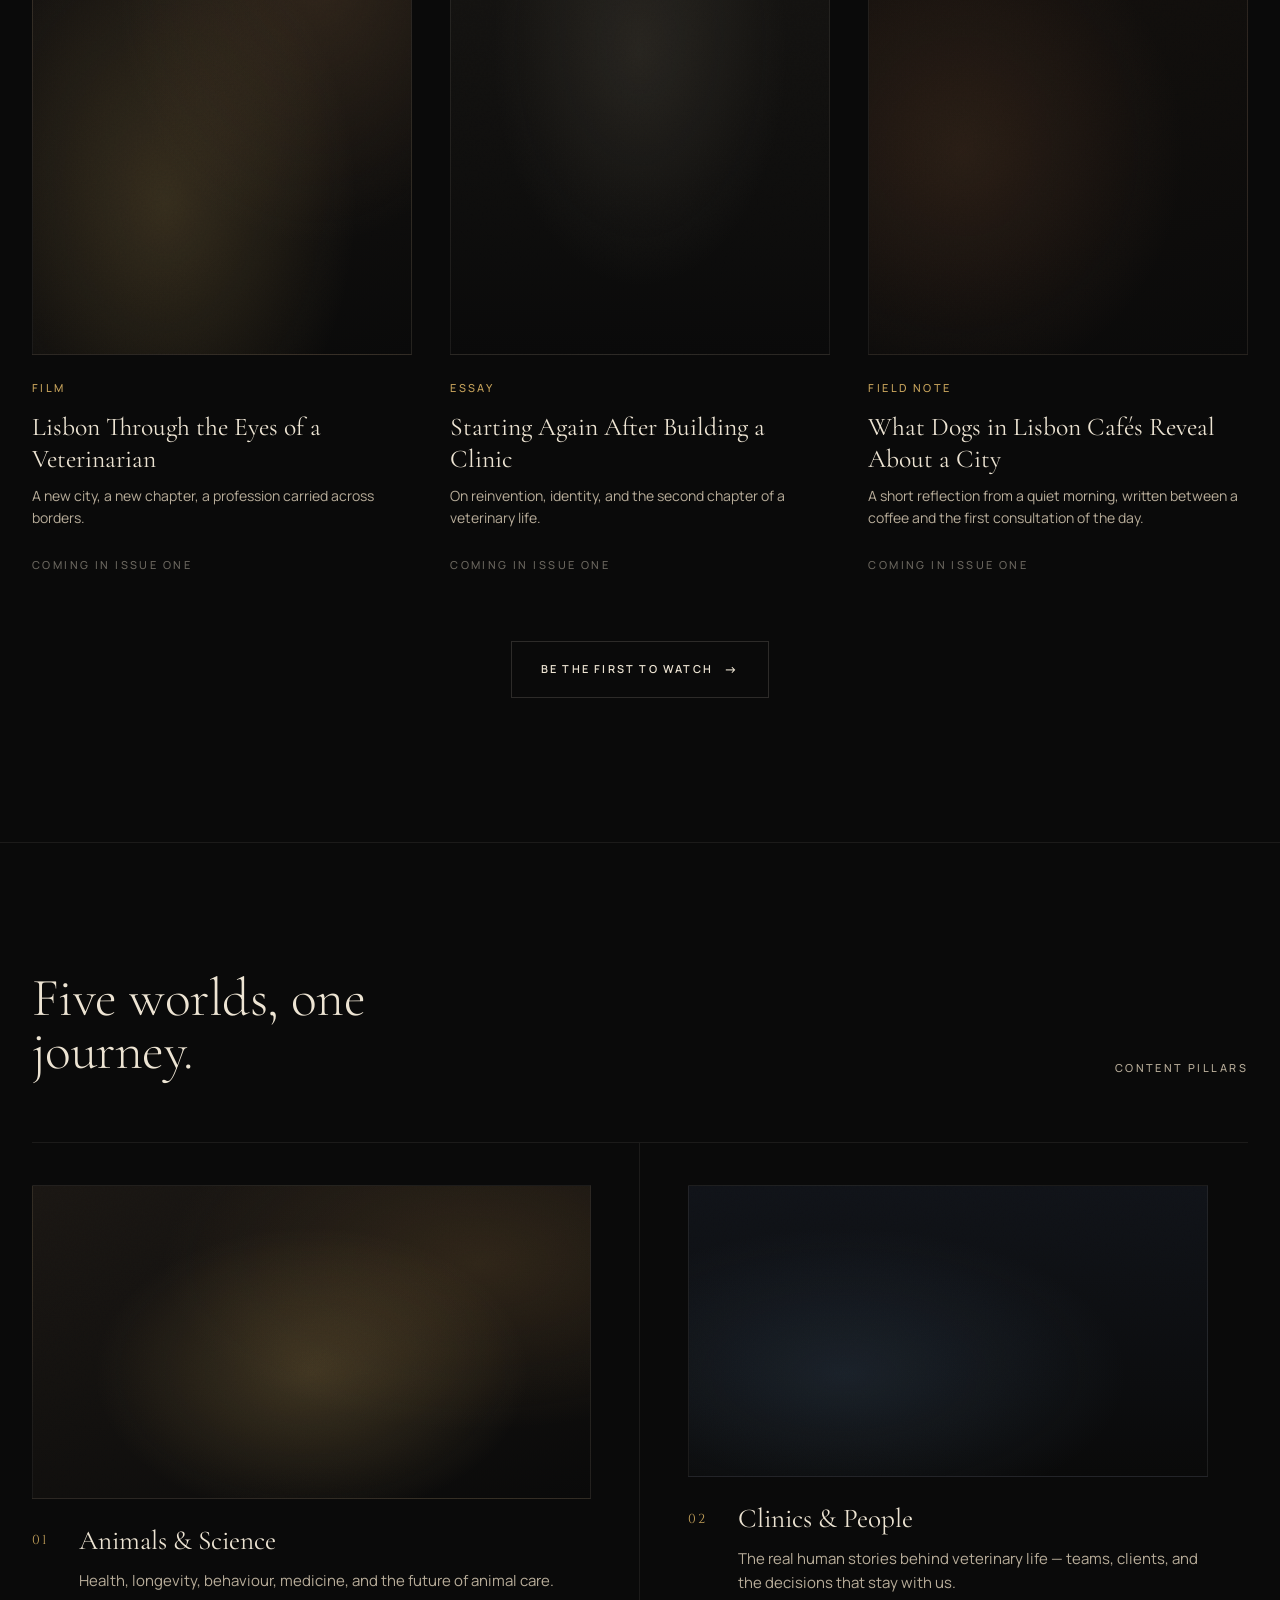
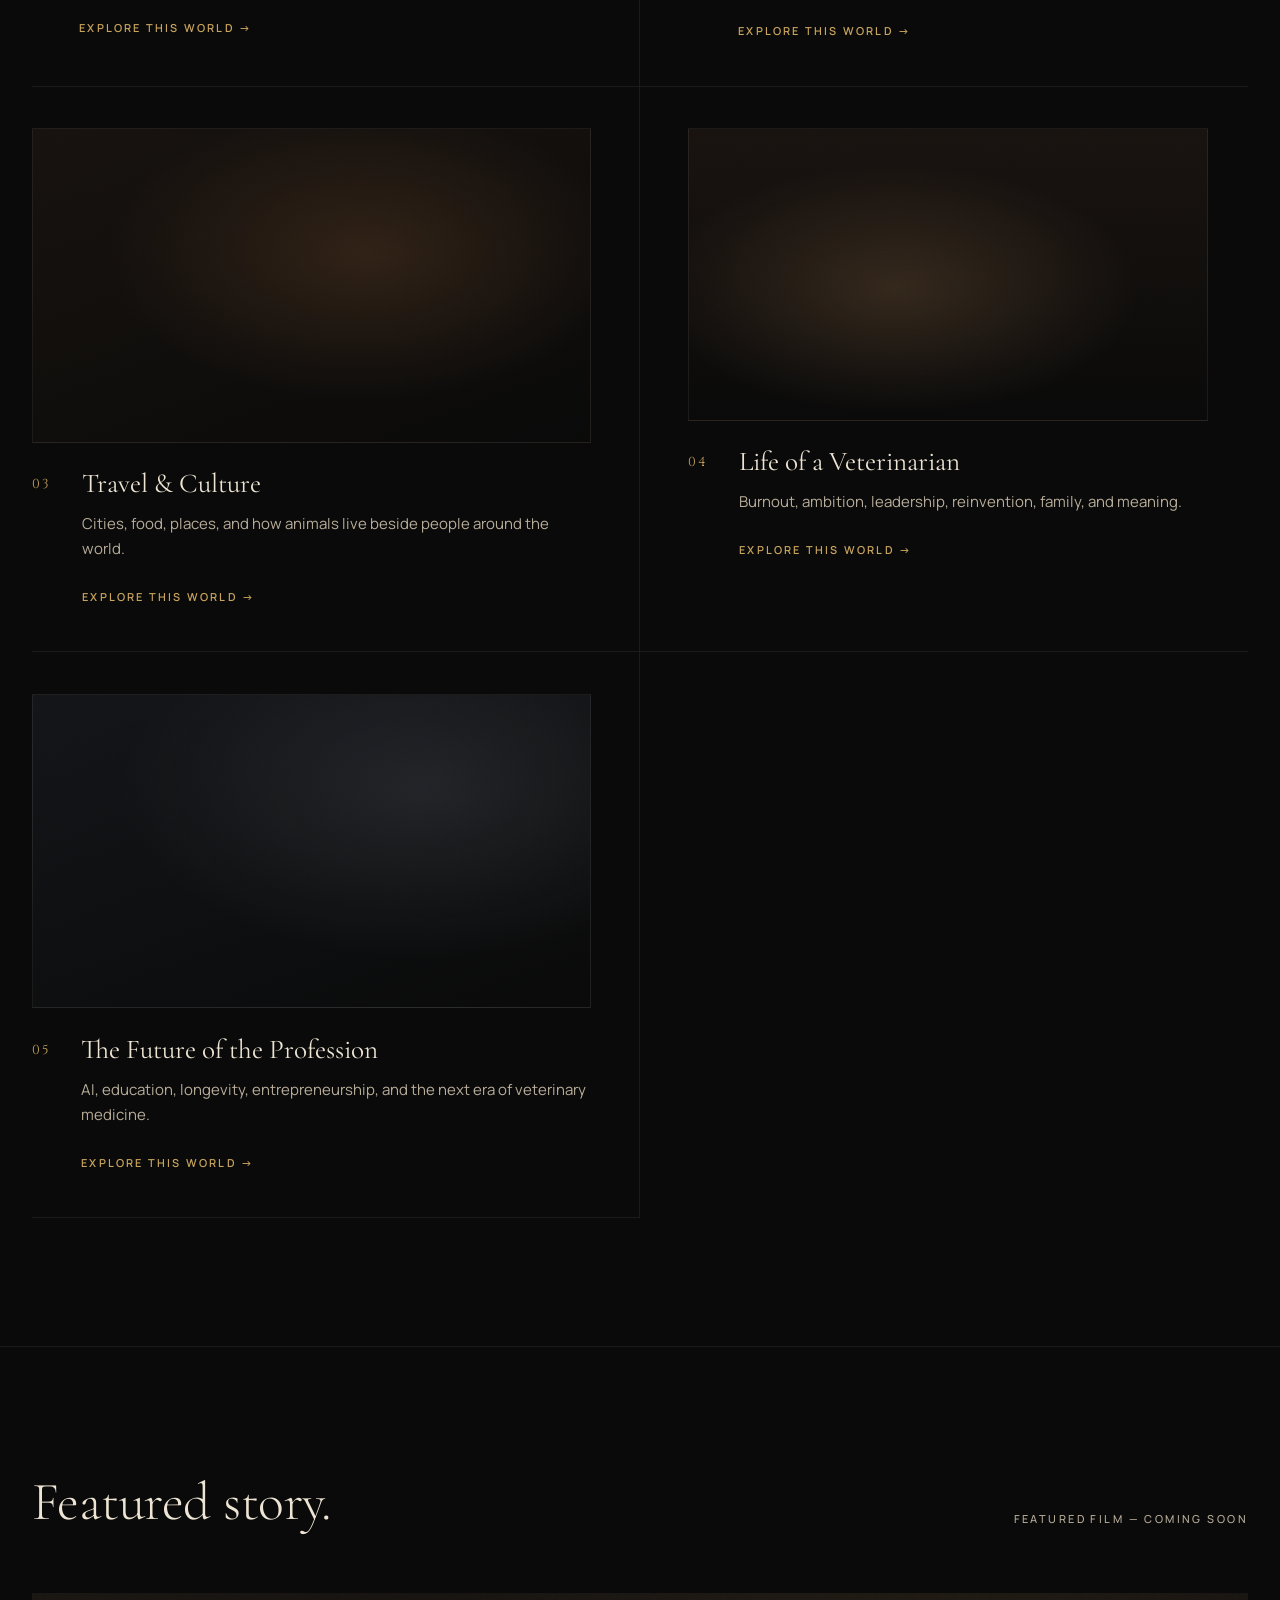
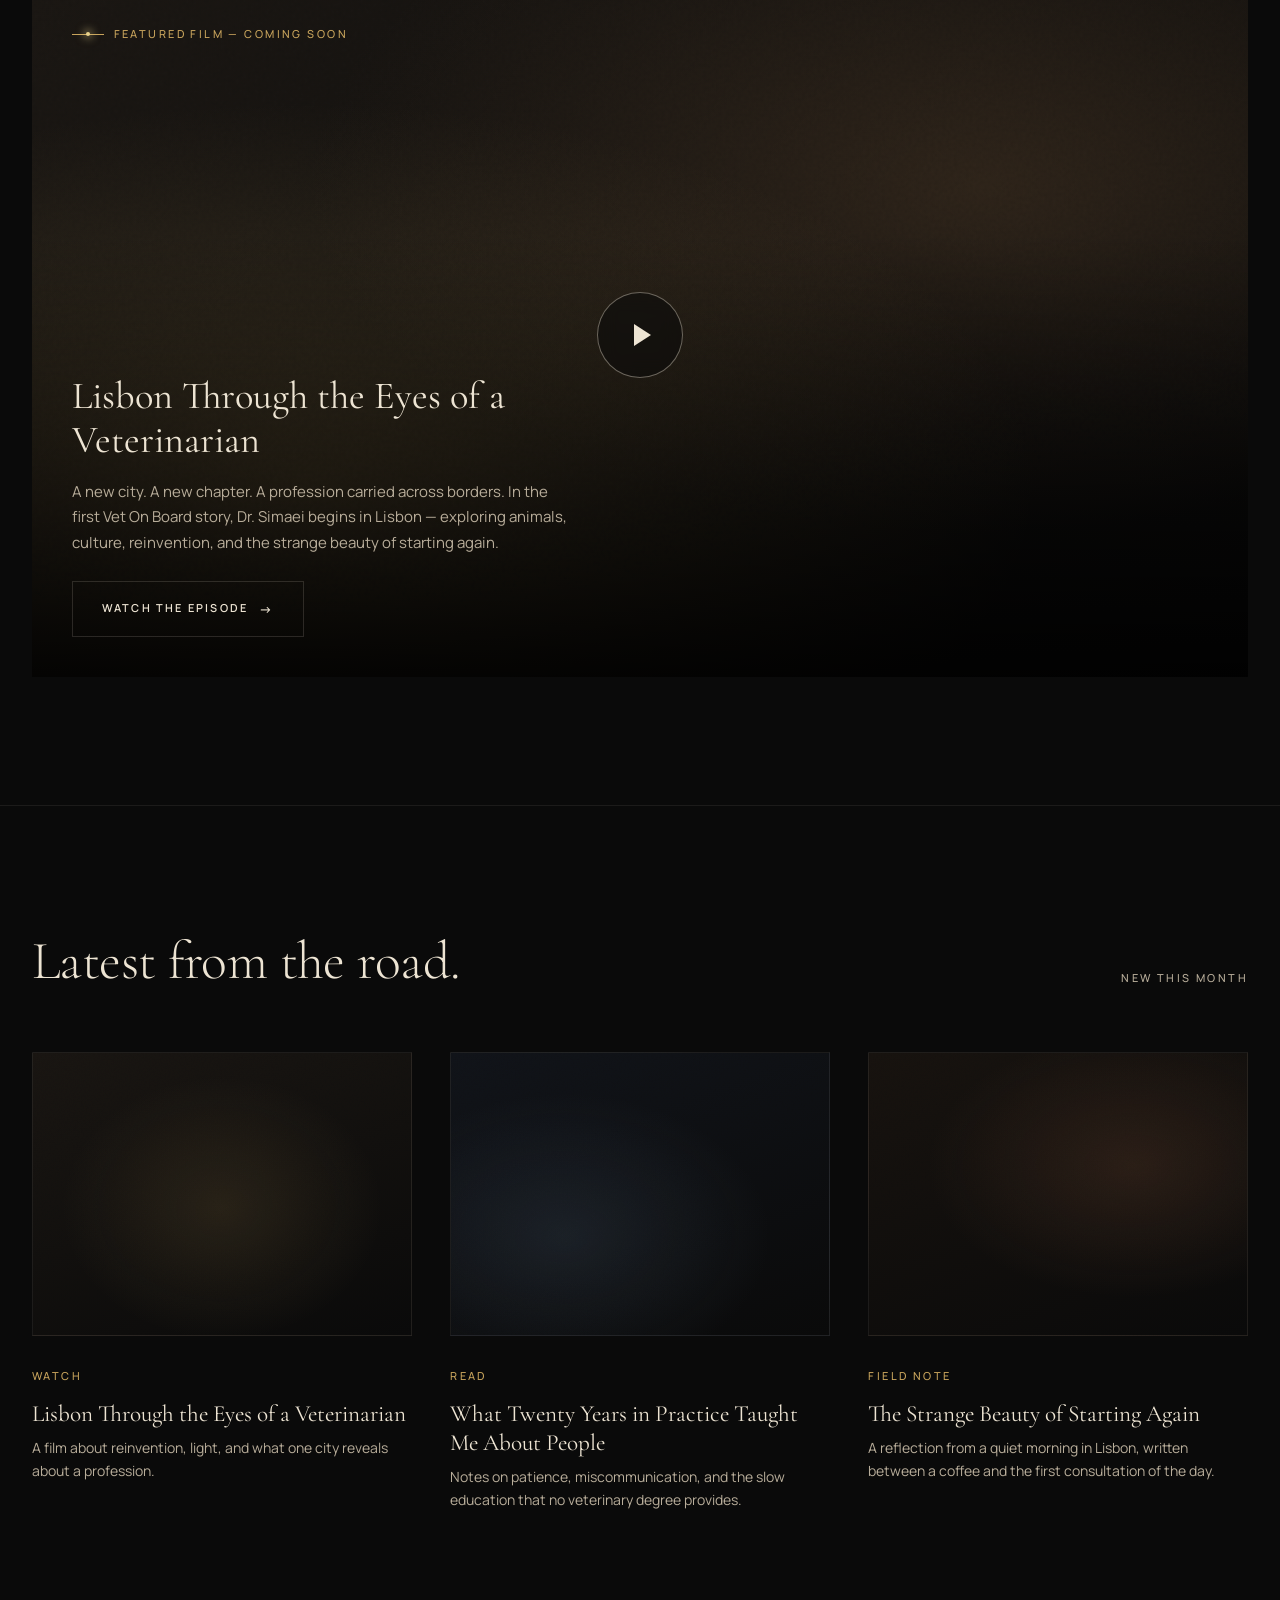
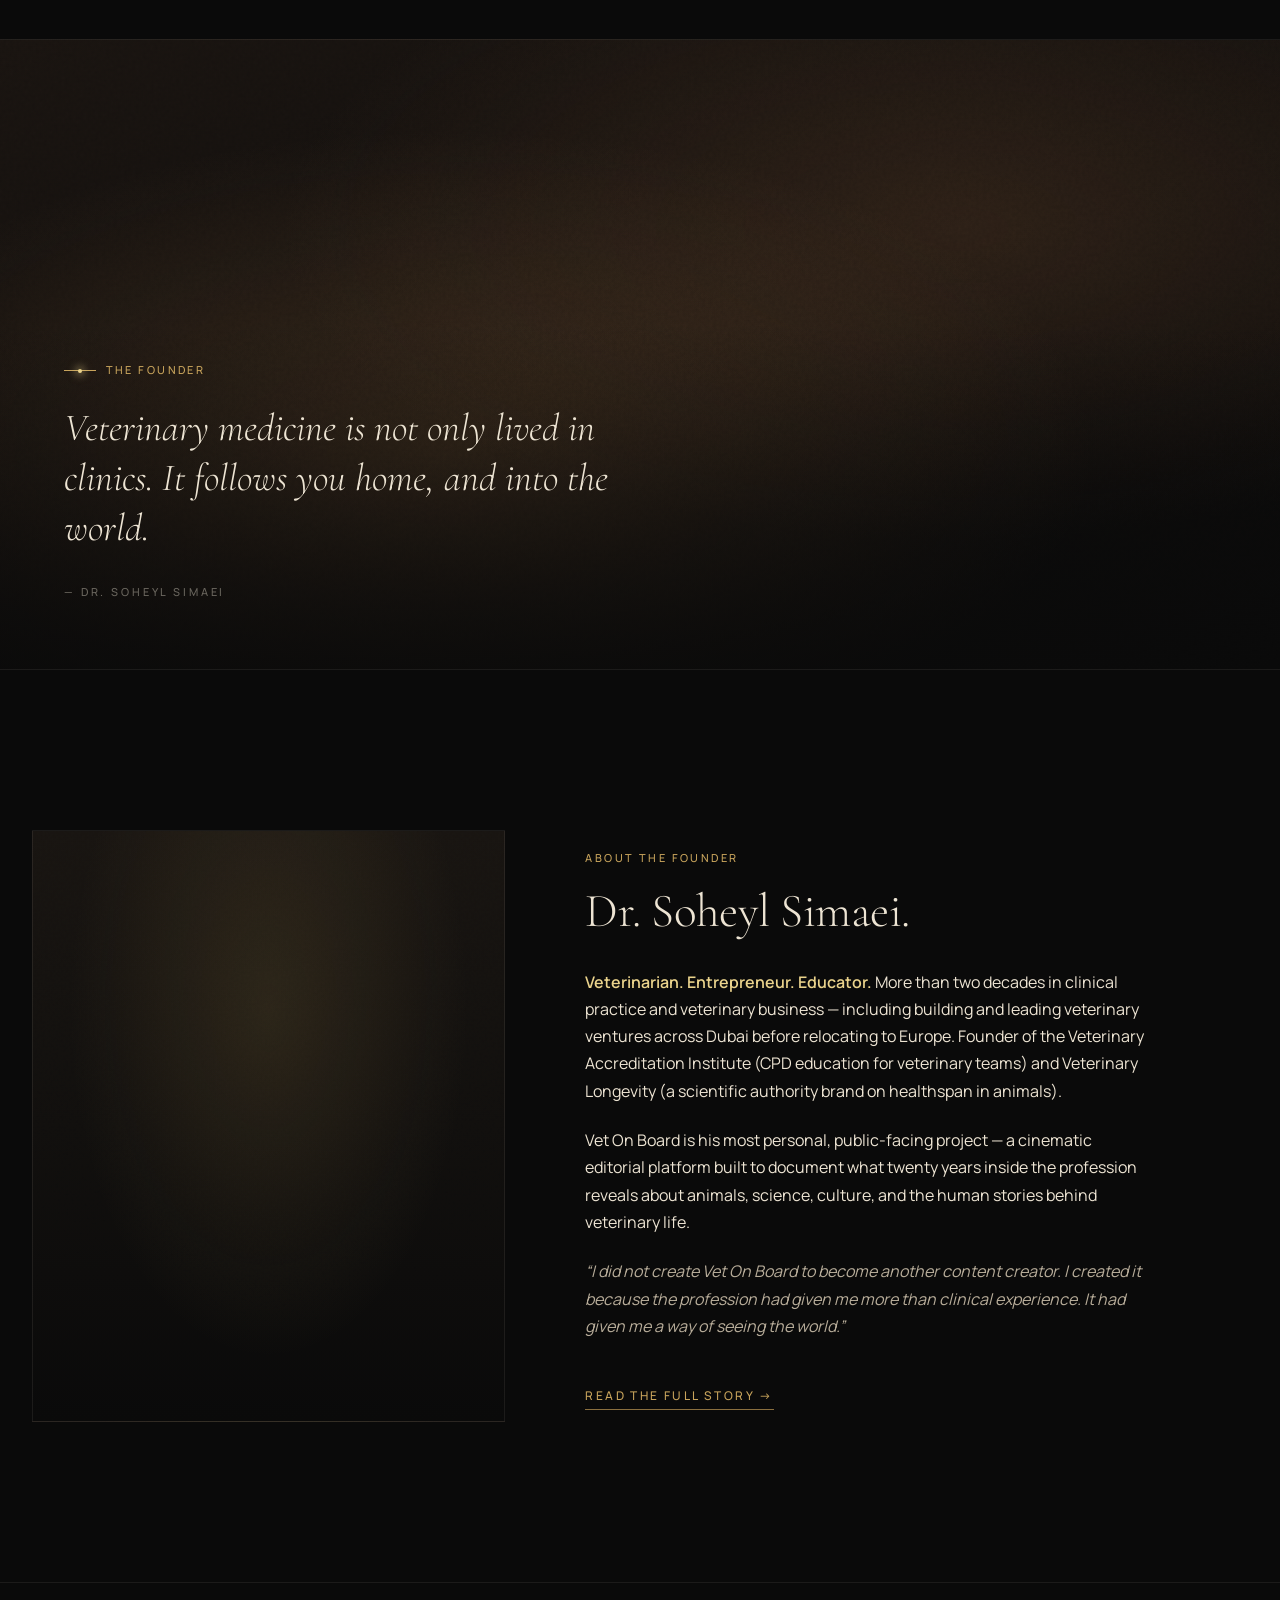
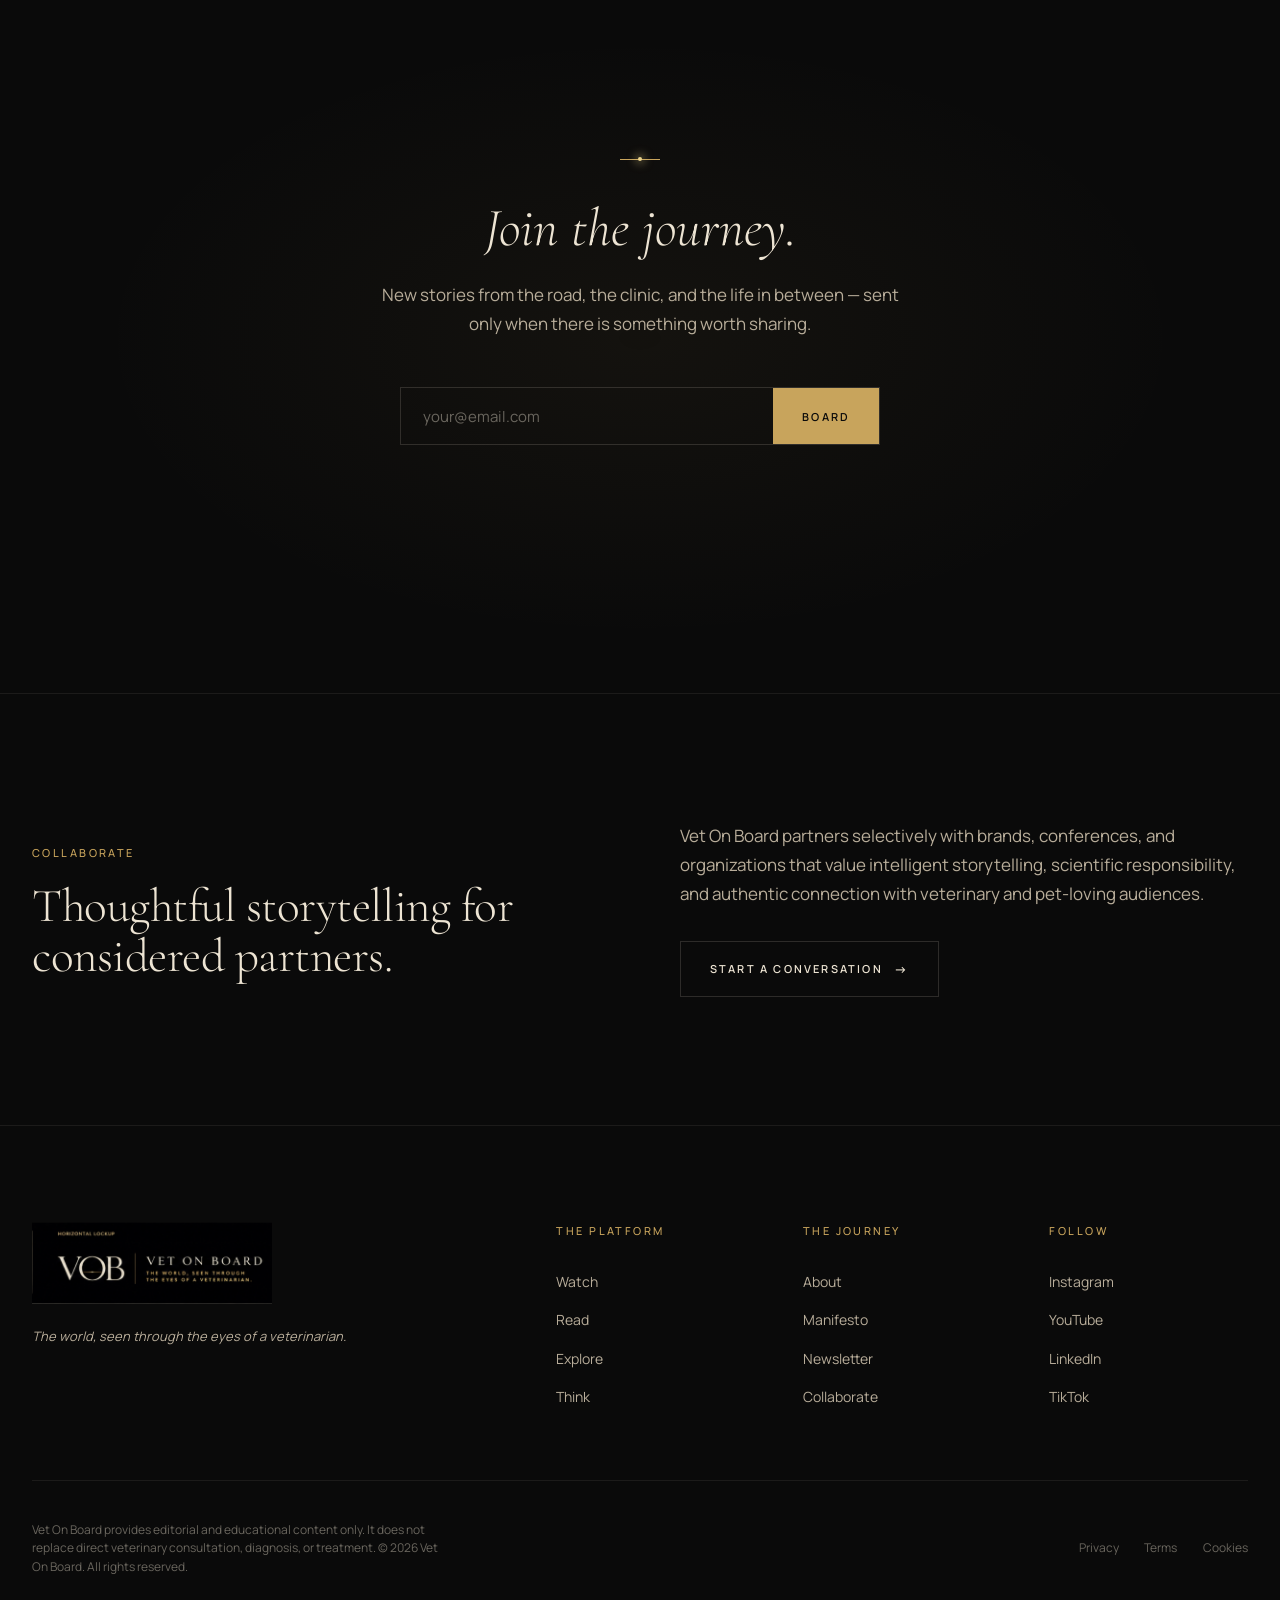
==== commit 347ba195: "Use VET ON BOARD wordmark in nav + 4K hero image - Nav logo replaced: instead of the VOB monogram (w" ====
--- a/index.html
+++ b/index.html
@@ -55,15 +55,15 @@
 <nav id="nav">
   <div class="nav-inner">
     <a href="/" class="nav-logo" aria-label="Vet On Board home">
-      <img src="/assets/vob-mark.png" alt="VOB — Vet On Board" class="nav-mark">
+      <img src="/assets/vob-wordmark.png" alt="Vet On Board" class="nav-mark">
     </a>
     <div class="nav-links">
       <a href="/watch">Watch</a>
-      <a href="#read">Read</a>
-      <a href="#explore">Explore</a>
-      <a href="#think">Think</a>
-      <a href="#about">About</a>
-      <a href="#collaborate">Collaborate</a>
+      <a href="/read">Read</a>
+      <a href="/explore">Explore</a>
+      <a href="/think">Think</a>
+      <a href="/about">About</a>
+      <a href="/collaborate">Collaborate</a>
     </div>
     <a href="#newsletter" class="nav-cta">Subscribe</a>
   </div>
@@ -79,7 +79,7 @@
     <p class="hero-sub">An independent editorial platform from <strong>Dr. Soheyl Simaei</strong> &mdash; veterinarian, founder, and educator with more than two decades in clinical practice. Stories on animals, science, culture, and the human side of veterinary medicine.</p>
     <div class="hero-ctas">
       <a href="/watch" class="btn btn-primary">Watch the Journey <span class="arrow">→</span></a>
-      <a href="#read" class="btn btn-ghost">Read the Journal</a>
+      <a href="/read" class="btn btn-ghost">Read the Journal</a>
     </div>
   </div>
   <div class="hero-corner-bl">
@@ -365,17 +365,17 @@
       </div>
       <div class="footer-col">
         <h6>The Platform</h6>
-        <a href="#">Watch</a>
-        <a href="#">Read</a>
-        <a href="#">Explore</a>
-        <a href="#">Think</a>
+        <a href="/watch">Watch</a>
+        <a href="/read">Read</a>
+        <a href="/explore">Explore</a>
+        <a href="/think">Think</a>
       </div>
       <div class="footer-col">
         <h6>The Journey</h6>
-        <a href="#">About</a>
-        <a href="#">Manifesto</a>
-        <a href="#">Newsletter</a>
-        <a href="#">Collaborate</a>
+        <a href="/about">About</a>
+        <a href="#manifesto">Manifesto</a>
+        <a href="#newsletter">Newsletter</a>
+        <a href="/collaborate">Collaborate</a>
       </div>
       <div class="footer-col">
         <h6>Follow</h6>
--- a/assets/styles.css
+++ b/assets/styles.css
@@ -62,8 +62,8 @@
     display: flex; align-items: center; gap: 0.7rem;
     text-decoration: none; color: var(--ivory);
   }
-  .nav-mark { height: 38px; width: auto; display: block; transition: height 0.3s ease; }
-  nav.scrolled .nav-mark { height: 30px; }
+  .nav-mark { height: 22px; width: auto; display: block; transition: height 0.3s ease; }
+  nav.scrolled .nav-mark { height: 18px; }
   .nav-links { display: flex; gap: 2.4rem; align-items: center; }
   .nav-links a {
     color: var(--ivory); text-decoration: none;
@@ -95,18 +95,19 @@
     align-items: stretch; flex-direction: column;
     justify-content: space-between;
     padding: 7rem 2rem 5rem;
-    background:
+    background-color: var(--bg);
+    background-image:
       linear-gradient(to bottom,
-        rgba(10,10,10,0.55) 0%,
-        rgba(10,10,10,0.05) 18%,
-        transparent 30%,
-        transparent 65%,
-        rgba(10,10,10,0.4) 82%,
+        rgba(10,10,10,0.45) 0%,
+        rgba(10,10,10,0.0) 22%,
+        rgba(10,10,10,0.0) 70%,
+        rgba(10,10,10,0.65) 88%,
         rgba(10,10,10,0.92) 100%
       ),
       url('/assets/hero-bg.jpg');
-    background-size: cover;
-    background-position: center 42%;
+    background-size: auto, contain;
+    background-position: center, center 45%;
+    background-repeat: no-repeat, no-repeat;
   }
   .hero-photo .hero-eyebrow-top {
     position: relative; z-index: 2;
@@ -690,7 +691,18 @@
     .principles { padding: 5rem 0; }
     .hero-photo { padding: 6rem 1.4rem 4rem; background-position: center 38%; }
     .hero-photo .hero-sub { font-size: 0.98rem; }
-    .nav-mark { height: 32px; }
+    .nav-mark { height: 18px; }
+    .sisters-grid { grid-template-columns: 1fr; }
+    .sister { border-right: none; border-bottom: 1px solid var(--border); }
+    .sister:last-child { border-bottom: none; }
+    .collab-types { grid-template-columns: 1fr; }
+    .collab-type { border-right: none; border-bottom: 1px solid var(--border); }
+    .collab-type:last-child { border-bottom: none; }
+    .field-row { grid-template-columns: 1fr; }
+    .founder-image { height: 60vh; min-height: 380px; }
+    .founder-image-overlay { left: 1.8rem; right: 1.8rem; bottom: 2.5rem; }
+    .longform { padding: 5rem 0; }
+    .city-card { width: 75vw; }
     .about-grid { grid-template-columns: 1fr; gap: 3rem; }
     .collab-inner { grid-template-columns: 1fr; gap: 2rem; }
     .footer-top { grid-template-columns: 1fr 1fr; gap: 2.5rem; }
@@ -852,3 +864,225 @@
     font-size: 13px; color: var(--ivory-muted);
     line-height: 1.55; margin-top: 0.45rem;
   }
+
+  /* large city/destination cards (Explore page) */
+  .city-card {
+    flex: 0 0 auto;
+    width: clamp(280px, 30vw, 460px);
+    position: relative;
+    aspect-ratio: 3 / 4;
+    overflow: hidden;
+    cursor: pointer;
+    scroll-snap-align: start;
+    border: 1px solid var(--border);
+    transition: transform 0.5s ease;
+  }
+  .city-card:hover { transform: translateY(-4px); }
+  .city-card-thumb { position: absolute; inset: 0; }
+  .city-card-thumb::after {
+    content: ''; position: absolute; inset: 0;
+    background-image: url("data:image/svg+xml,%3Csvg viewBox='0 0 200 200' xmlns='http://www.w3.org/2000/svg'%3E%3Cfilter id='n'%3E%3CfeTurbulence type='fractalNoise' baseFrequency='0.9' numOctaves='2' stitchTiles='stitch'/%3E%3CfeColorMatrix values='0 0 0 0 0 0 0 0 0 0 0 0 0 0 0 0 0 0 0.22 0'/%3E%3C/filter%3E%3Crect width='200' height='200' filter='url(%23n)'/%3E%3C/svg%3E");
+    opacity: 0.4; mix-blend-mode: overlay;
+  }
+  .city-card::before {
+    content: ''; position: absolute; inset: 0; z-index: 2;
+    background: linear-gradient(to top, rgba(0,0,0,0.92) 0%, rgba(0,0,0,0.2) 50%, transparent 80%);
+  }
+  .city-card-content {
+    position: absolute; bottom: 1.8rem; left: 1.8rem; right: 1.8rem; z-index: 3;
+  }
+  .city-card-eyebrow {
+    display: inline-flex; align-items: center; margin-bottom: 0.9rem;
+  }
+  .city-card-name {
+    font-family: 'Cormorant Garamond', serif;
+    font-weight: 400; font-size: clamp(1.8rem, 3vw, 2.6rem);
+    line-height: 1.1; color: var(--ivory);
+    margin-bottom: 0.55rem;
+  }
+  .city-card-sub {
+    font-size: 13.5px; color: var(--ivory-muted);
+    line-height: 1.5;
+  }
+
+  /* about page — long-form layout */
+  .founder-image {
+    position: relative;
+    height: 80vh; min-height: 520px;
+    overflow: hidden;
+    border-bottom: 1px solid var(--border);
+    background:
+      radial-gradient(ellipse at 35% 65%, rgba(200, 140, 80, 0.22) 0%, transparent 55%),
+      radial-gradient(ellipse at 75% 30%, rgba(120, 80, 50, 0.30) 0%, transparent 50%),
+      linear-gradient(160deg, #1c1612 0%, #0a0a0a 100%);
+  }
+  .founder-image::before {
+    content: ''; position: absolute; inset: 0;
+    background-image: url("data:image/svg+xml,%3Csvg viewBox='0 0 200 200' xmlns='http://www.w3.org/2000/svg'%3E%3Cfilter id='n'%3E%3CfeTurbulence type='fractalNoise' baseFrequency='0.85' numOctaves='3' stitchTiles='stitch'/%3E%3CfeColorMatrix values='0 0 0 0 0 0 0 0 0 0 0 0 0 0 0 0 0 0 0.30 0'/%3E%3C/filter%3E%3Crect width='200' height='200' filter='url(%23n)'/%3E%3C/svg%3E");
+    opacity: 0.5; mix-blend-mode: overlay;
+  }
+  .founder-image::after {
+    content: ''; position: absolute; inset: 0;
+    background: linear-gradient(to top, rgba(10,10,10,0.85) 0%, transparent 55%);
+  }
+  .founder-image-overlay {
+    position: absolute; bottom: 4rem; left: 4rem; right: 4rem; z-index: 2;
+    max-width: 720px;
+  }
+  .longform { padding: 8rem 0; border-top: 1px solid var(--border); }
+  .longform-narrow { max-width: 720px; margin: 0 auto; padding: 0 2rem; }
+  .longform h2 {
+    font-family: 'Cormorant Garamond', serif;
+    font-weight: 300;
+    font-size: clamp(2rem, 4vw, 3rem);
+    line-height: 1.1; letter-spacing: -0.01em;
+    margin-bottom: 2rem; max-width: 24ch;
+  }
+  .longform p {
+    font-size: 17px; color: var(--ivory);
+    line-height: 1.75; margin-bottom: 1.4rem;
+  }
+  .longform p.lede { font-size: 19px; color: var(--ivory); }
+  .longform p.muted { color: var(--ivory-muted); }
+
+  /* manifesto-list — italic statements separated by horizon-bloom rules */
+  .manifesto-list {
+    list-style: none; padding: 0; margin: 0;
+    max-width: 700px; margin-inline: auto;
+  }
+  .manifesto-list-item {
+    text-align: center; padding: 2.5rem 1rem;
+    border-bottom: 1px solid var(--border);
+    position: relative;
+  }
+  .manifesto-list-item:last-child { border-bottom: none; }
+  .manifesto-list-item p {
+    font-family: 'Cormorant Garamond', serif;
+    font-style: italic; font-weight: 300;
+    font-size: clamp(1.3rem, 2.4vw, 1.7rem);
+    line-height: 1.4; color: var(--ivory);
+    max-width: 32ch; margin: 0 auto;
+  }
+  .manifesto-list-item p em { color: var(--gold); font-style: italic; font-weight: 400; }
+
+  /* sister ventures grid */
+  .sisters { padding: 7rem 0; border-top: 1px solid var(--border); }
+  .sisters-header { text-align: center; margin-bottom: 4rem; }
+  .sisters-grid {
+    display: grid; grid-template-columns: repeat(3, 1fr);
+    gap: 0; border-top: 1px solid var(--border); border-bottom: 1px solid var(--border);
+  }
+  .sister {
+    padding: 3rem 2.5rem;
+    border-right: 1px solid var(--border);
+    transition: background 0.3s ease;
+  }
+  .sister:last-child { border-right: none; }
+  .sister:hover { background: rgba(237, 228, 211, 0.02); }
+  .sister-name {
+    font-family: 'Cormorant Garamond', serif;
+    font-weight: 400; font-size: 1.5rem;
+    line-height: 1.2; margin: 0.6rem 0 0.6rem;
+    color: var(--ivory);
+  }
+  .sister-desc {
+    font-size: 14px; color: var(--ivory-muted);
+    line-height: 1.6; margin-bottom: 1.4rem;
+  }
+  .sister-link {
+    font-family: 'Manrope', sans-serif;
+    font-size: 11px; letter-spacing: 0.2em; text-transform: uppercase;
+    font-weight: 600; color: var(--gold);
+    text-decoration: none;
+    border-bottom: 1px solid transparent;
+    padding-bottom: 2px; transition: border-color 0.25s, color 0.25s;
+  }
+  .sister-link:hover { color: var(--gold-bright); border-color: var(--gold-bright); }
+
+  /* collaborate — types grid */
+  .collab-types {
+    display: grid; grid-template-columns: repeat(3, 1fr);
+    gap: 0; border-top: 1px solid var(--border); border-bottom: 1px solid var(--border);
+    margin: 5rem 0;
+  }
+  .collab-type {
+    padding: 2.4rem 2rem;
+    border-right: 1px solid var(--border);
+    border-bottom: 1px solid var(--border);
+  }
+  .collab-type:nth-child(3n) { border-right: none; }
+  .collab-type:nth-last-child(-n+3) { border-bottom: none; }
+  .collab-type-num {
+    font-family: 'Cinzel', serif;
+    font-size: 12px; color: var(--gold);
+    letter-spacing: 0.2em; display: block; margin-bottom: 0.85rem;
+  }
+  .collab-type-title {
+    font-family: 'Cormorant Garamond', serif;
+    font-weight: 400; font-size: 1.4rem;
+    line-height: 1.25; margin-bottom: 0.7rem;
+  }
+  .collab-type-desc { font-size: 14px; color: var(--ivory-muted); line-height: 1.6; }
+
+  /* ethics block (collaborate) */
+  .ethics {
+    text-align: center;
+    max-width: 760px; margin: 6rem auto;
+    padding: 0 2rem;
+  }
+  .ethics-rule { width: 56px; height: 1px; background: var(--gold); margin: 0 auto; opacity: 0.6; position: relative; }
+  .ethics-rule::after {
+    content: ''; position: absolute; left: 50%; top: 50%;
+    transform: translate(-50%, -50%); width: 5px; height: 5px;
+    background: var(--gold-bright); border-radius: 50%;
+    box-shadow: 0 0 12px 3px rgba(234, 211, 140, 0.5);
+  }
+  .ethics p {
+    font-family: 'Cormorant Garamond', serif;
+    font-style: italic; font-weight: 300;
+    font-size: clamp(1.3rem, 2.2vw, 1.7rem);
+    line-height: 1.5; color: var(--ivory);
+    margin: 2.4rem 0;
+  }
+
+  /* contact form */
+  .contact-form {
+    max-width: 720px; margin: 0 auto; padding: 0 2rem;
+    display: grid; gap: 1.6rem;
+  }
+  .field-row { display: grid; grid-template-columns: 1fr 1fr; gap: 1.6rem; }
+  .field { display: flex; flex-direction: column; gap: 0.5rem; }
+  .field label {
+    font-size: 11px; letter-spacing: 0.2em;
+    text-transform: uppercase; color: var(--ivory-muted);
+    font-weight: 500;
+  }
+  .field input, .field select, .field textarea {
+    background: transparent;
+    border: none; border-bottom: 1px solid var(--border-strong);
+    padding: 0.8rem 0;
+    color: var(--ivory);
+    font-family: 'Manrope', sans-serif;
+    font-size: 15px; outline: none;
+    transition: border-color 0.25s;
+  }
+  .field input:focus, .field select:focus, .field textarea:focus { border-color: var(--gold); }
+  .field select { appearance: none; cursor: pointer; }
+  .field select option { background: var(--bg); color: var(--ivory); }
+  .field textarea { min-height: 120px; resize: vertical; line-height: 1.6; }
+  .form-submit {
+    margin-top: 1rem; align-self: start;
+    background: var(--gold); color: var(--bg);
+    border: none; padding: 1rem 2rem;
+    font-family: 'Manrope', sans-serif; font-size: 11px;
+    letter-spacing: 0.2em; text-transform: uppercase; font-weight: 600;
+    cursor: pointer; transition: background 0.25s;
+    display: inline-flex; align-items: center; gap: 0.7rem;
+  }
+  .form-submit:hover { background: var(--gold-bright); }
+  .form-thanks {
+    color: var(--gold); font-size: 14px;
+    opacity: 0; transform: translateY(6px);
+    transition: opacity 0.5s ease, transform 0.5s ease;
+  }
+  .form-thanks.visible { opacity: 1; transform: translateY(0); }
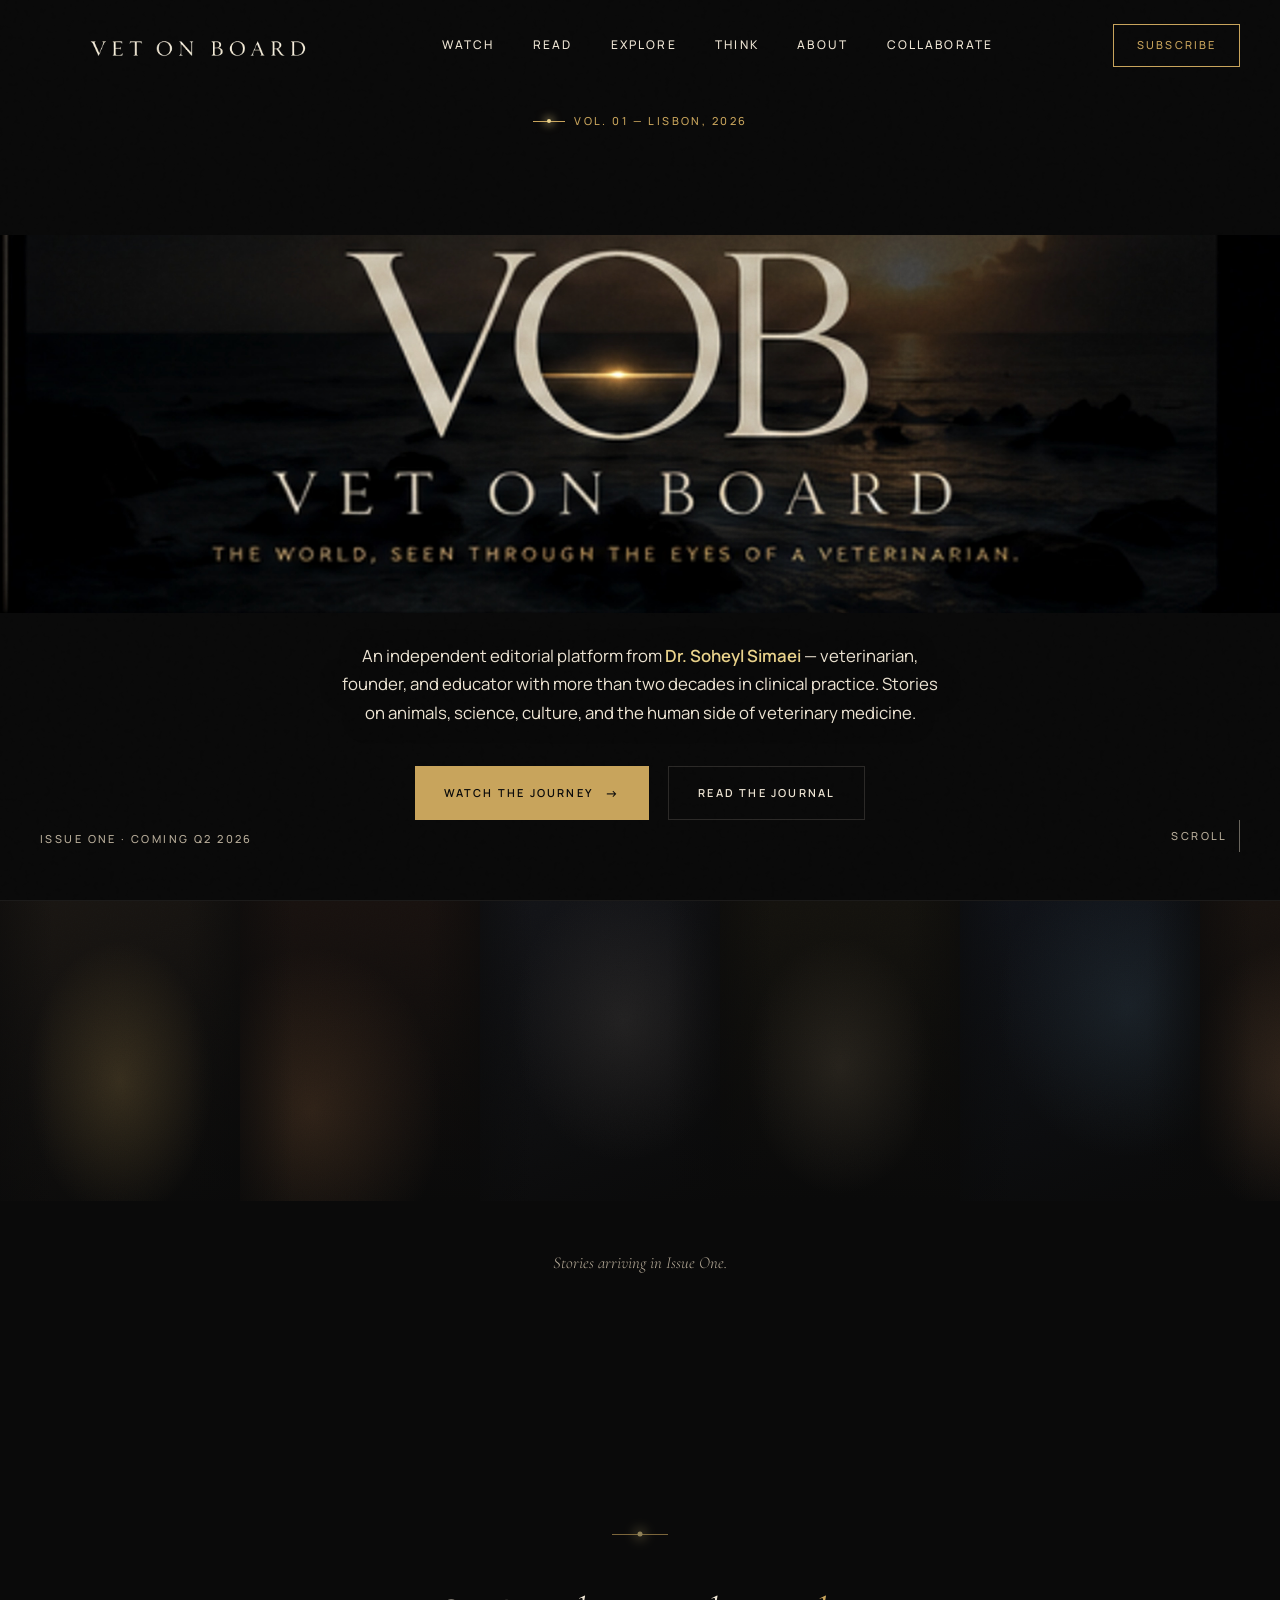
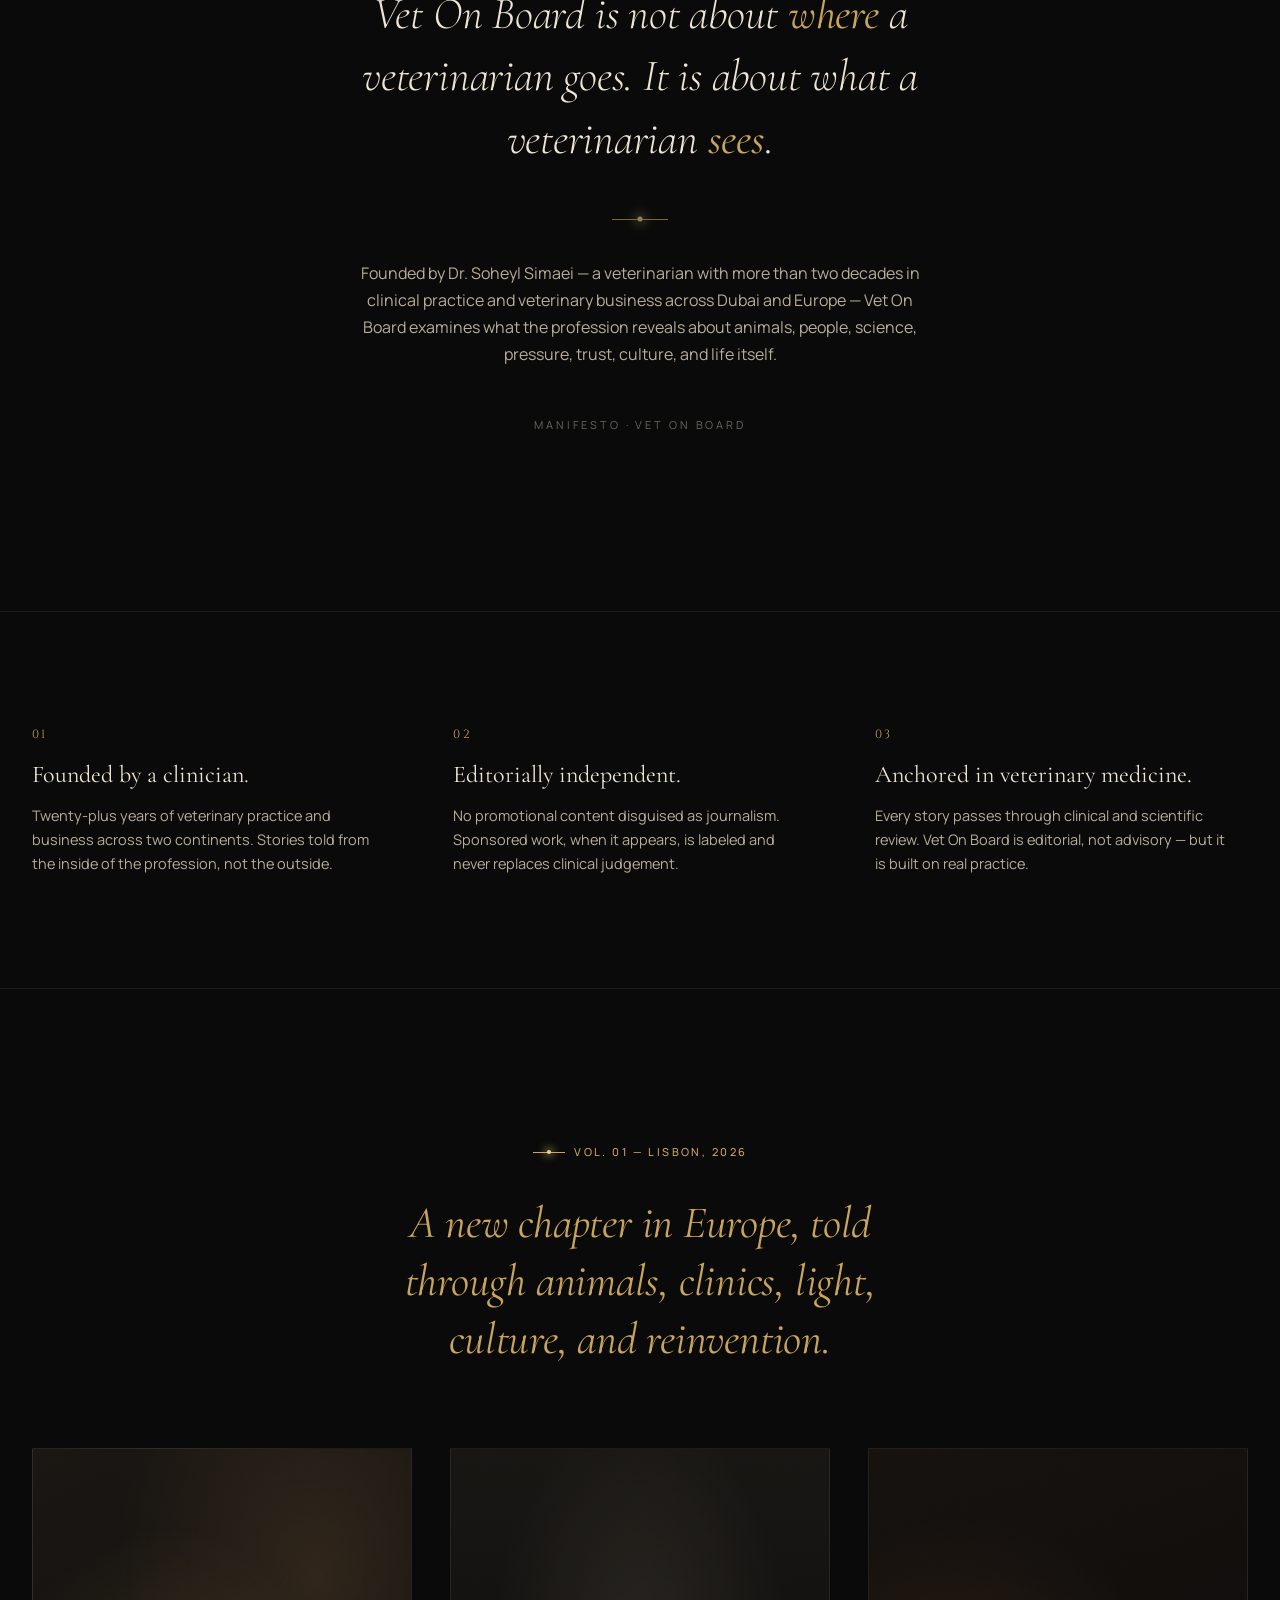
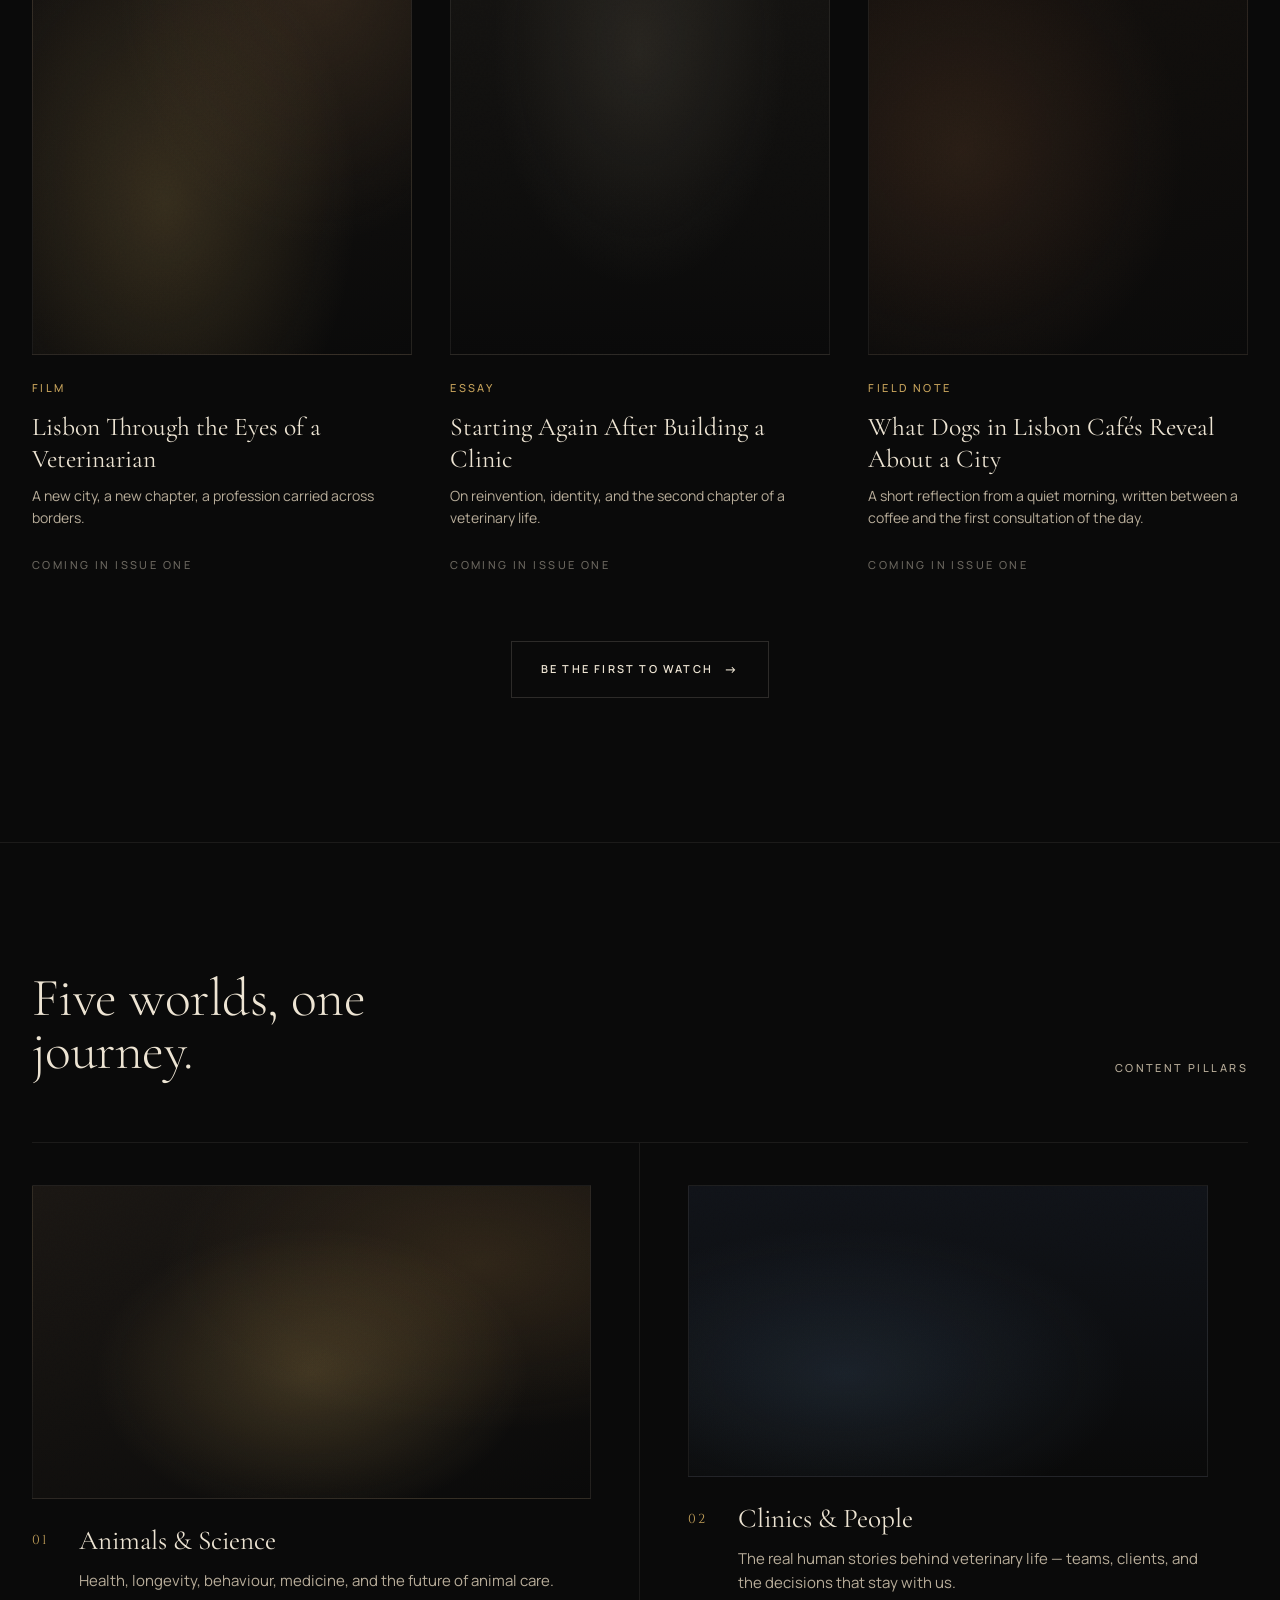
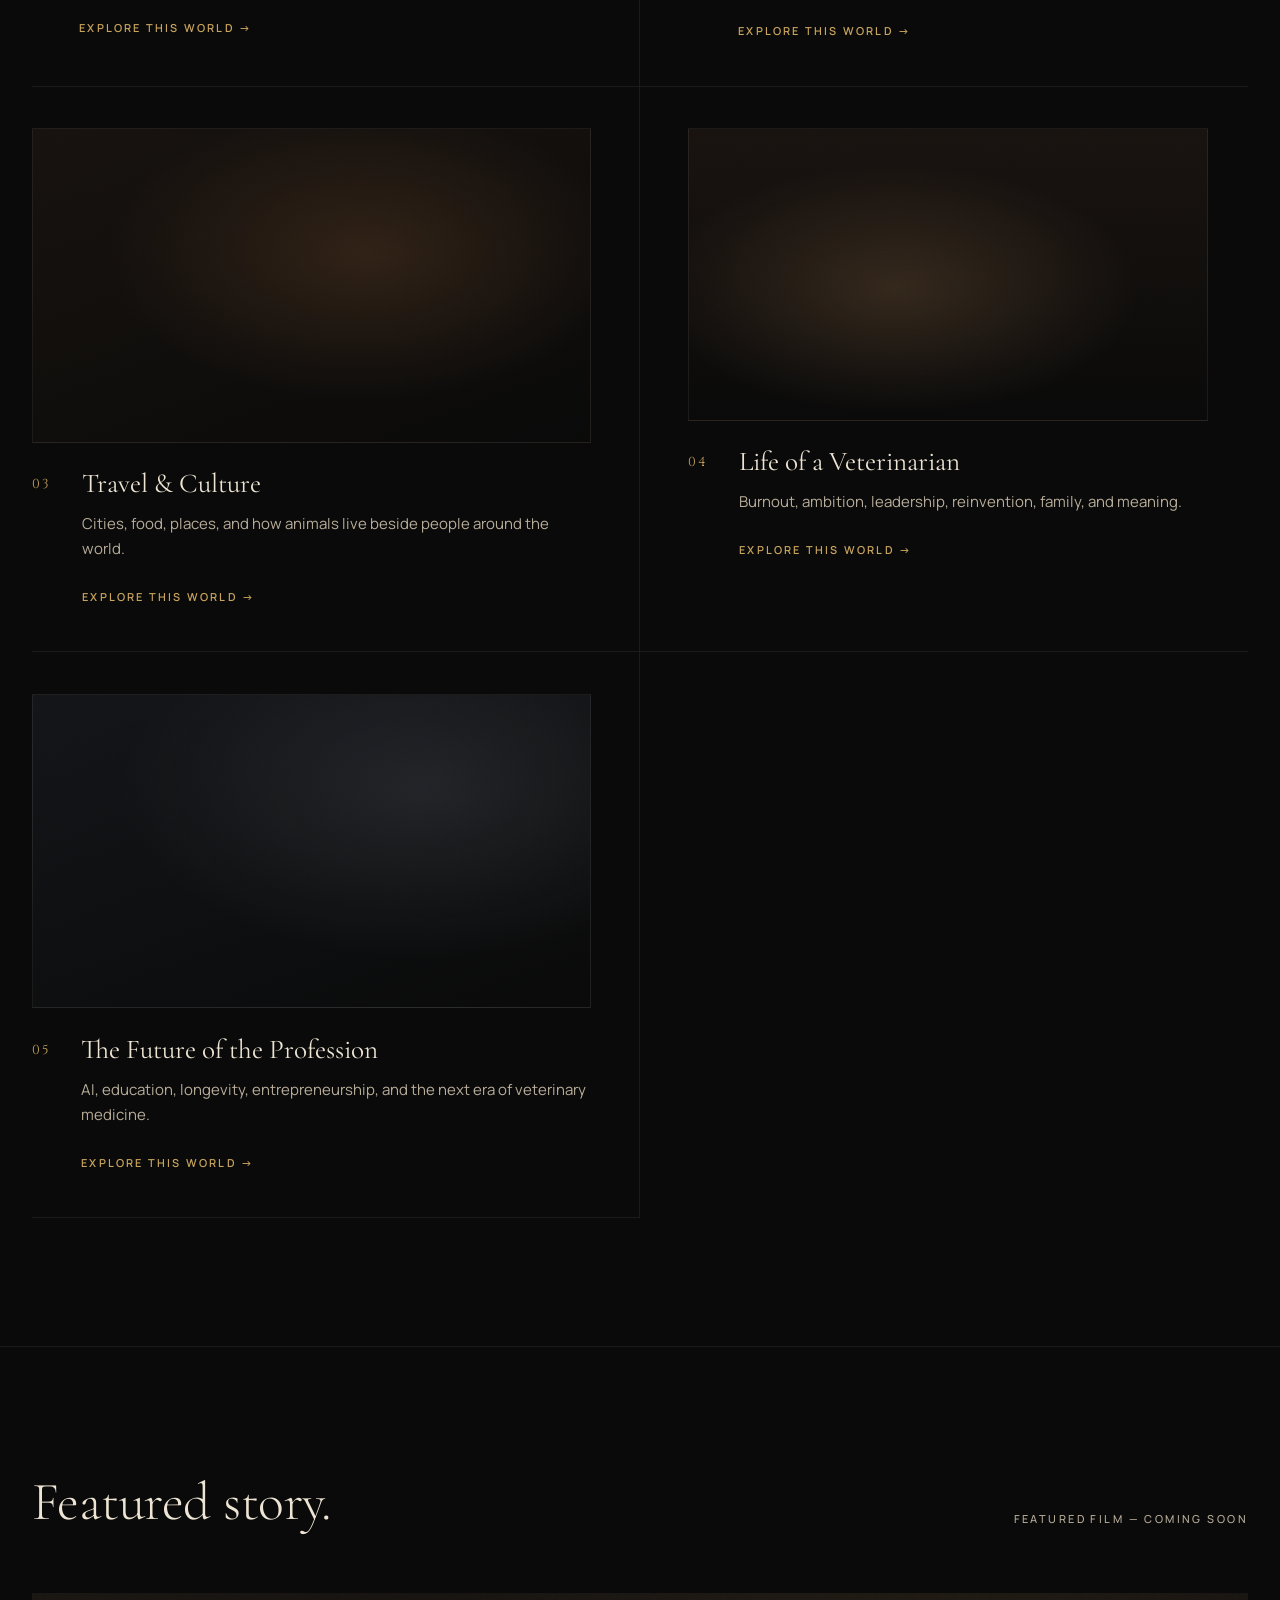
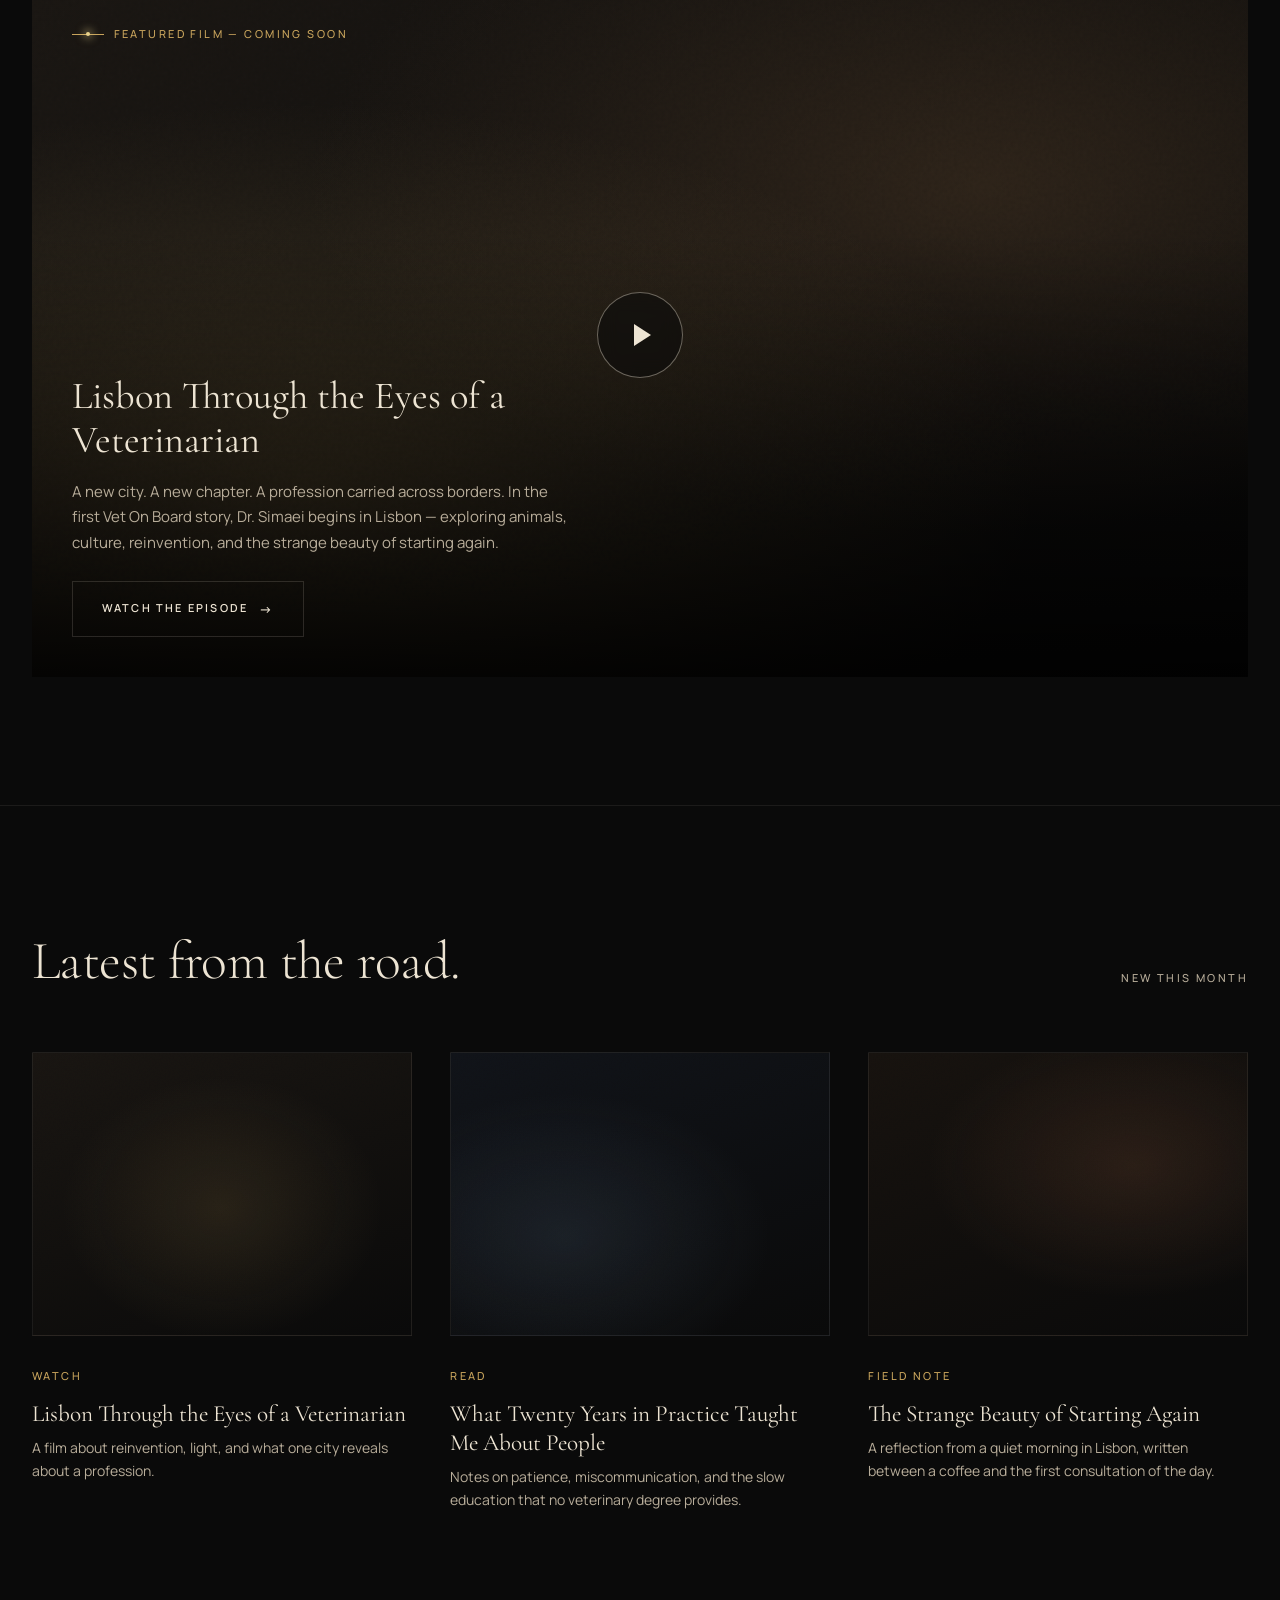
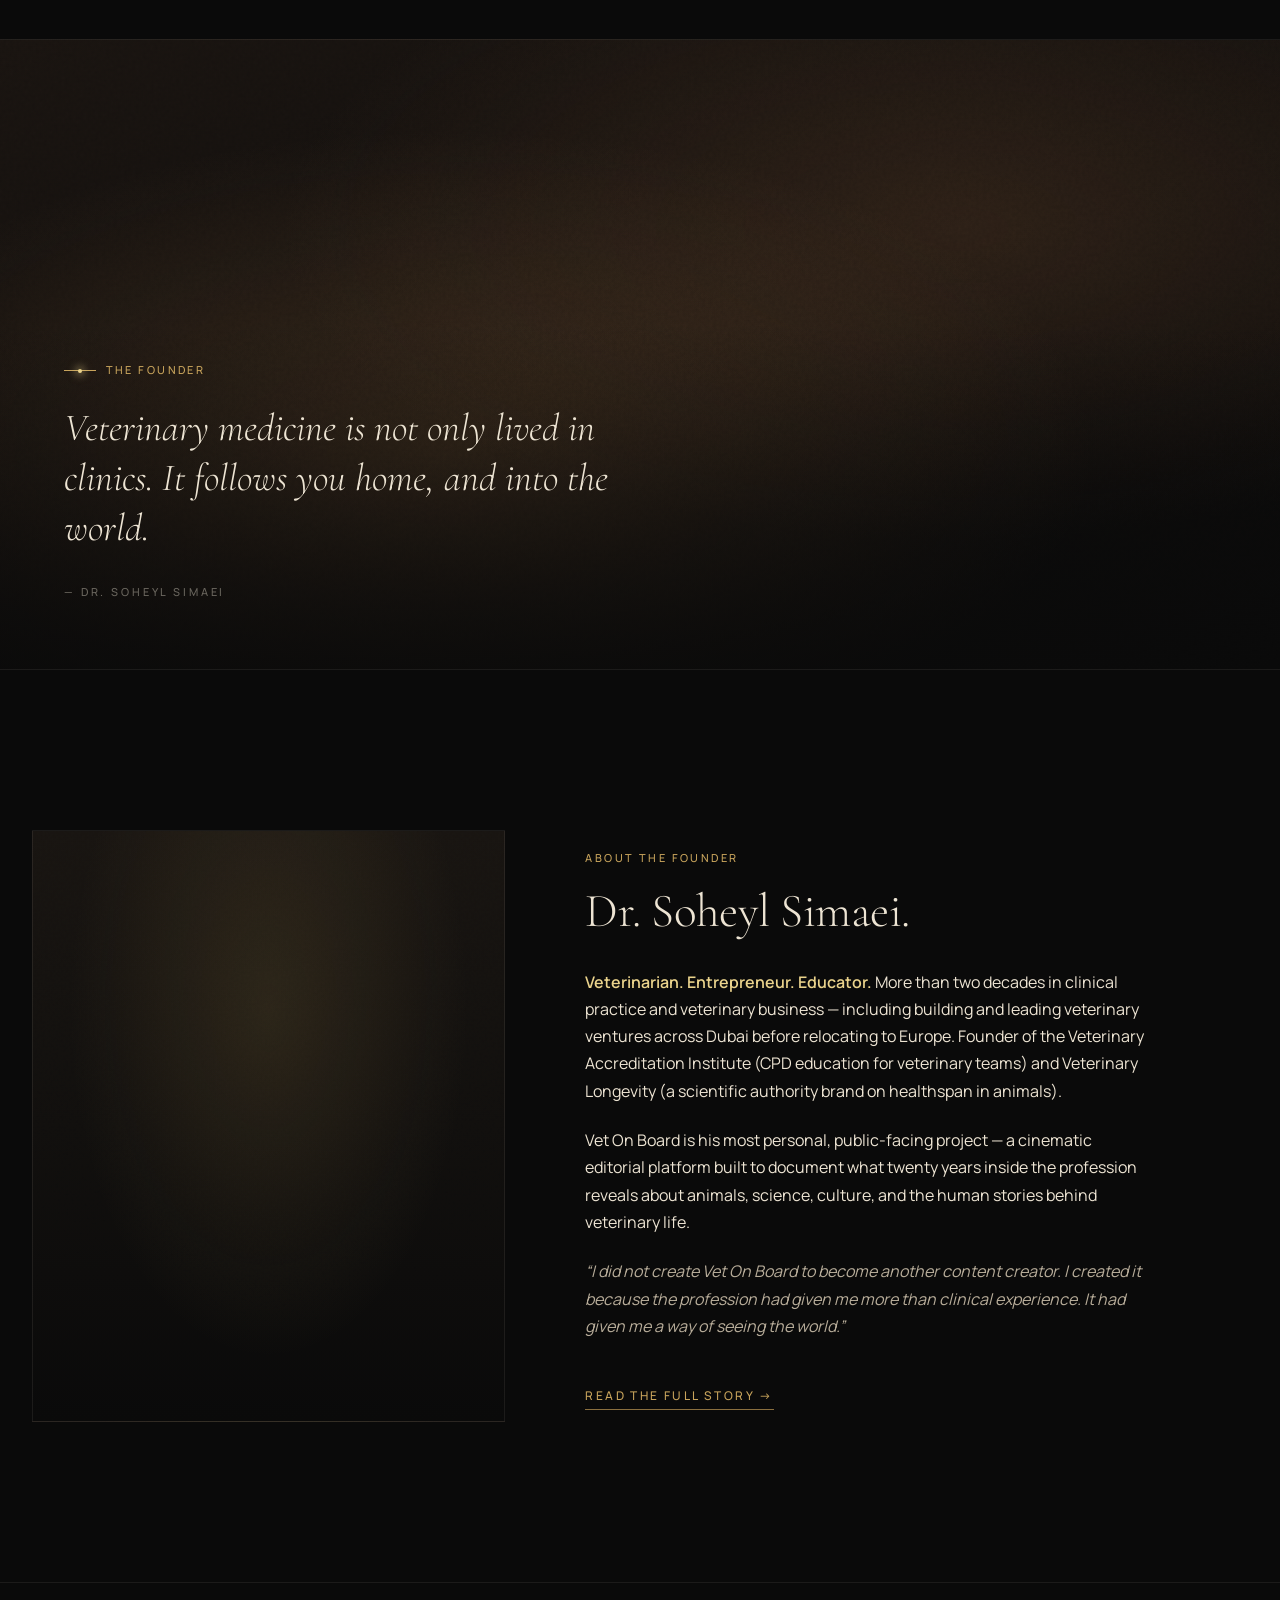
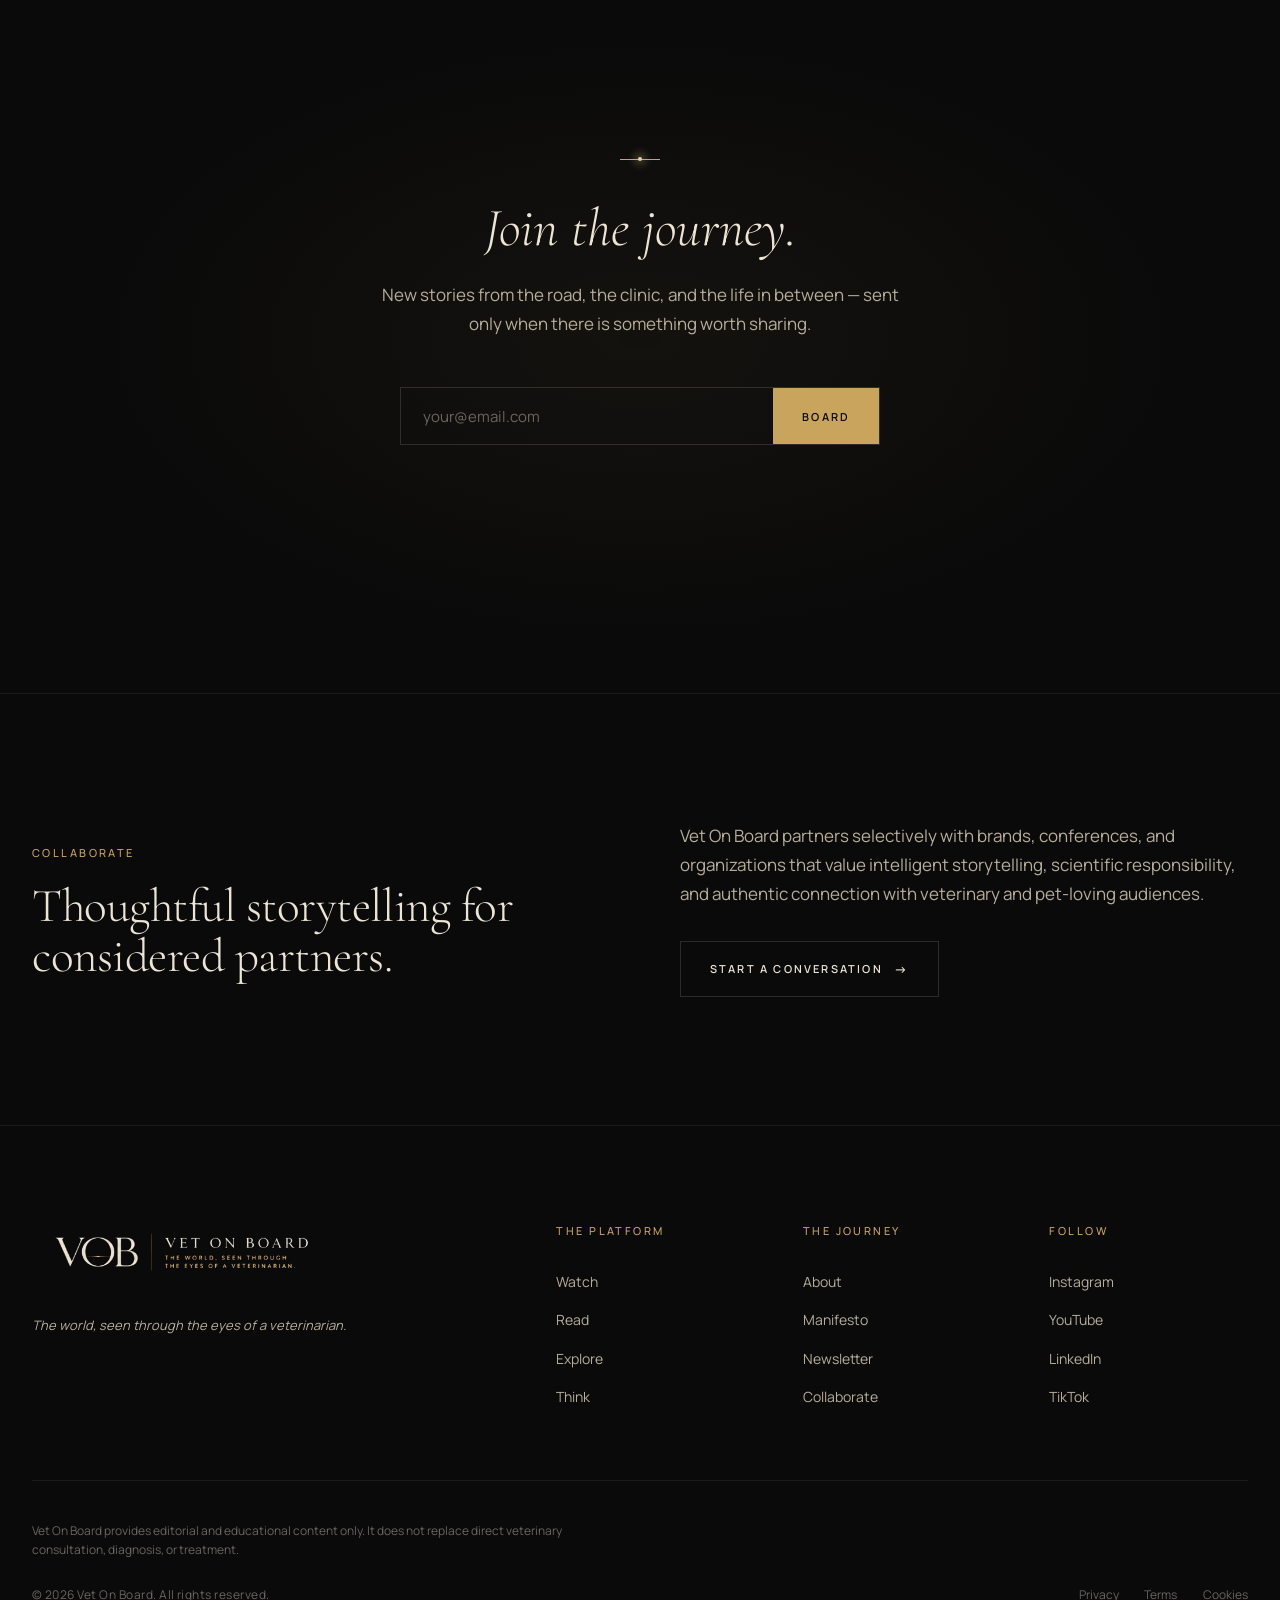
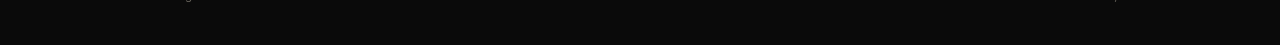
==== commit 487f9a22: "Refine footer: transparent logo, restructured layout - Footer logo (horizontal lockup) regenerated f" ====
--- a/index.html
+++ b/index.html
@@ -386,11 +386,14 @@
       </div>
     </div>
     <div class="footer-bottom">
-      <p class="footer-disclaimer">Vet On Board provides editorial and educational content only. It does not replace direct veterinary consultation, diagnosis, or treatment. © 2026 Vet On Board. All rights reserved.</p>
-      <div class="footer-legal">
-        <a href="#">Privacy</a>
-        <a href="#">Terms</a>
-        <a href="#">Cookies</a>
+      <p class="footer-disclaimer">Vet On Board provides editorial and educational content only. It does not replace direct veterinary consultation, diagnosis, or treatment.</p>
+      <div class="footer-bottom-row">
+        <p class="footer-copyright">© 2026 Vet On Board. All rights reserved.</p>
+        <div class="footer-legal">
+          <a href="#">Privacy</a>
+          <a href="#">Terms</a>
+          <a href="#">Cookies</a>
+        </div>
       </div>
     </div>
   </div>
--- a/assets/styles.css
+++ b/assets/styles.css
@@ -650,8 +650,8 @@
 
   footer { padding: 6rem 0 2.5rem; border-top: 1px solid var(--border); }
   .footer-top { display: grid; grid-template-columns: 2.4fr 1fr 1fr 1fr; gap: 3rem; margin-bottom: 4rem; align-items: start; }
-  .footer-brand { max-width: 320px; }
-  .footer-logo { width: 100%; max-width: 240px; height: auto; margin-bottom: 1.4rem; display: block; }
+  .footer-brand { max-width: 340px; }
+  .footer-logo { width: 100%; max-width: 280px; height: auto; margin-bottom: 1.6rem; display: block; }
   .footer-brand p { font-size: 13px; color: var(--ivory-muted); line-height: 1.6; font-style: italic; }
   .footer-col h6 {
     font-size: 11px; letter-spacing: 0.22em; text-transform: uppercase;
@@ -663,11 +663,21 @@
   }
   .footer-col a:hover { color: var(--ivory); }
   .footer-bottom {
+    padding-top: 2.5rem; border-top: 1px solid var(--border);
+  }
+  .footer-disclaimer {
+    font-size: 12px; color: var(--ivory-faint);
+    max-width: 80ch; line-height: 1.6;
+    margin-bottom: 1.6rem;
+  }
+  .footer-bottom-row {
     display: flex; justify-content: space-between; align-items: center;
-    padding-top: 2.5rem; border-top: 1px solid var(--border);
     flex-wrap: wrap; gap: 1.2rem;
   }
-  .footer-disclaimer { font-size: 12px; color: var(--ivory-faint); max-width: 60ch; line-height: 1.55; }
+  .footer-copyright {
+    font-size: 12px; color: var(--ivory-faint);
+    letter-spacing: 0.04em;
+  }
   .footer-legal { display: flex; gap: 1.6rem; font-size: 12px; }
   .footer-legal a { color: var(--ivory-faint); text-decoration: none; transition: color 0.2s; }
   .footer-legal a:hover { color: var(--ivory); }
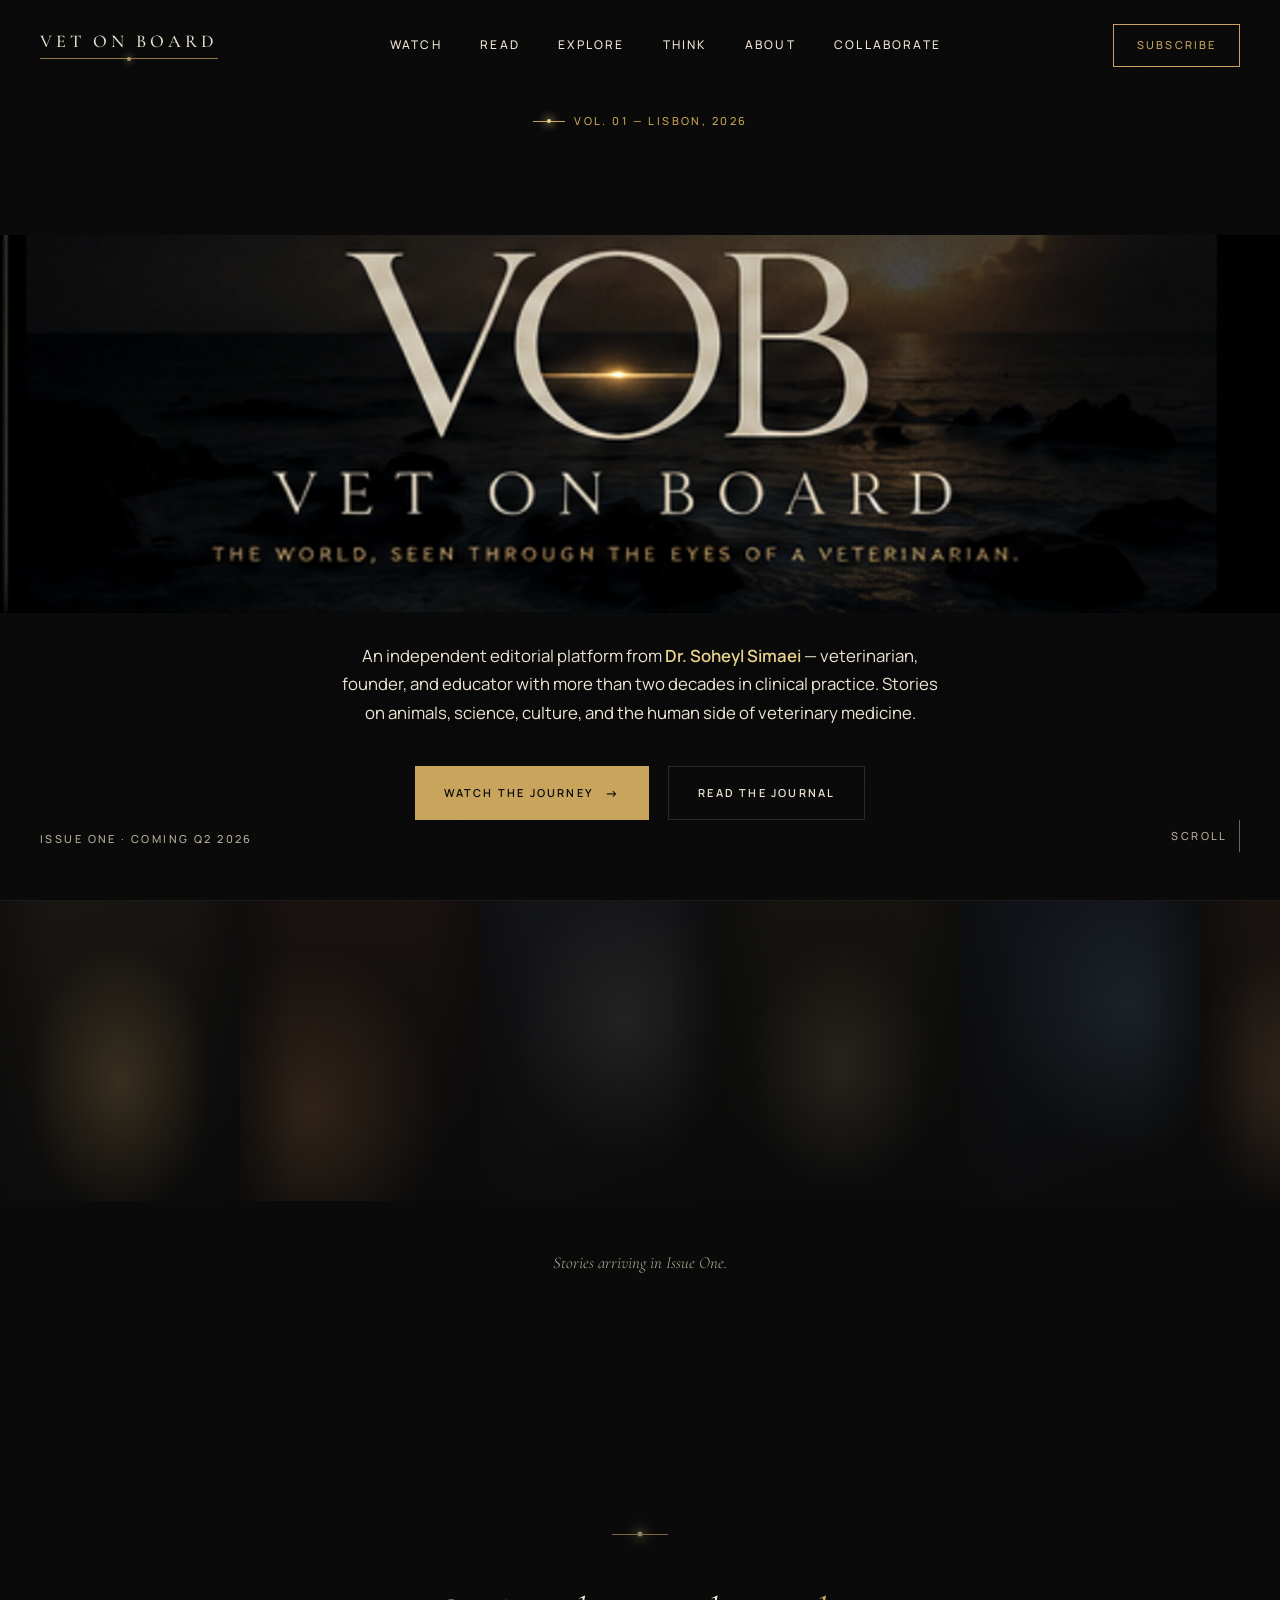
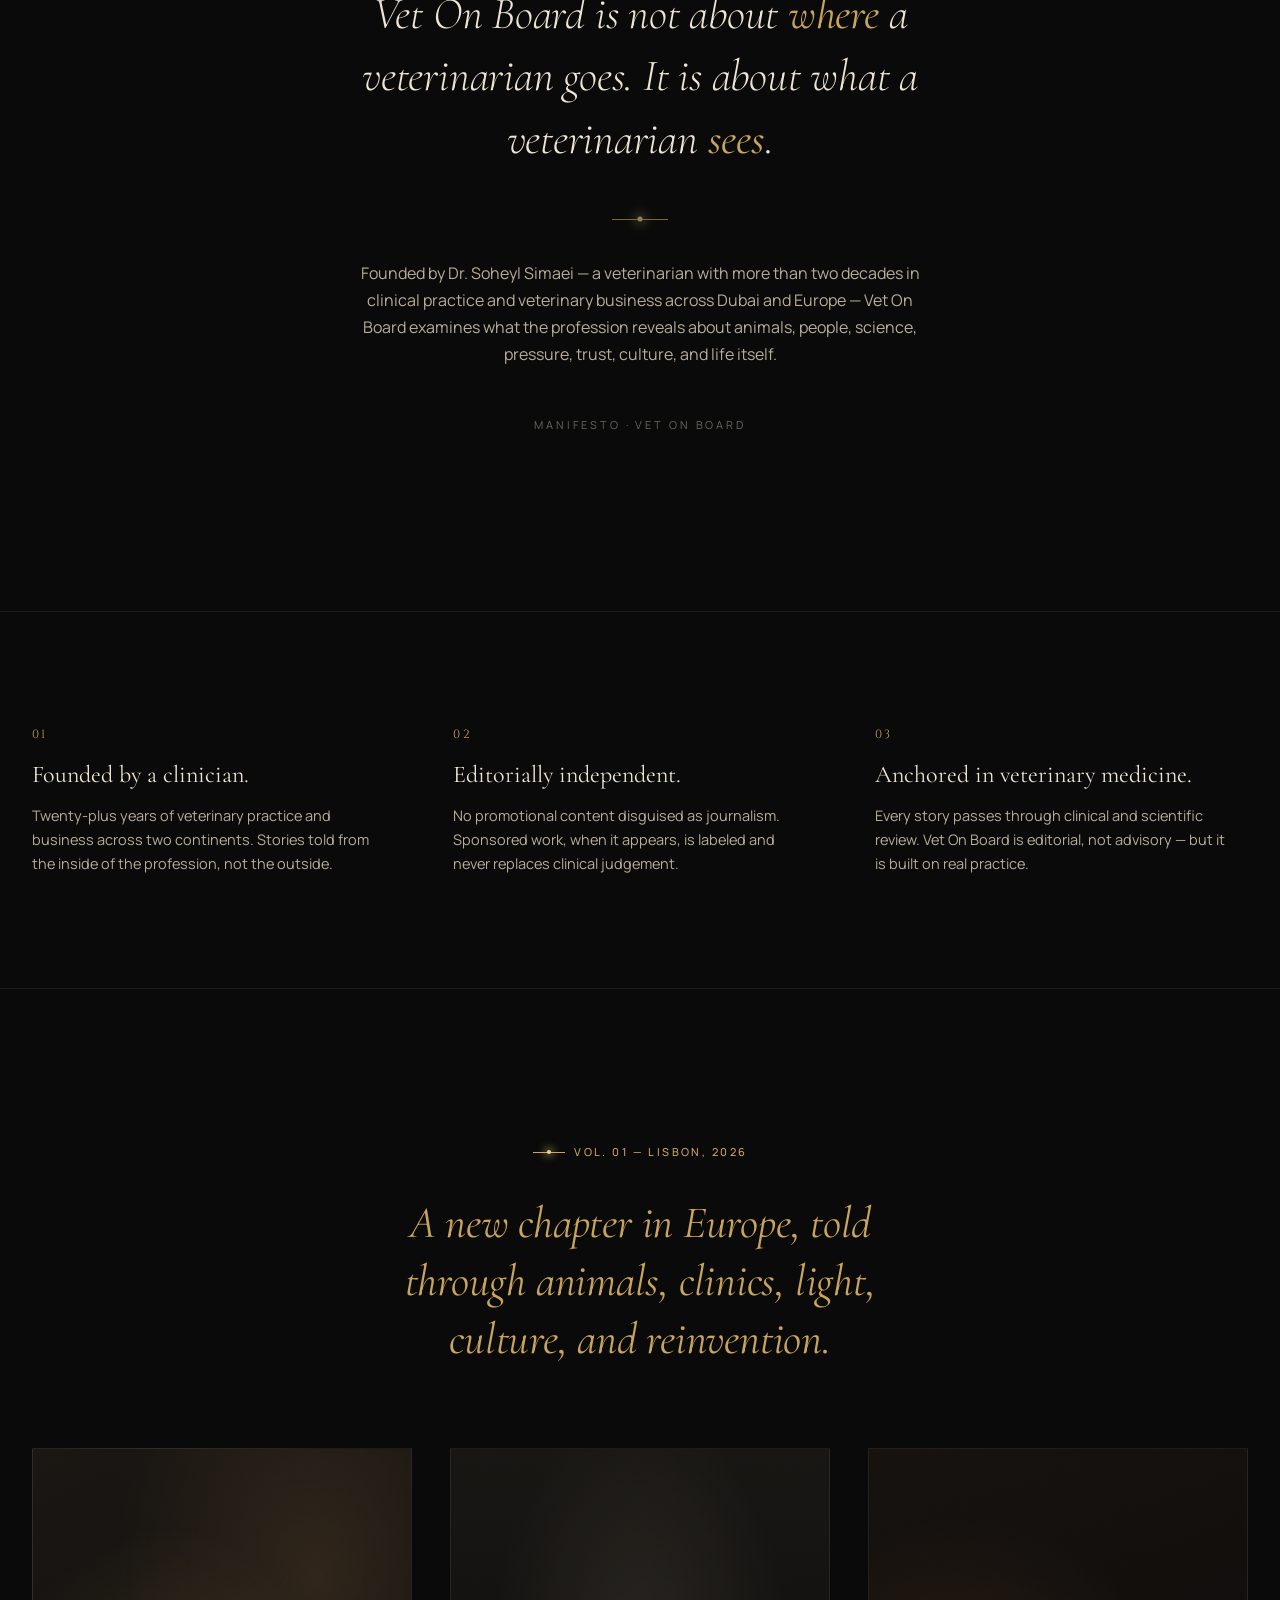
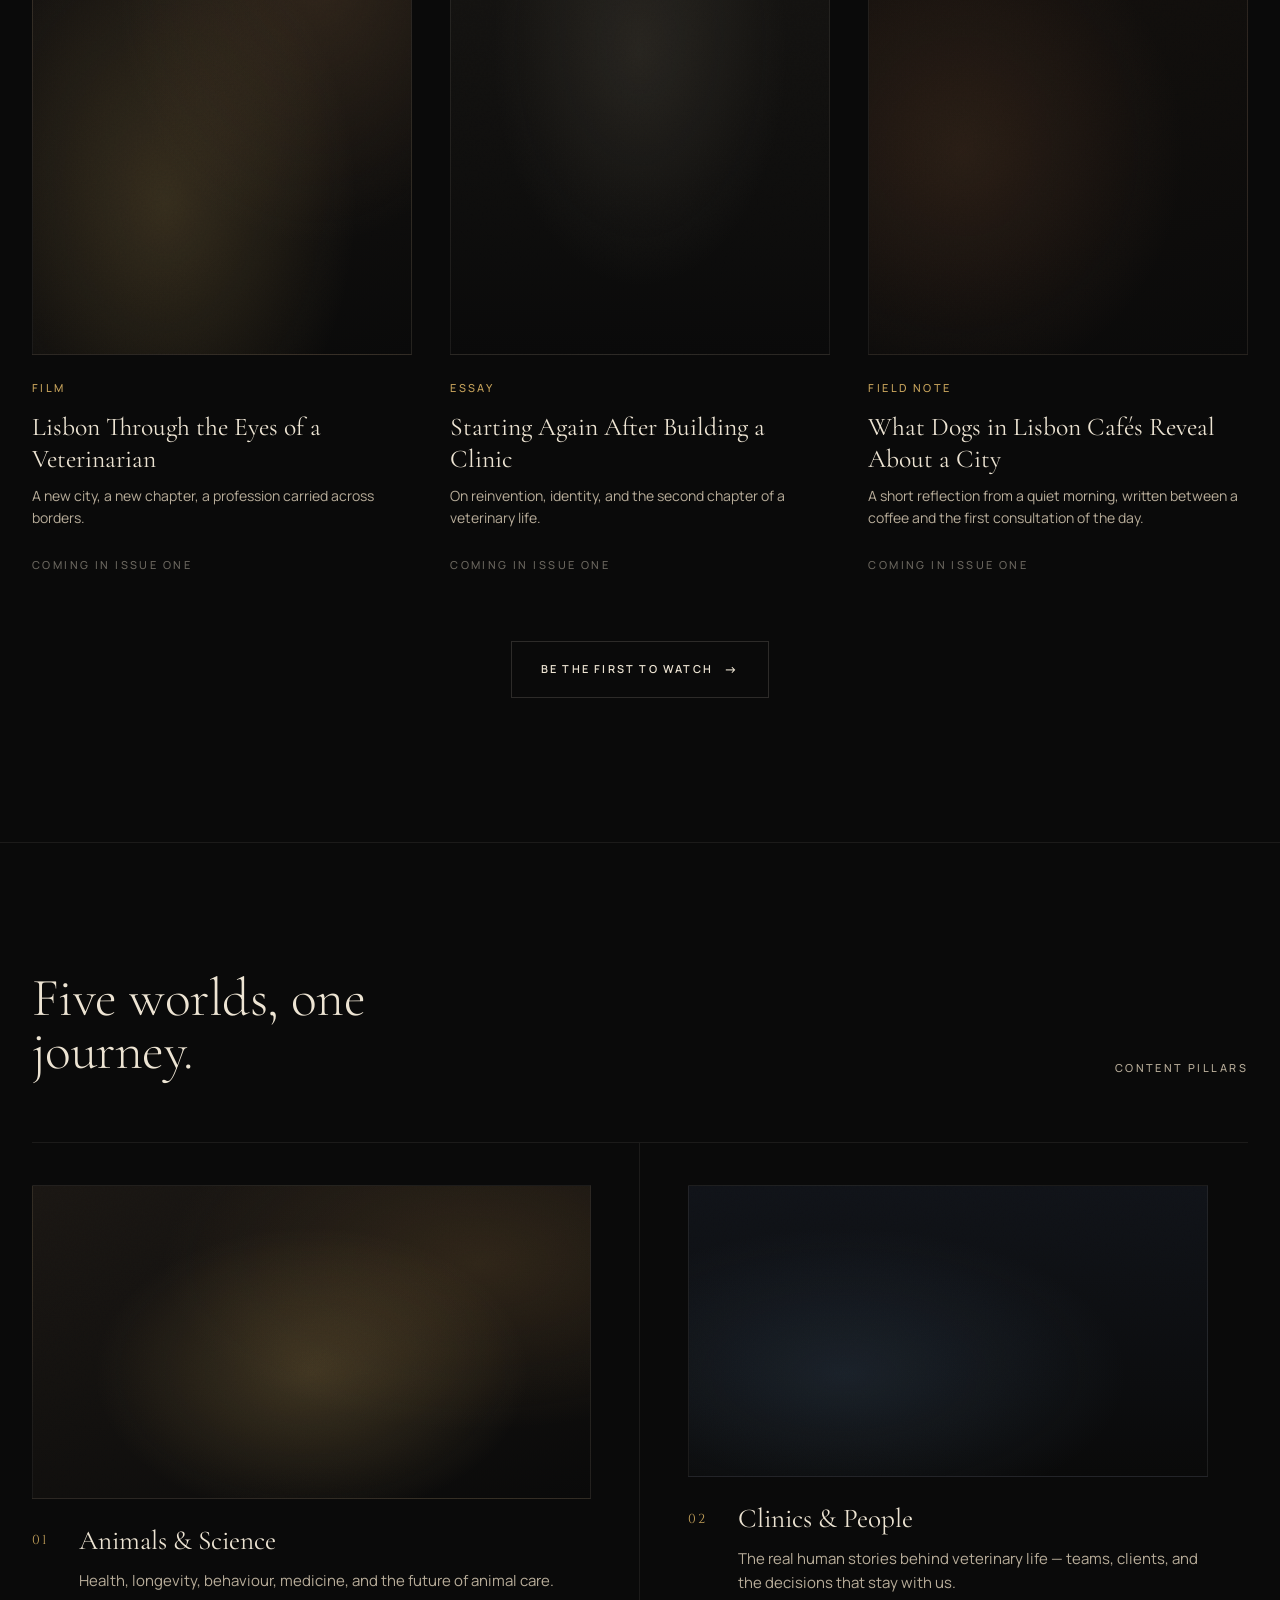
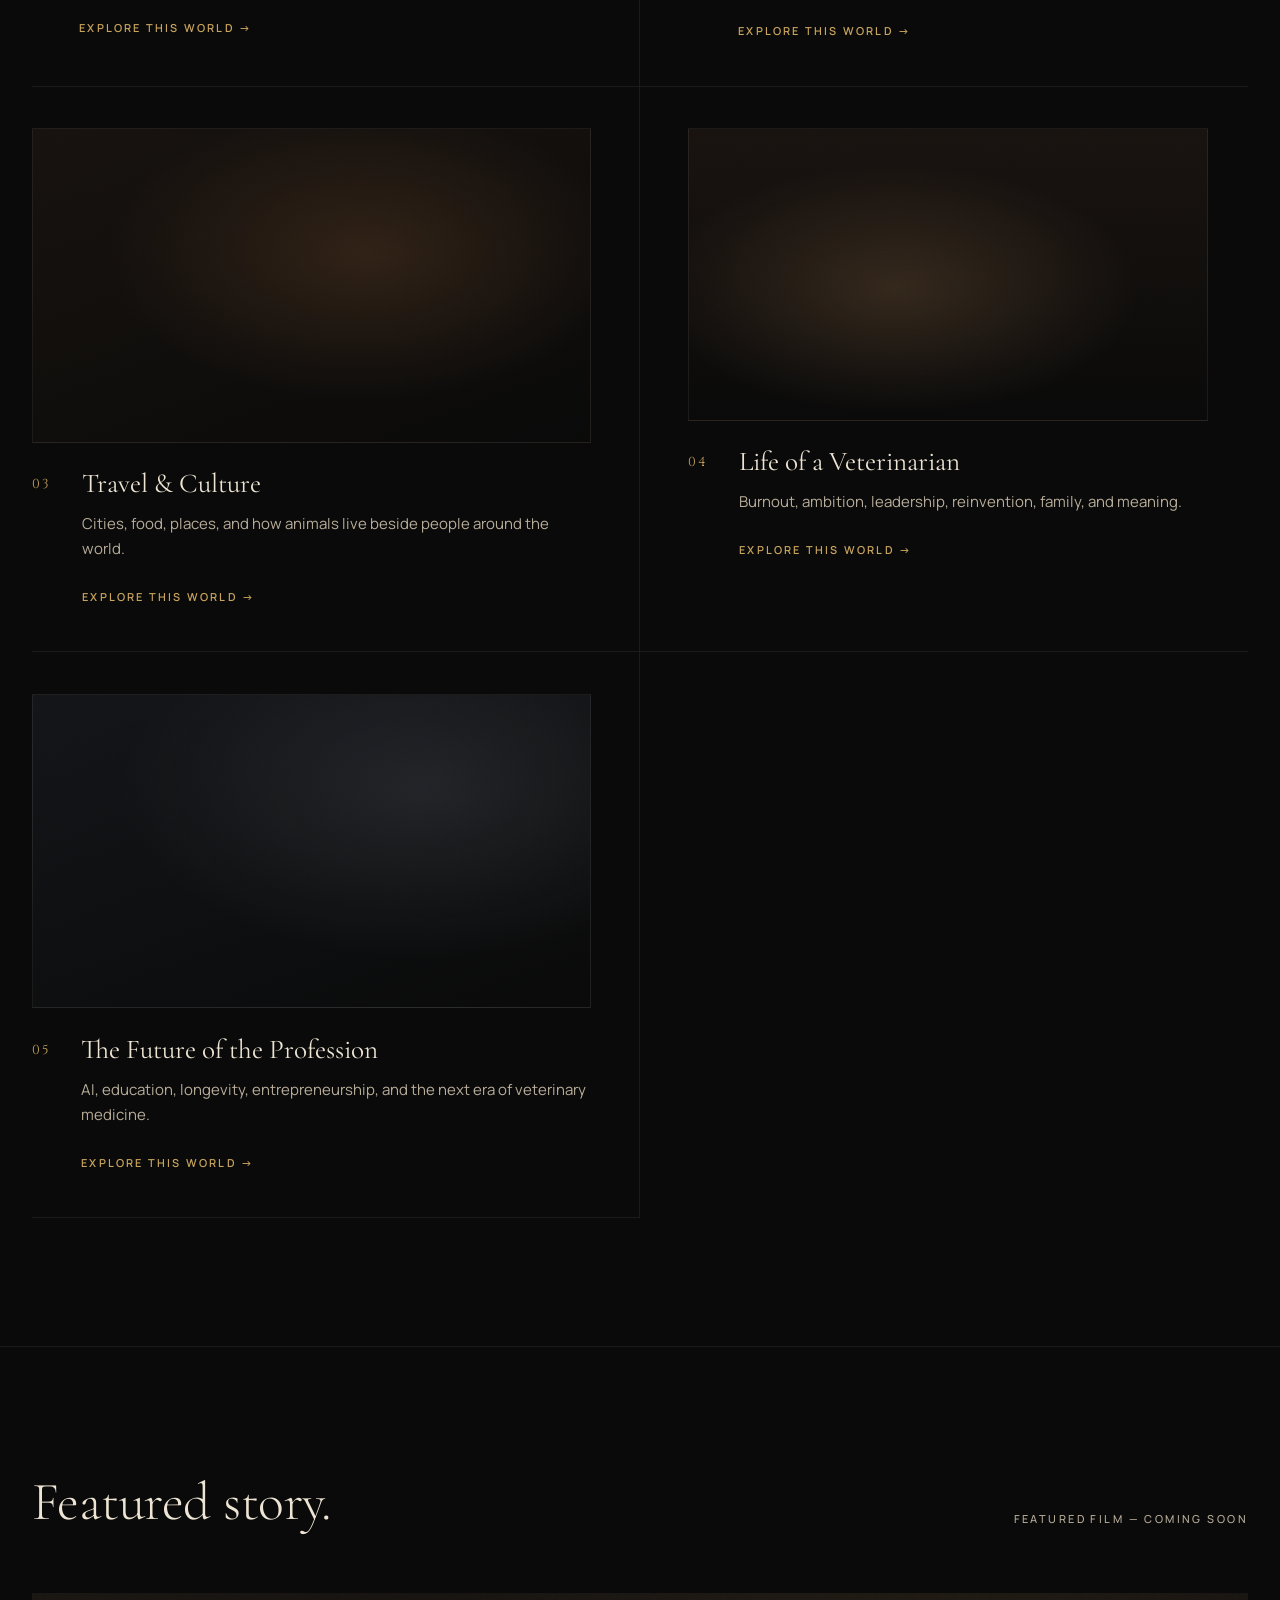
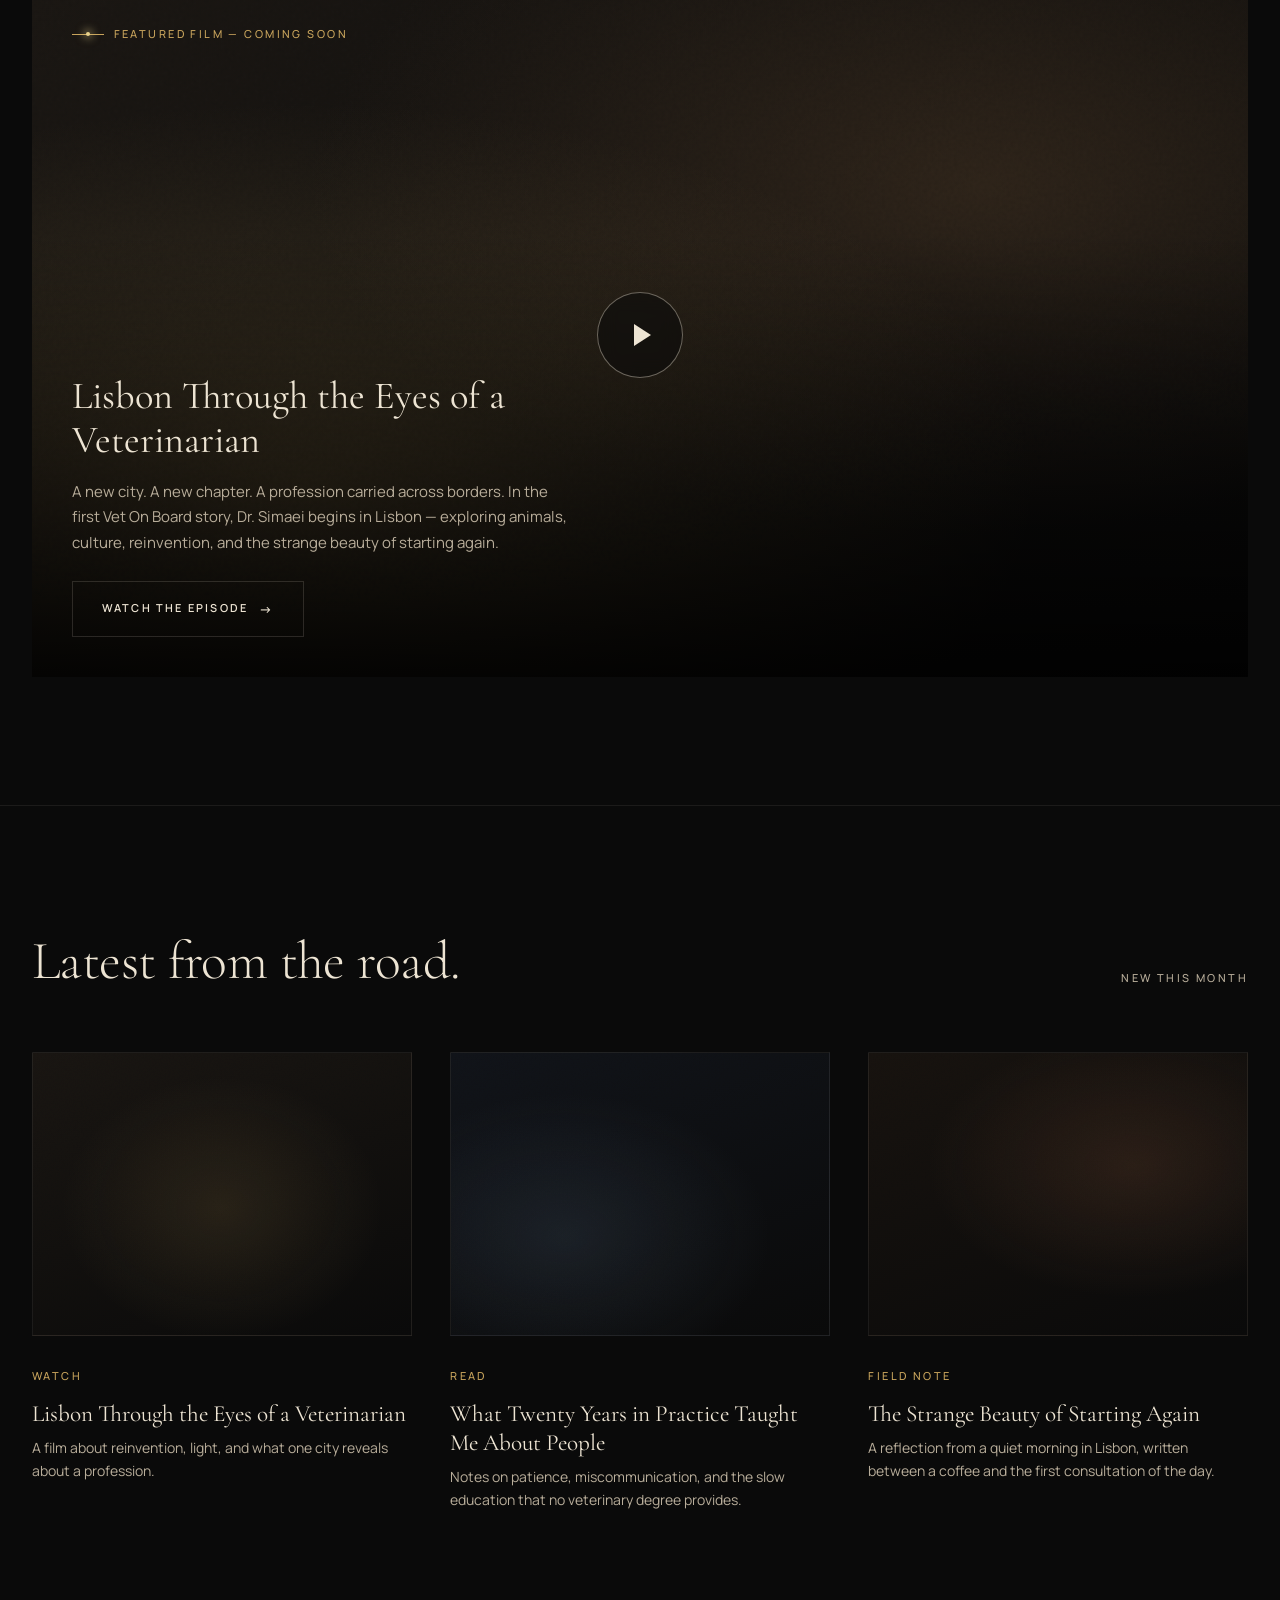
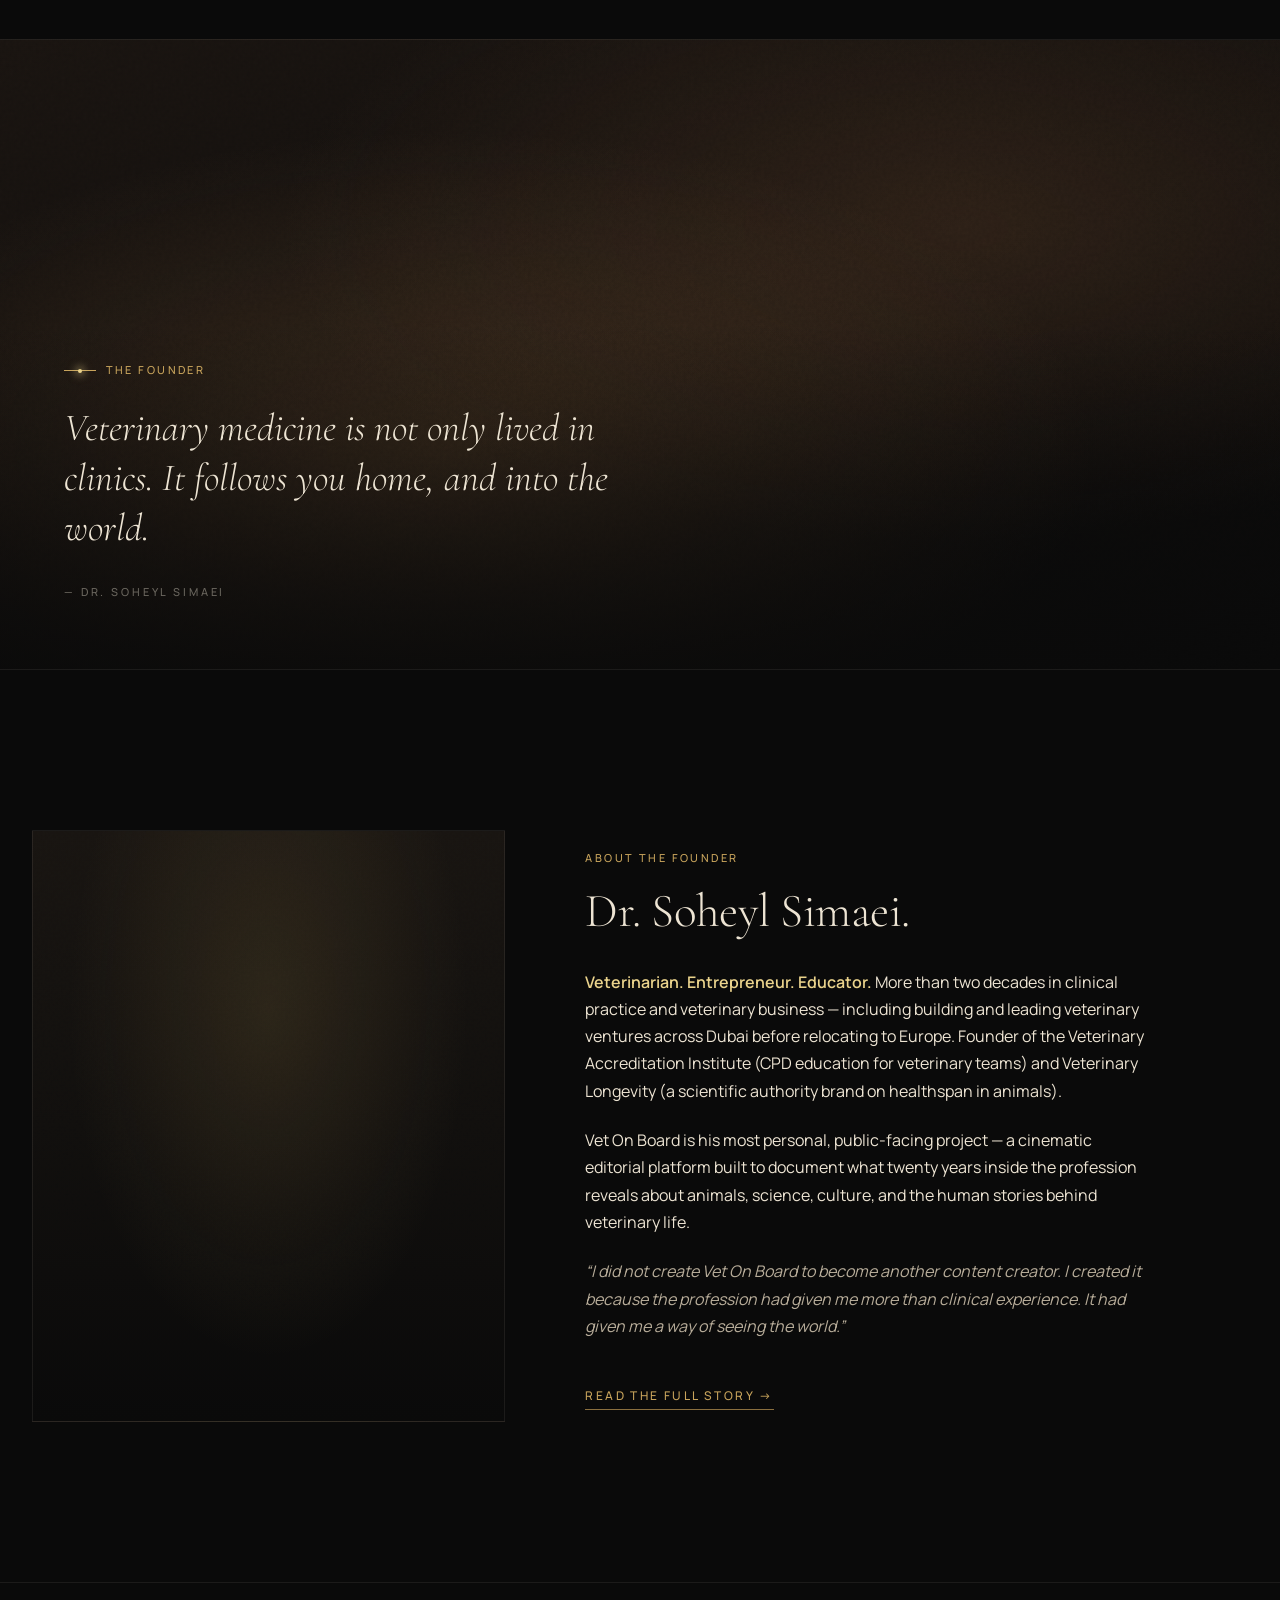
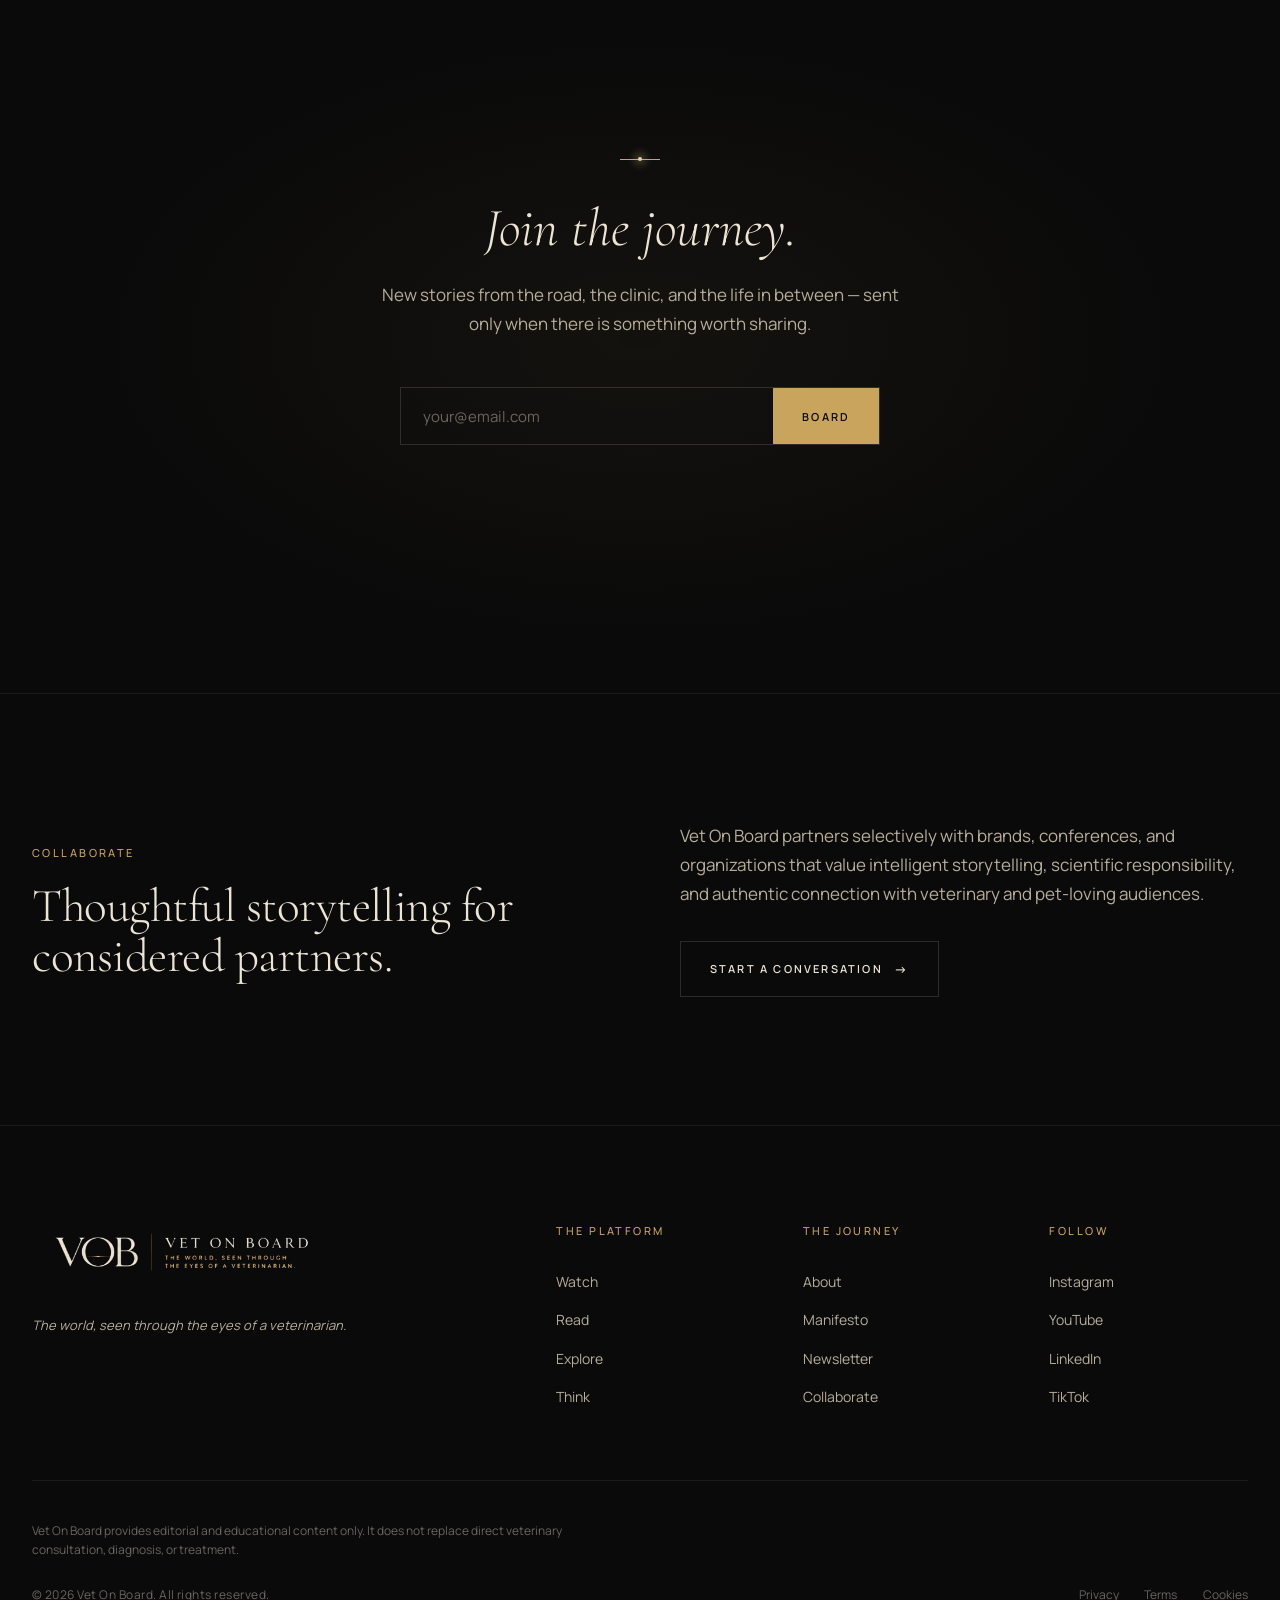
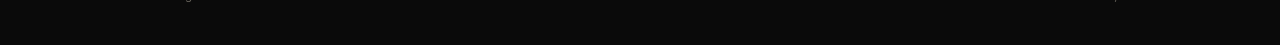
==== commit 1d61bf0d: "Typeset nav logo: Cormorant 'Vet on Board' over a thin gold horizon-bloom rule - Replaced the image-" ====
--- a/index.html
+++ b/index.html
@@ -55,7 +55,8 @@
 <nav id="nav">
   <div class="nav-inner">
     <a href="/" class="nav-logo" aria-label="Vet On Board home">
-      <img src="/assets/vob-wordmark.png" alt="Vet On Board" class="nav-mark">
+      <span class="nav-wordmark">Vet on Board</span>
+      <span class="nav-underline"></span>
     </a>
     <div class="nav-links">
       <a href="/watch">Watch</a>
--- a/assets/styles.css
+++ b/assets/styles.css
@@ -59,11 +59,39 @@
     max-width: 1440px; margin: 0 auto; padding: 0 2.5rem;
   }
   .nav-logo {
-    display: flex; align-items: center; gap: 0.7rem;
-    text-decoration: none; color: var(--ivory);
-  }
-  .nav-mark { height: 22px; width: auto; display: block; transition: height 0.3s ease; }
-  nav.scrolled .nav-mark { height: 18px; }
+    display: inline-flex; flex-direction: column; align-items: stretch;
+    gap: 0.5rem; text-decoration: none; color: var(--ivory);
+    transition: opacity 0.25s ease;
+  }
+  .nav-logo:hover { opacity: 0.85; }
+  .nav-wordmark {
+    font-family: 'Cormorant Garamond', serif;
+    font-weight: 500;
+    font-size: 18px;
+    letter-spacing: 0.22em;
+    text-transform: uppercase;
+    color: var(--ivory);
+    line-height: 1;
+    white-space: nowrap;
+    transition: font-size 0.3s ease;
+  }
+  nav.scrolled .nav-wordmark { font-size: 16px; }
+  .nav-underline {
+    display: block;
+    height: 1px;
+    width: 100%;
+    background: var(--gold);
+    opacity: 0.7;
+    position: relative;
+  }
+  .nav-underline::after {
+    content: ''; position: absolute;
+    left: 50%; top: 50%;
+    transform: translate(-50%, -50%);
+    width: 4px; height: 4px;
+    background: var(--gold-bright); border-radius: 50%;
+    box-shadow: 0 0 7px 1px rgba(234, 211, 140, 0.6);
+  }
   .nav-links { display: flex; gap: 2.4rem; align-items: center; }
   .nav-links a {
     color: var(--ivory); text-decoration: none;
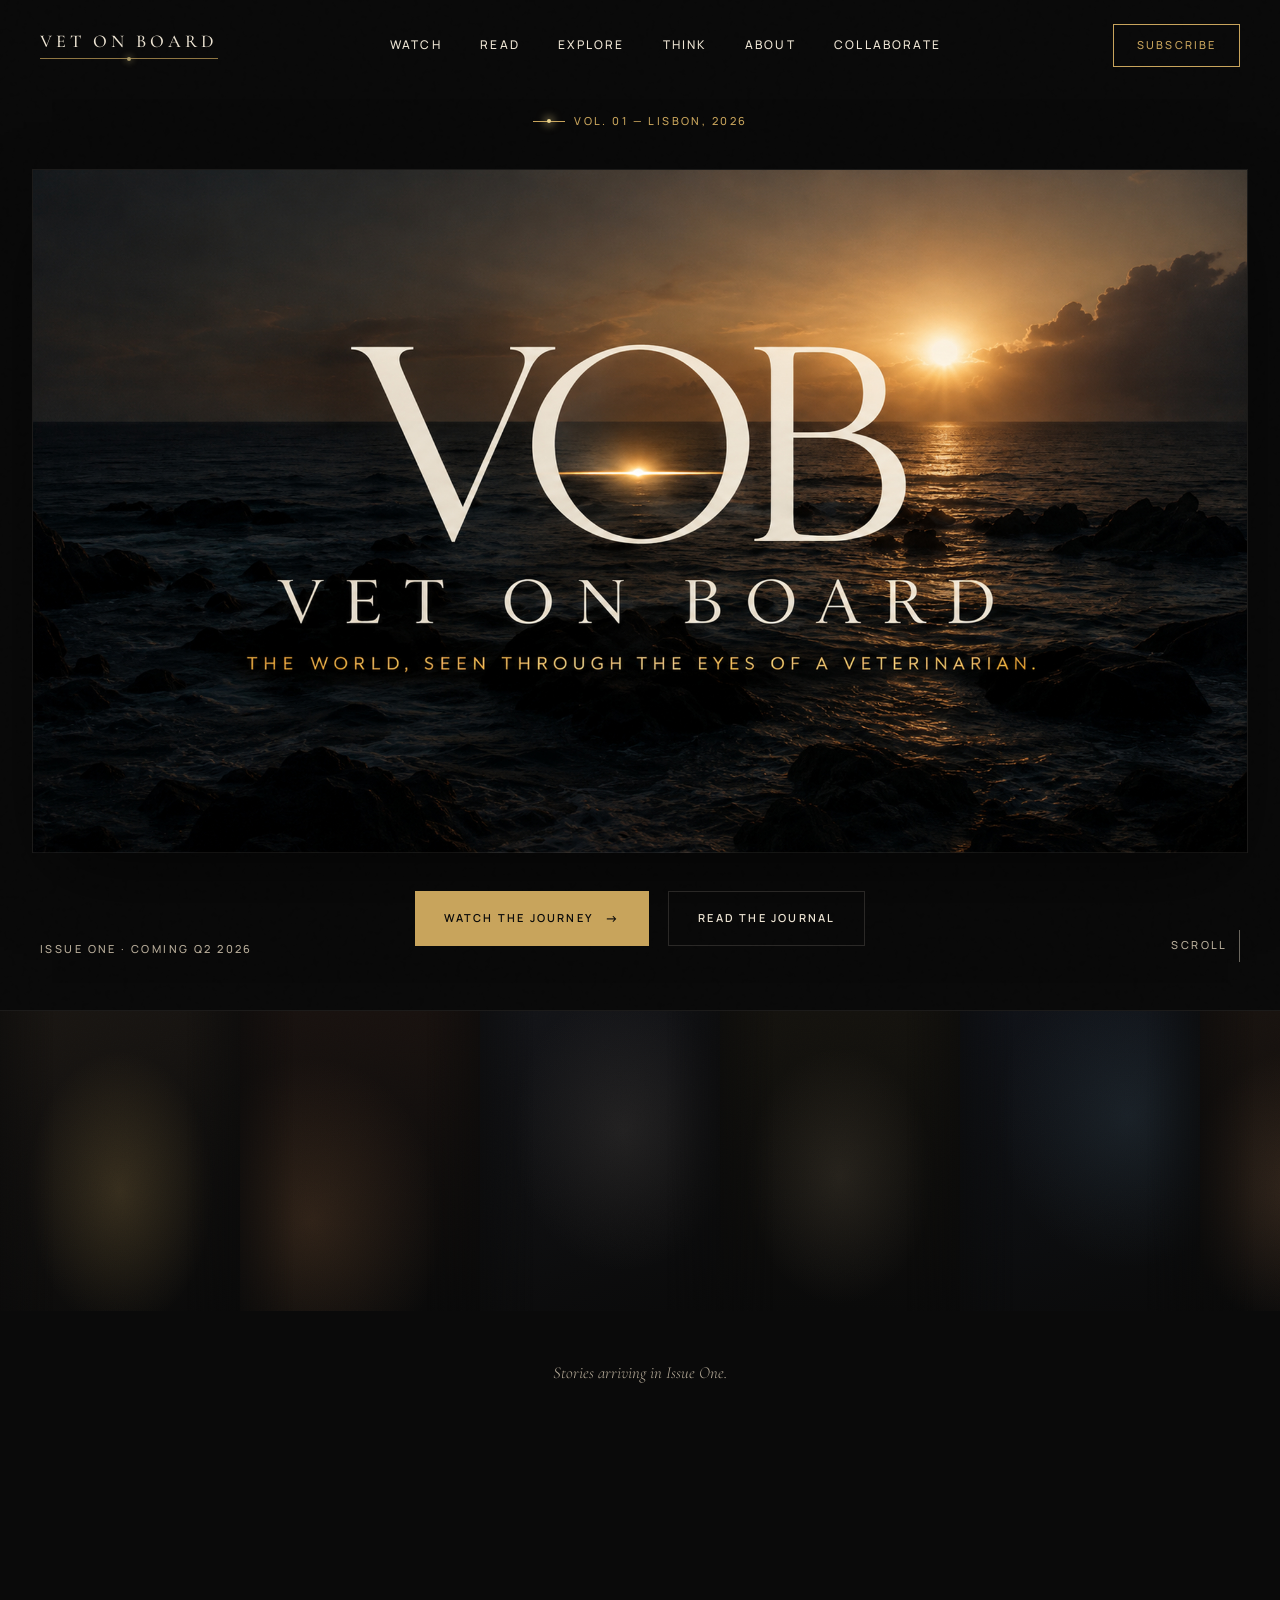
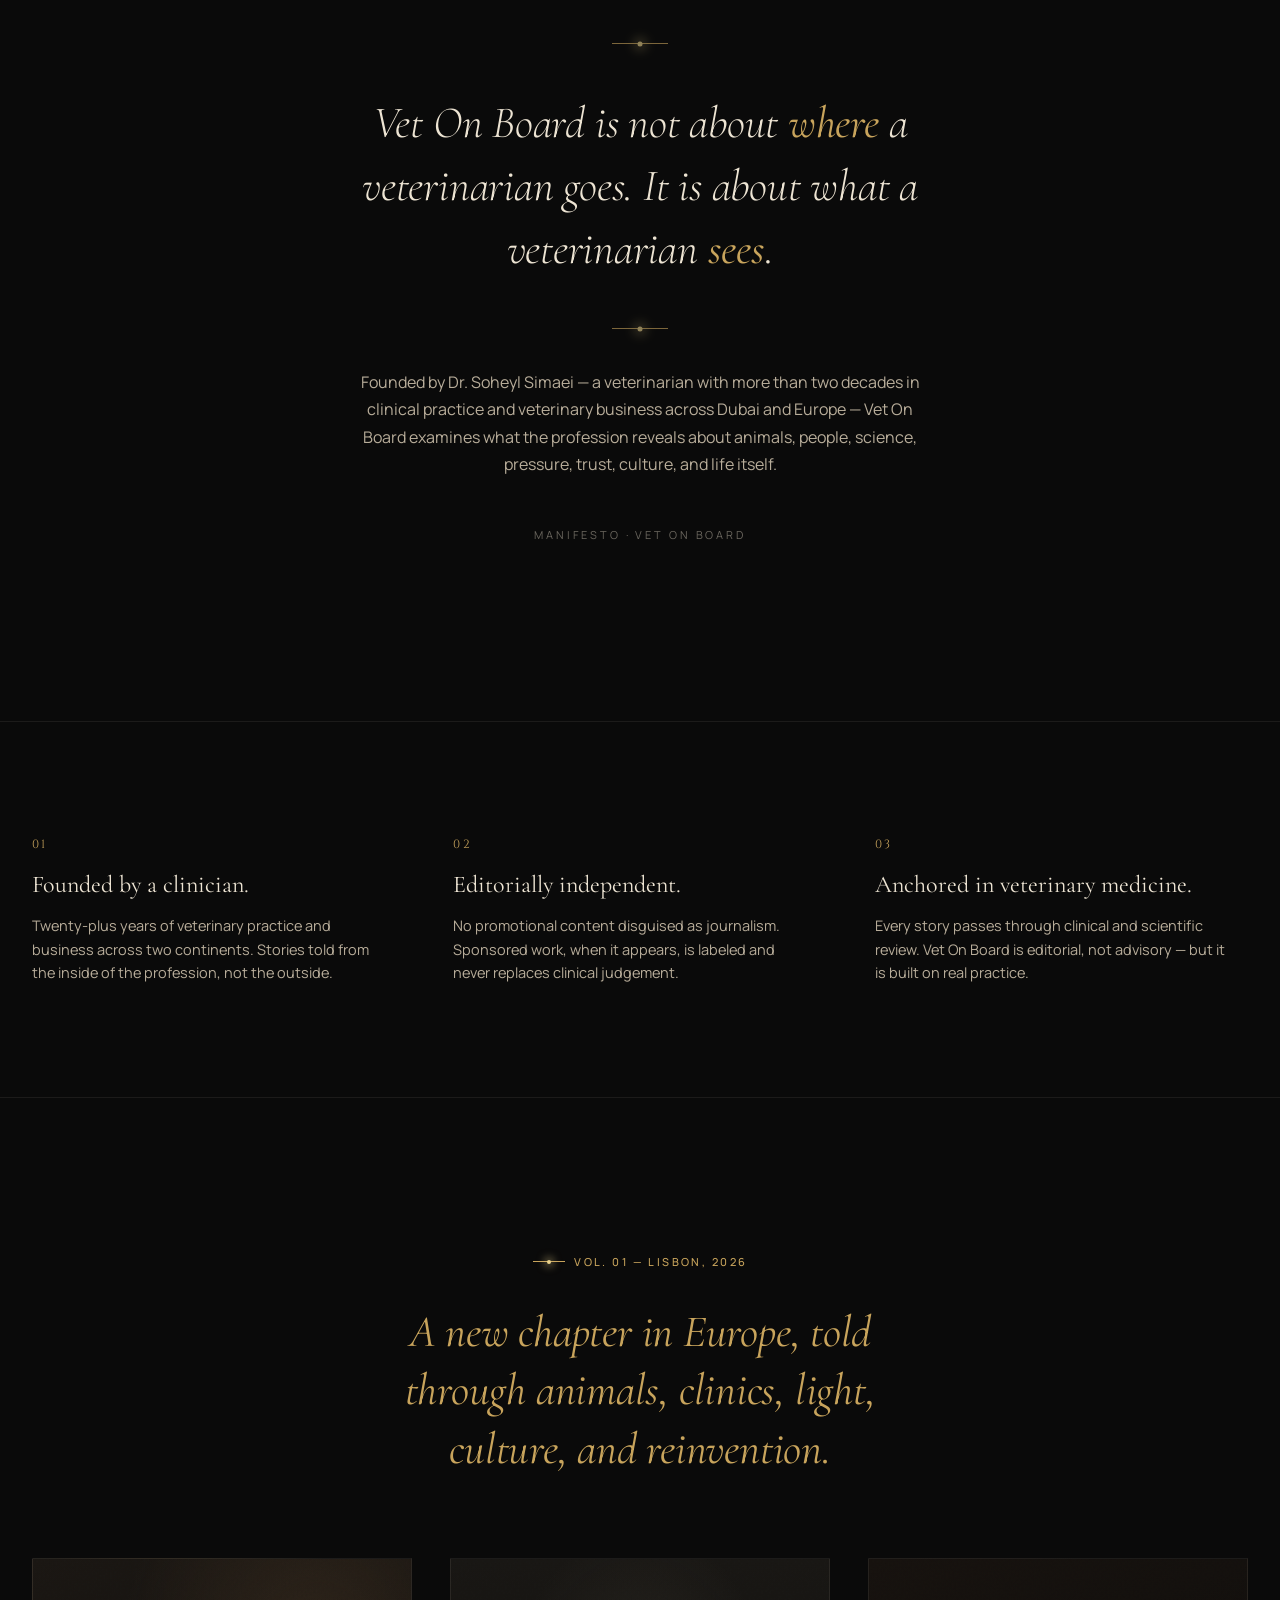
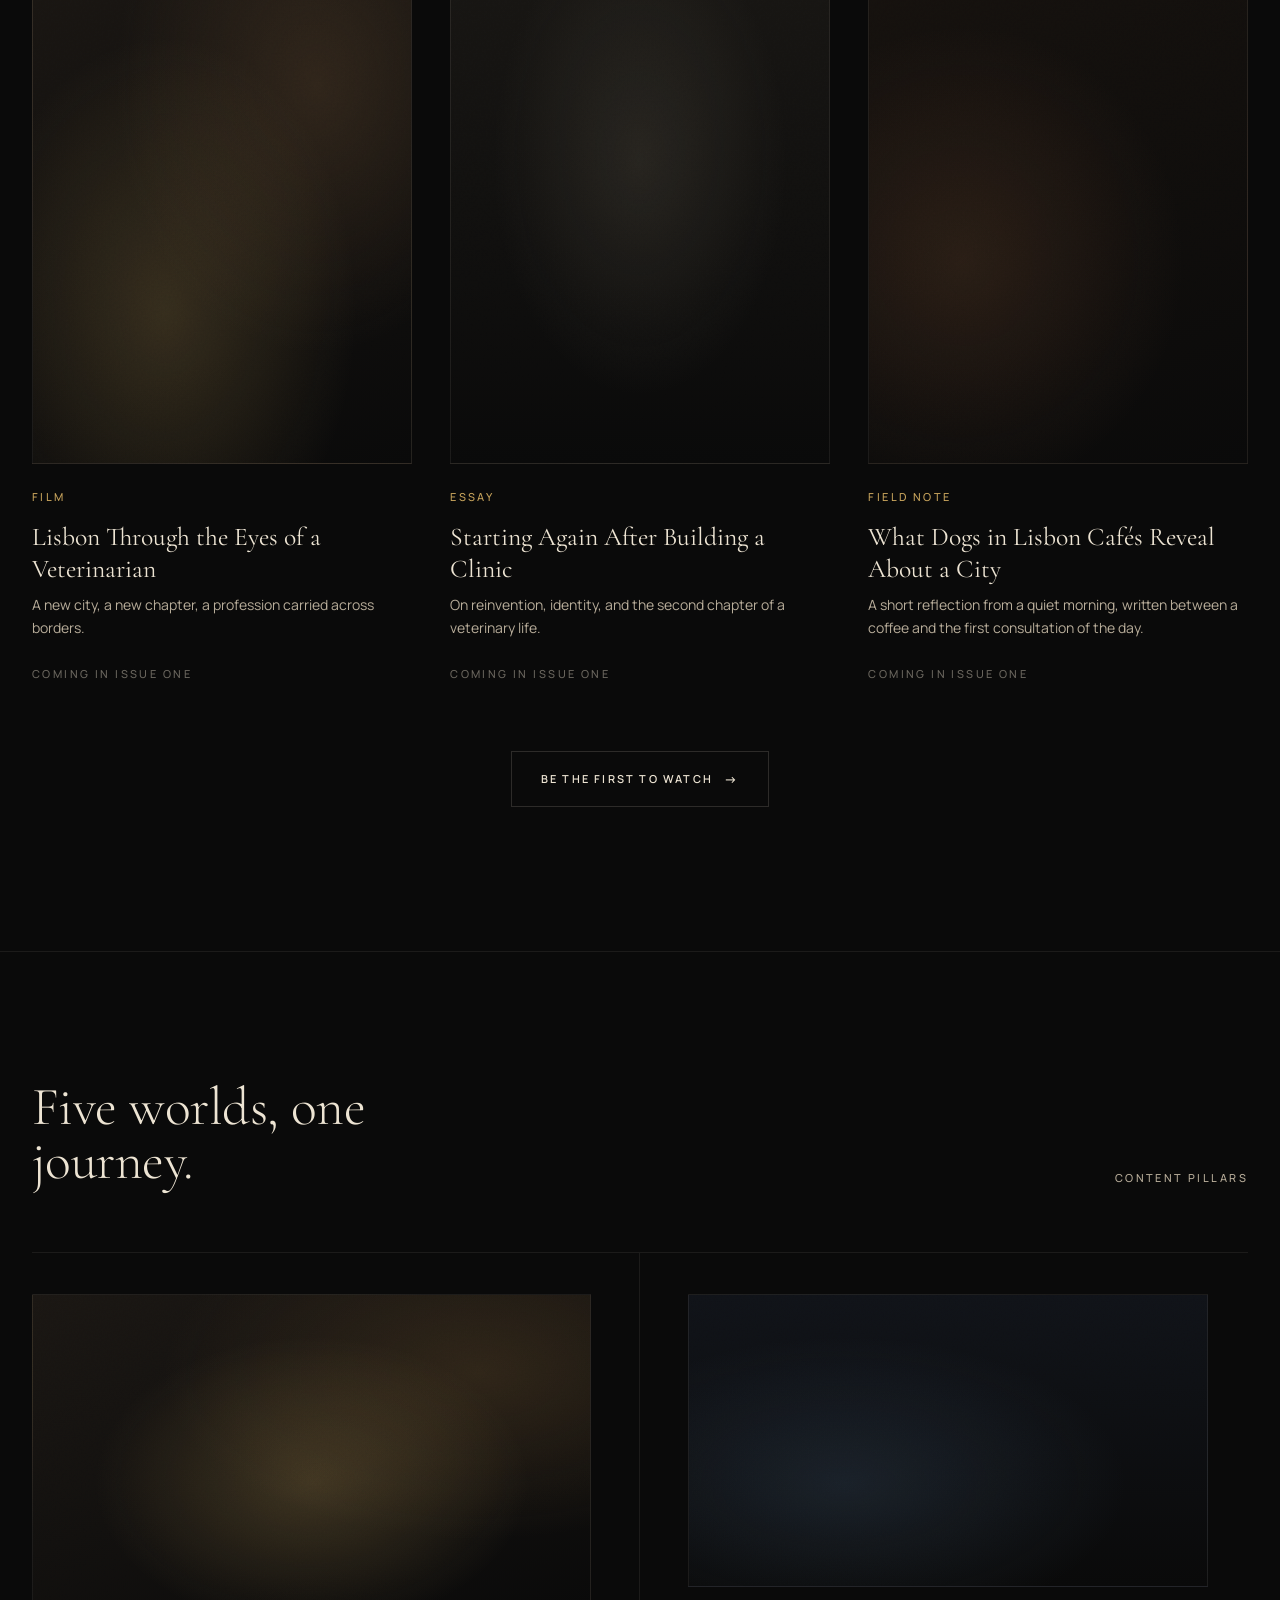
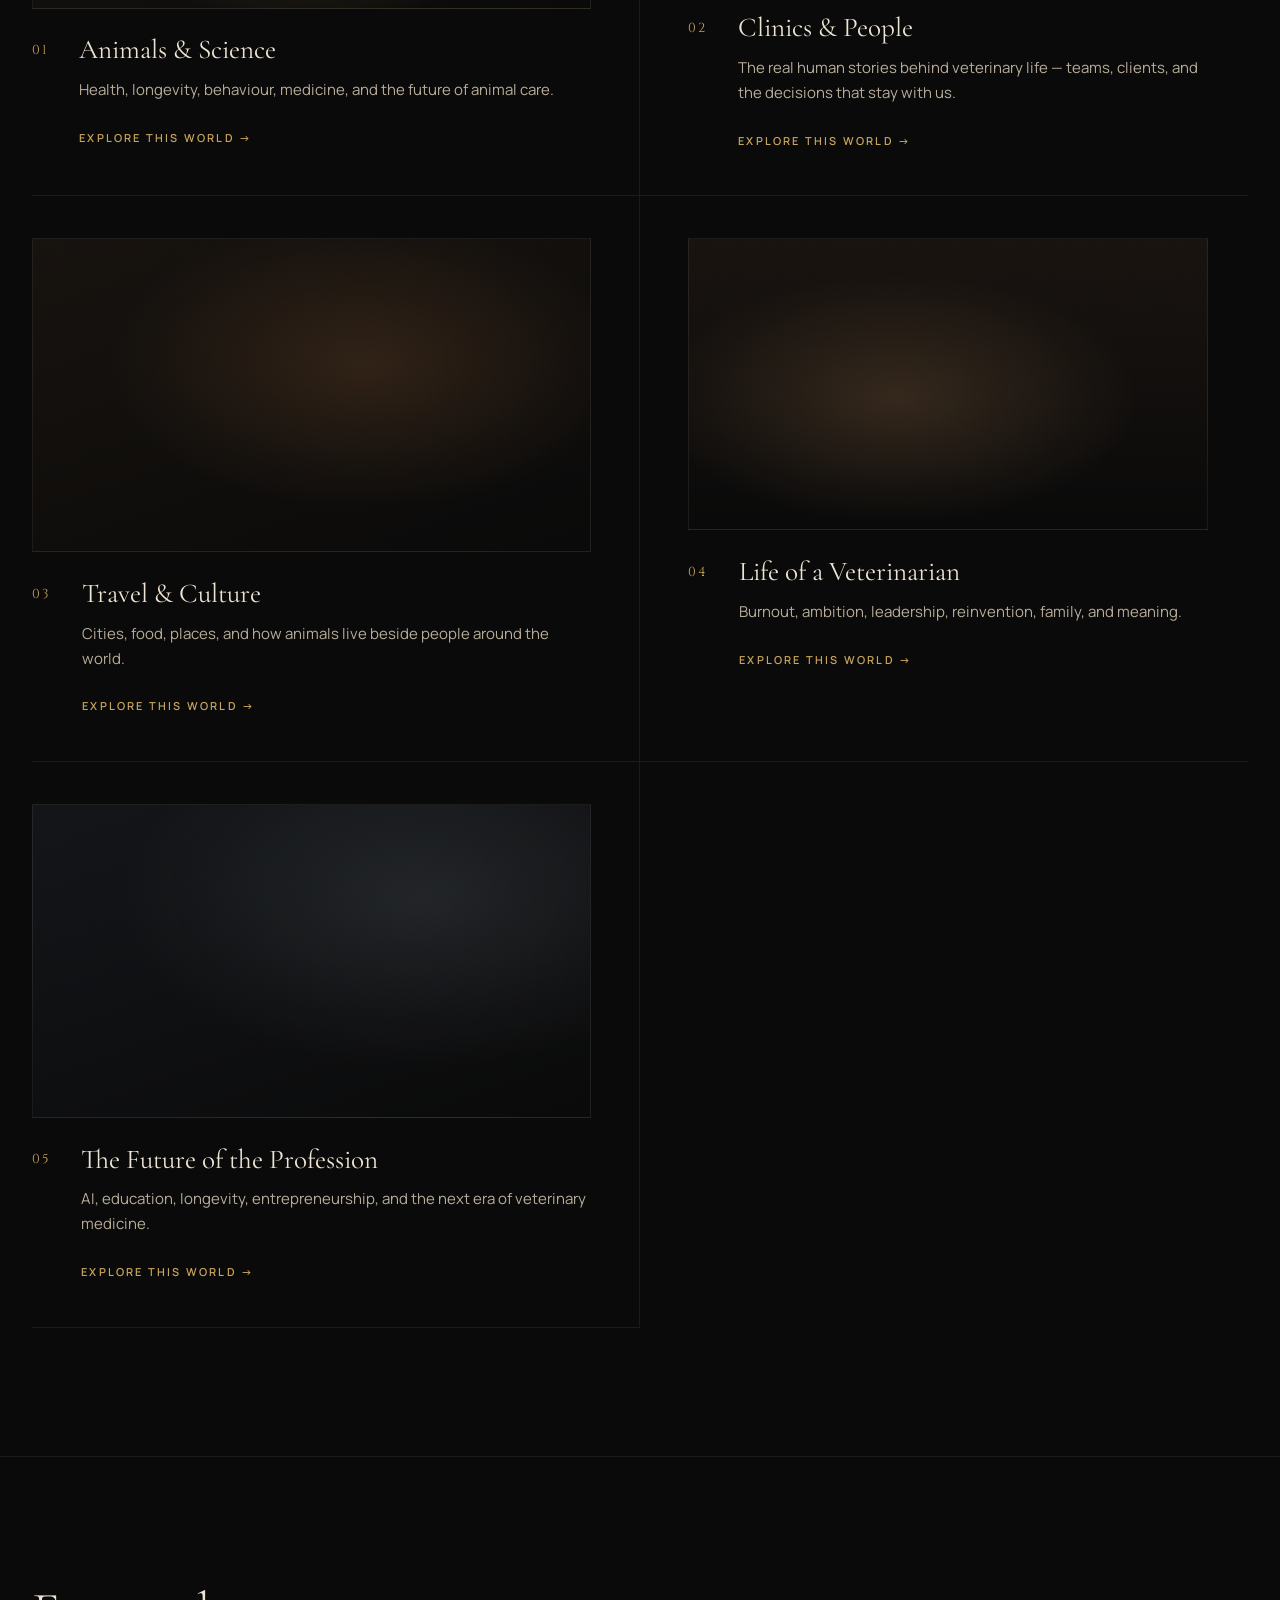
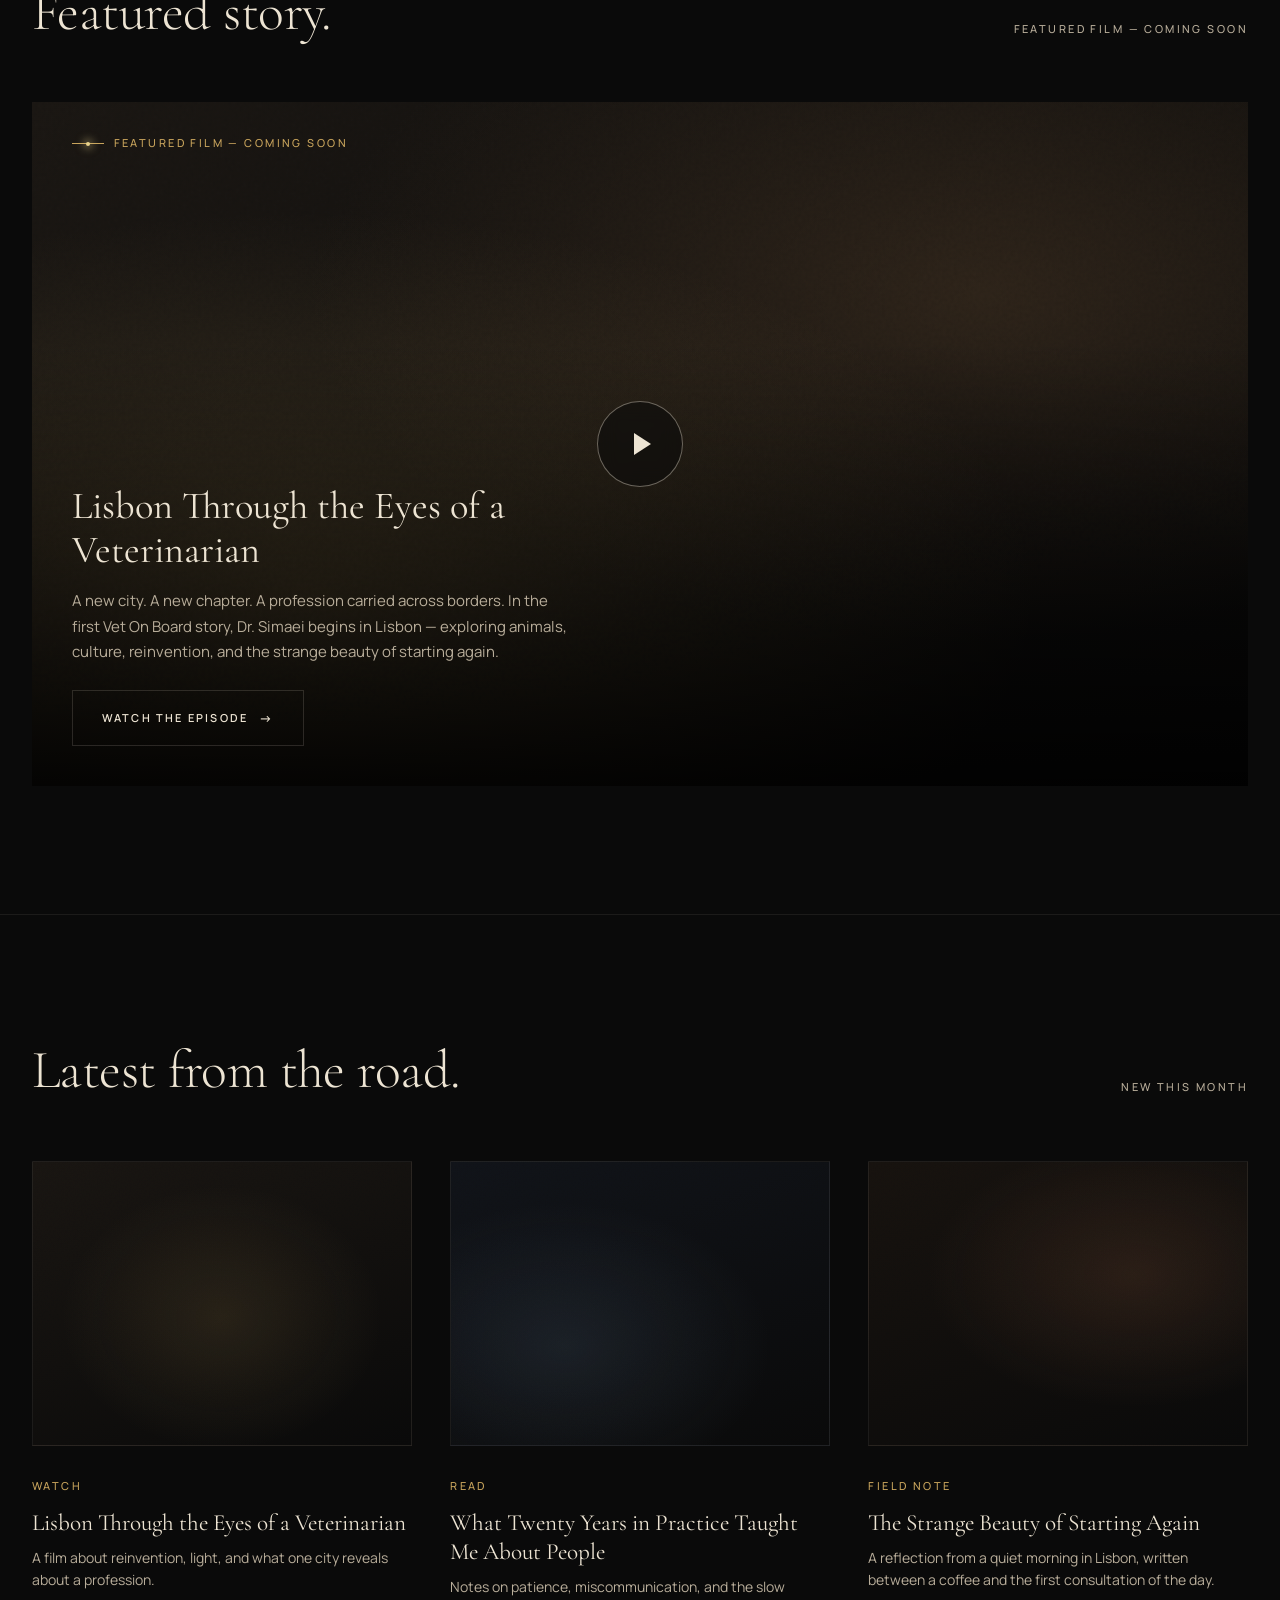
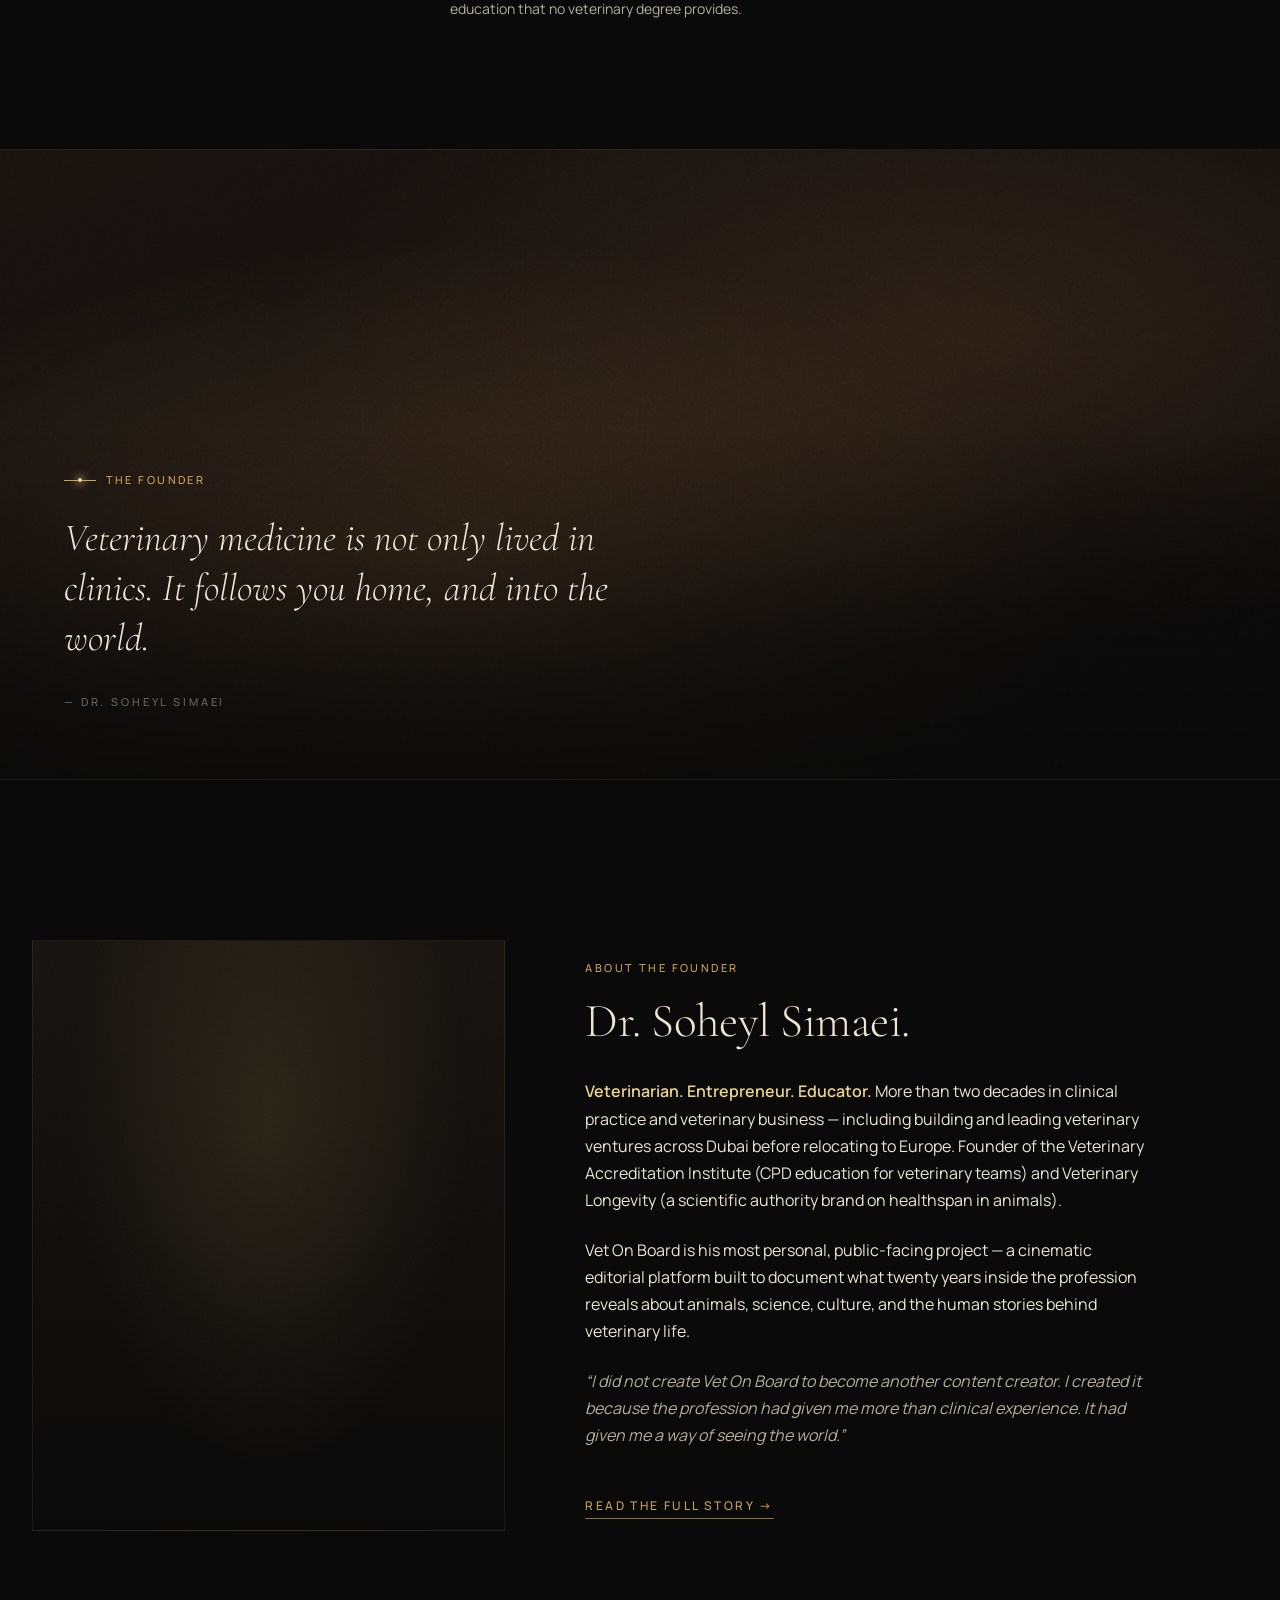
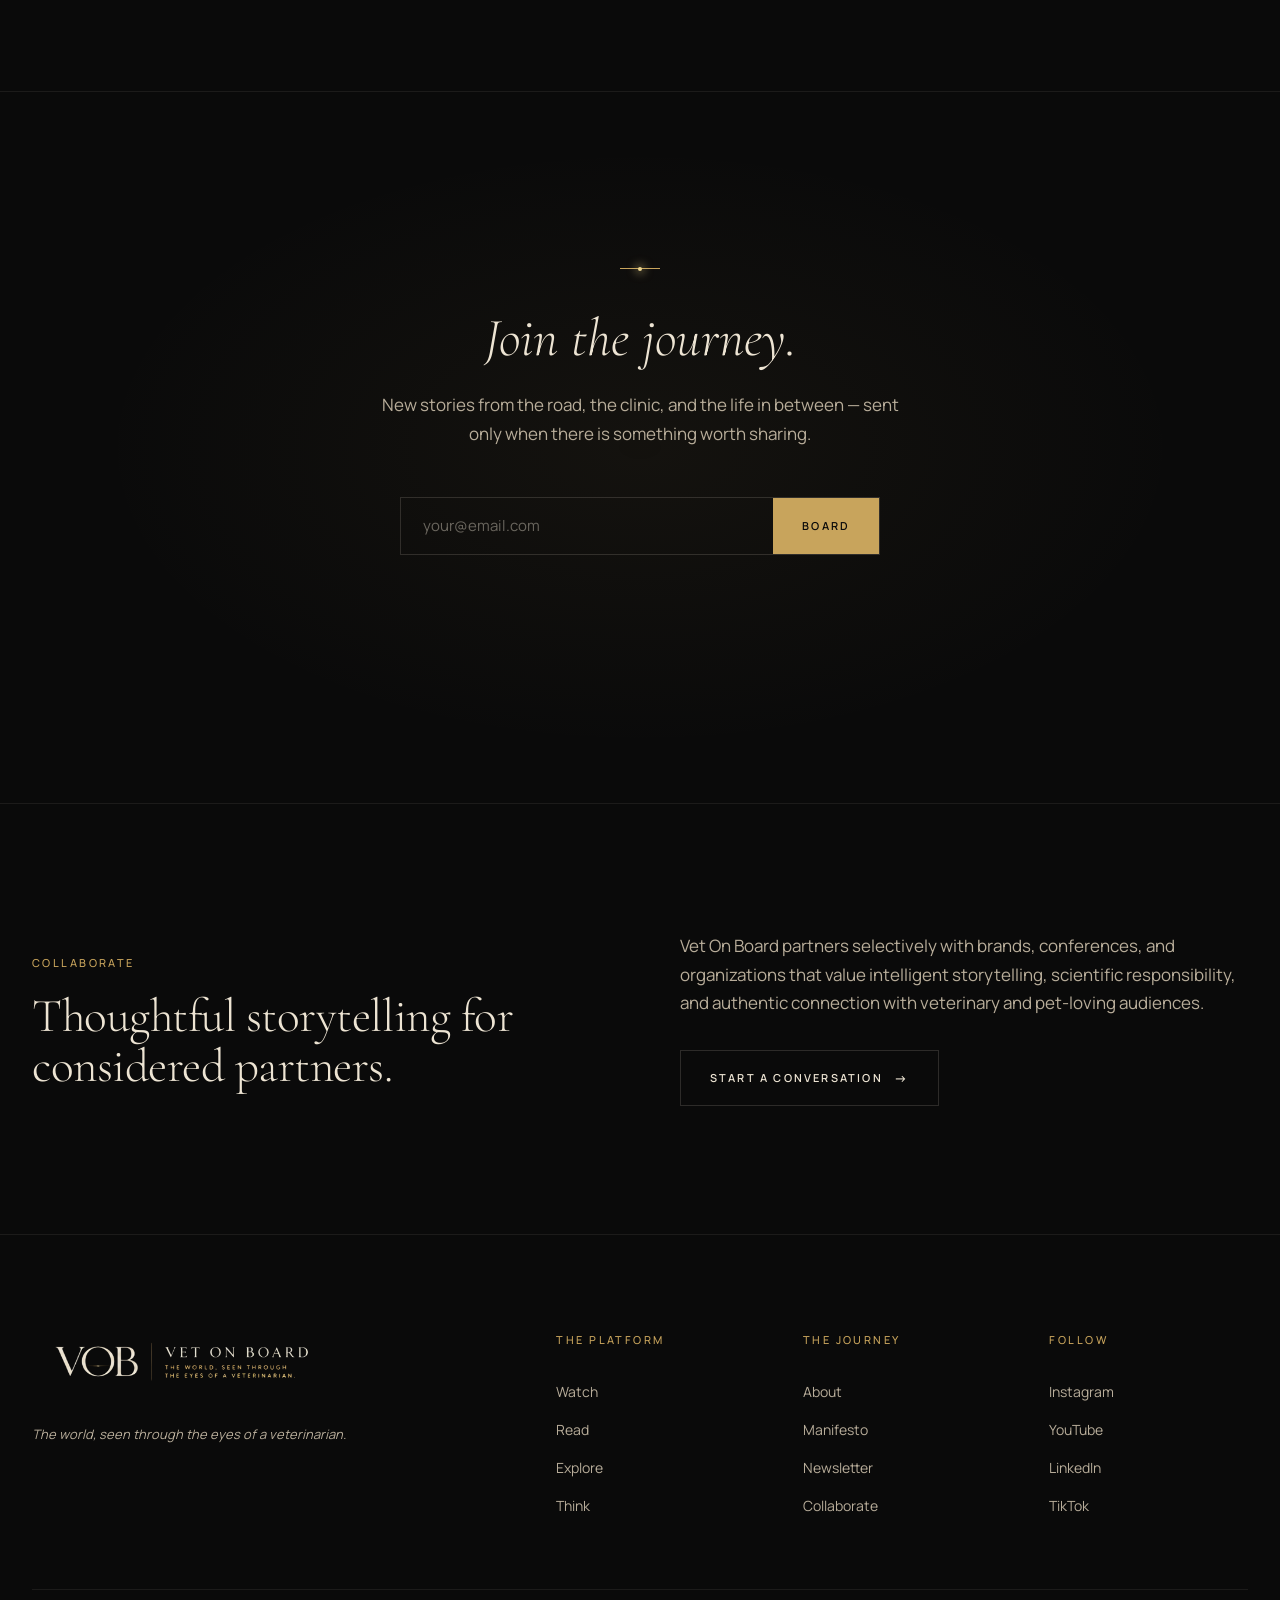
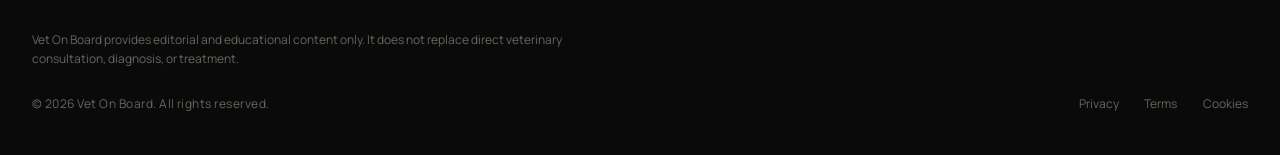
==== commit f1010ed9: "Hero restructure: 16:9 photo frame in middle, black bands above/below Photo now lives in a defined 1" ====
--- a/index.html
+++ b/index.html
@@ -72,16 +72,14 @@
 
 <section class="hero hero-photo">
   <h1 class="sr-only">Vet On Board — The world, seen through the eyes of a veterinarian.</h1>
-  <div class="hero-eyebrow hero-eyebrow-top">
+  <div class="hero-photo-eyebrow">
     <span class="horizon-line"></span>
     <span class="label">Vol. 01 — Lisbon, 2026</span>
   </div>
-  <div class="hero-content">
-    <p class="hero-sub">An independent editorial platform from <strong>Dr. Soheyl Simaei</strong> &mdash; veterinarian, founder, and educator with more than two decades in clinical practice. Stories on animals, science, culture, and the human side of veterinary medicine.</p>
-    <div class="hero-ctas">
-      <a href="/watch" class="btn btn-primary">Watch the Journey <span class="arrow">→</span></a>
-      <a href="/read" class="btn btn-ghost">Read the Journal</a>
-    </div>
+  <div class="hero-photo-frame" role="img" aria-label="Vet On Board — The world, seen through the eyes of a veterinarian"></div>
+  <div class="hero-photo-actions">
+    <a href="/watch" class="btn btn-primary">Watch the Journey <span class="arrow">→</span></a>
+    <a href="/read" class="btn btn-ghost">Read the Journal</a>
   </div>
   <div class="hero-corner-bl">
     <span class="label-muted">Issue One · Coming Q2 2026</span>
--- a/assets/styles.css
+++ b/assets/styles.css
@@ -118,48 +118,41 @@
       linear-gradient(180deg, #0a0a0a 0%, #100e0b 50%, #0a0a0a 100%);
   }
 
-  /* hero — photographic background variant (with VOB lockup baked into image) */
+  /* hero — photographic background variant (photo lives in a 16:9 frame
+     with solid black above and below for nav clearance and CTAs) */
   .hero-photo {
-    align-items: stretch; flex-direction: column;
-    justify-content: space-between;
-    padding: 7rem 2rem 5rem;
-    background-color: var(--bg);
-    background-image:
-      linear-gradient(to bottom,
-        rgba(10,10,10,0.45) 0%,
-        rgba(10,10,10,0.0) 22%,
-        rgba(10,10,10,0.0) 70%,
-        rgba(10,10,10,0.65) 88%,
-        rgba(10,10,10,0.92) 100%
-      ),
-      url('/assets/hero-bg.jpg');
-    background-size: auto, contain;
-    background-position: center, center 45%;
-    background-repeat: no-repeat, no-repeat;
-  }
-  .hero-photo .hero-eyebrow-top {
-    position: relative; z-index: 2;
-    align-self: center;
+    min-height: 100vh;
+    background: var(--bg);
+    background-image: none;
+    display: flex; flex-direction: column;
+    align-items: center;
+    justify-content: center;
+    padding: 7rem 2rem 4rem;
+    text-align: center;
+    gap: 2.4rem;
+    overflow: hidden;
+  }
+  .hero-photo-eyebrow {
+    display: inline-flex; align-items: center;
+    z-index: 2;
     opacity: 0; animation: fadeUp 1.1s 0.2s ease forwards;
   }
-  .hero-photo .hero-content {
-    position: relative; z-index: 2;
-    margin-top: auto;
-    max-width: 780px; margin-left: auto; margin-right: auto;
-    text-align: center;
-    opacity: 0; animation: fadeUp 1.3s 0.7s ease forwards;
-  }
-  .hero-photo .hero-sub {
-    font-size: 1.05rem; line-height: 1.7;
-    max-width: 60ch; margin: 0 auto 2.4rem;
-    color: var(--ivory);
-    text-shadow: 0 1px 24px rgba(0,0,0,0.6);
-  }
-  .hero-photo .hero-sub strong {
-    color: var(--gold-bright); font-weight: 600;
-  }
-  .hero-photo .hero-ctas {
-    display: flex; gap: 1.2rem; justify-content: center; flex-wrap: wrap;
+  .hero-photo-frame {
+    width: 100%;
+    max-width: 1600px;
+    aspect-ratio: 16 / 9;
+    background-image: url('/assets/hero-bg.jpg');
+    background-size: cover;
+    background-position: center;
+    background-repeat: no-repeat;
+    border: 1px solid var(--border);
+    box-shadow: 0 30px 80px -20px rgba(0,0,0,0.6);
+    opacity: 0; animation: fadeUp 1.4s 0.5s ease forwards;
+  }
+  .hero-photo-actions {
+    display: flex; gap: 1.2rem; flex-wrap: wrap; justify-content: center;
+    z-index: 2;
+    opacity: 0; animation: fadeUp 1.3s 0.85s ease forwards;
   }
   .hero::before {
     content: ''; position: absolute; inset: 0;
@@ -727,8 +720,8 @@
     .behind-quote { font-size: 1.4rem; }
     .principles-grid { grid-template-columns: 1fr; gap: 2.4rem; }
     .principles { padding: 5rem 0; }
-    .hero-photo { padding: 6rem 1.4rem 4rem; background-position: center 38%; }
-    .hero-photo .hero-sub { font-size: 0.98rem; }
+    .hero-photo { padding: 6rem 1rem 3.5rem; gap: 1.8rem; }
+    .hero-photo-frame { max-width: 100%; }
     .nav-mark { height: 18px; }
     .sisters-grid { grid-template-columns: 1fr; }
     .sister { border-right: none; border-bottom: 1px solid var(--border); }
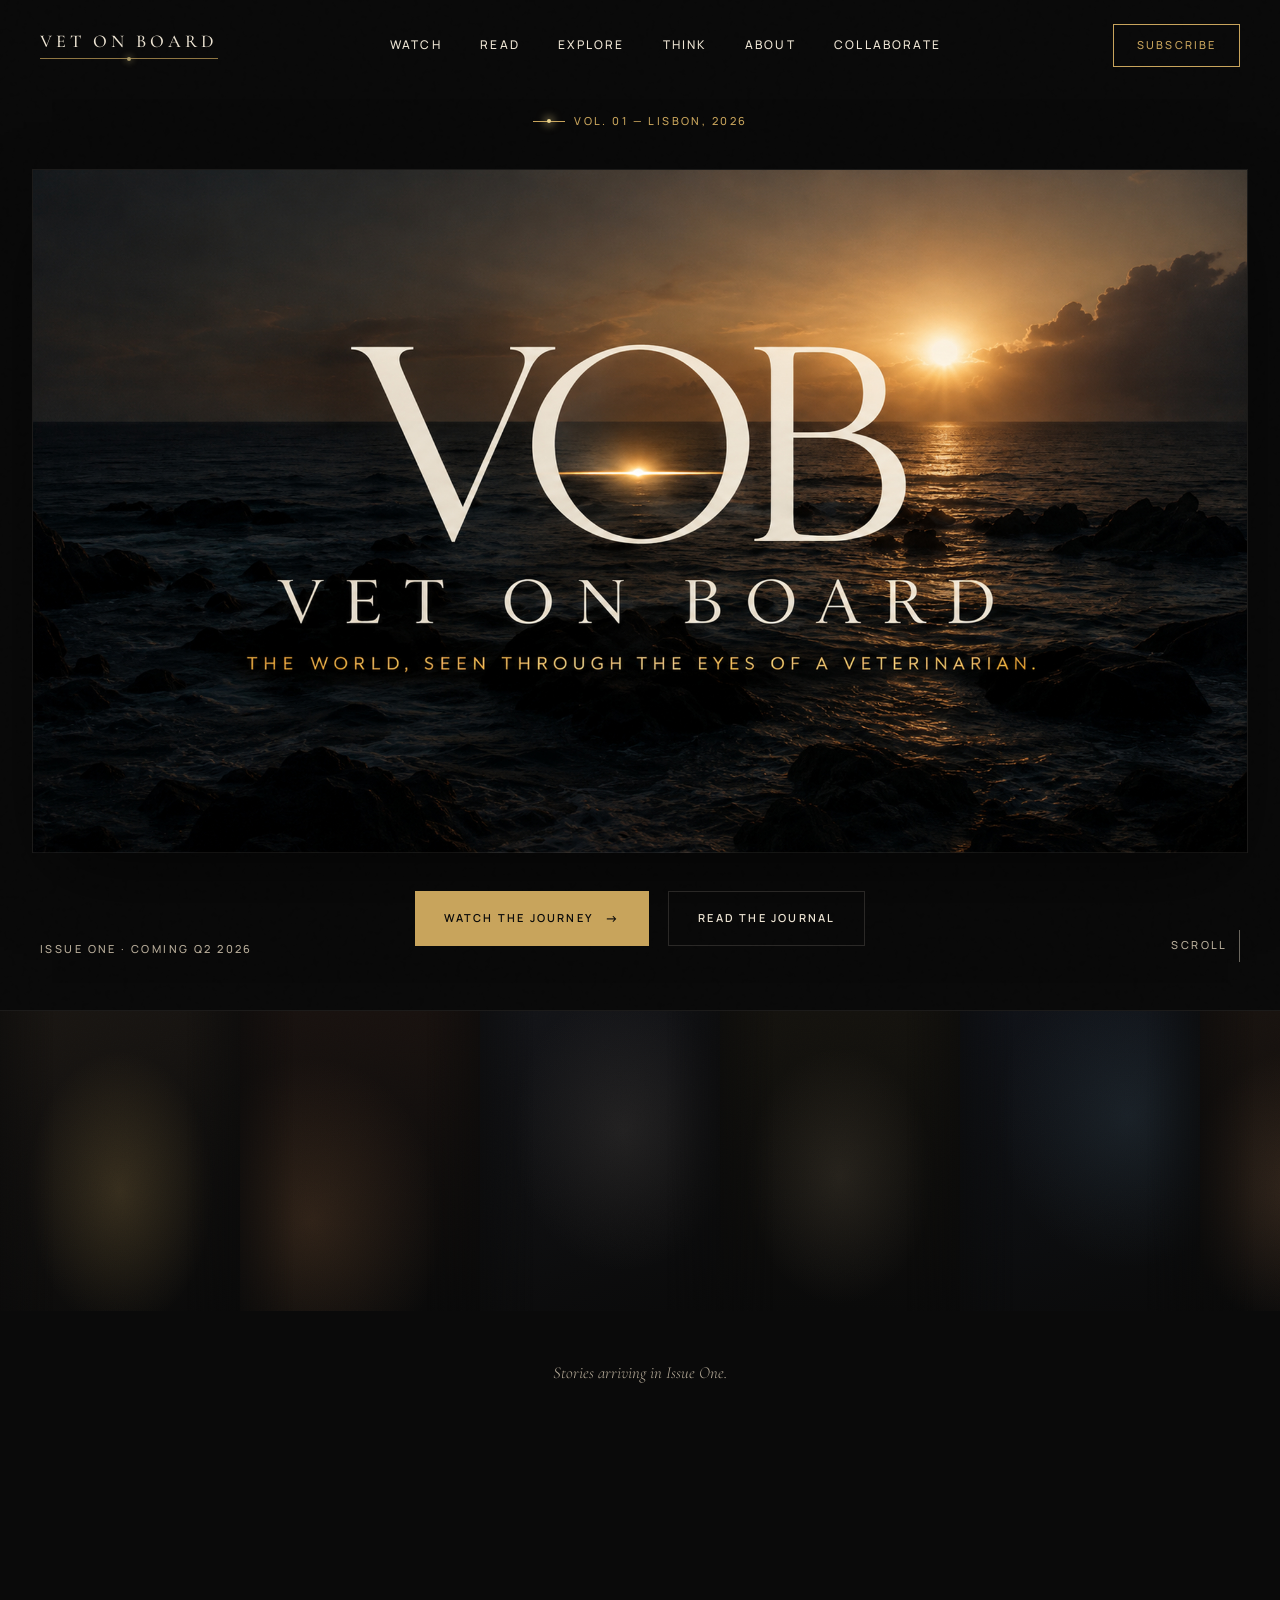
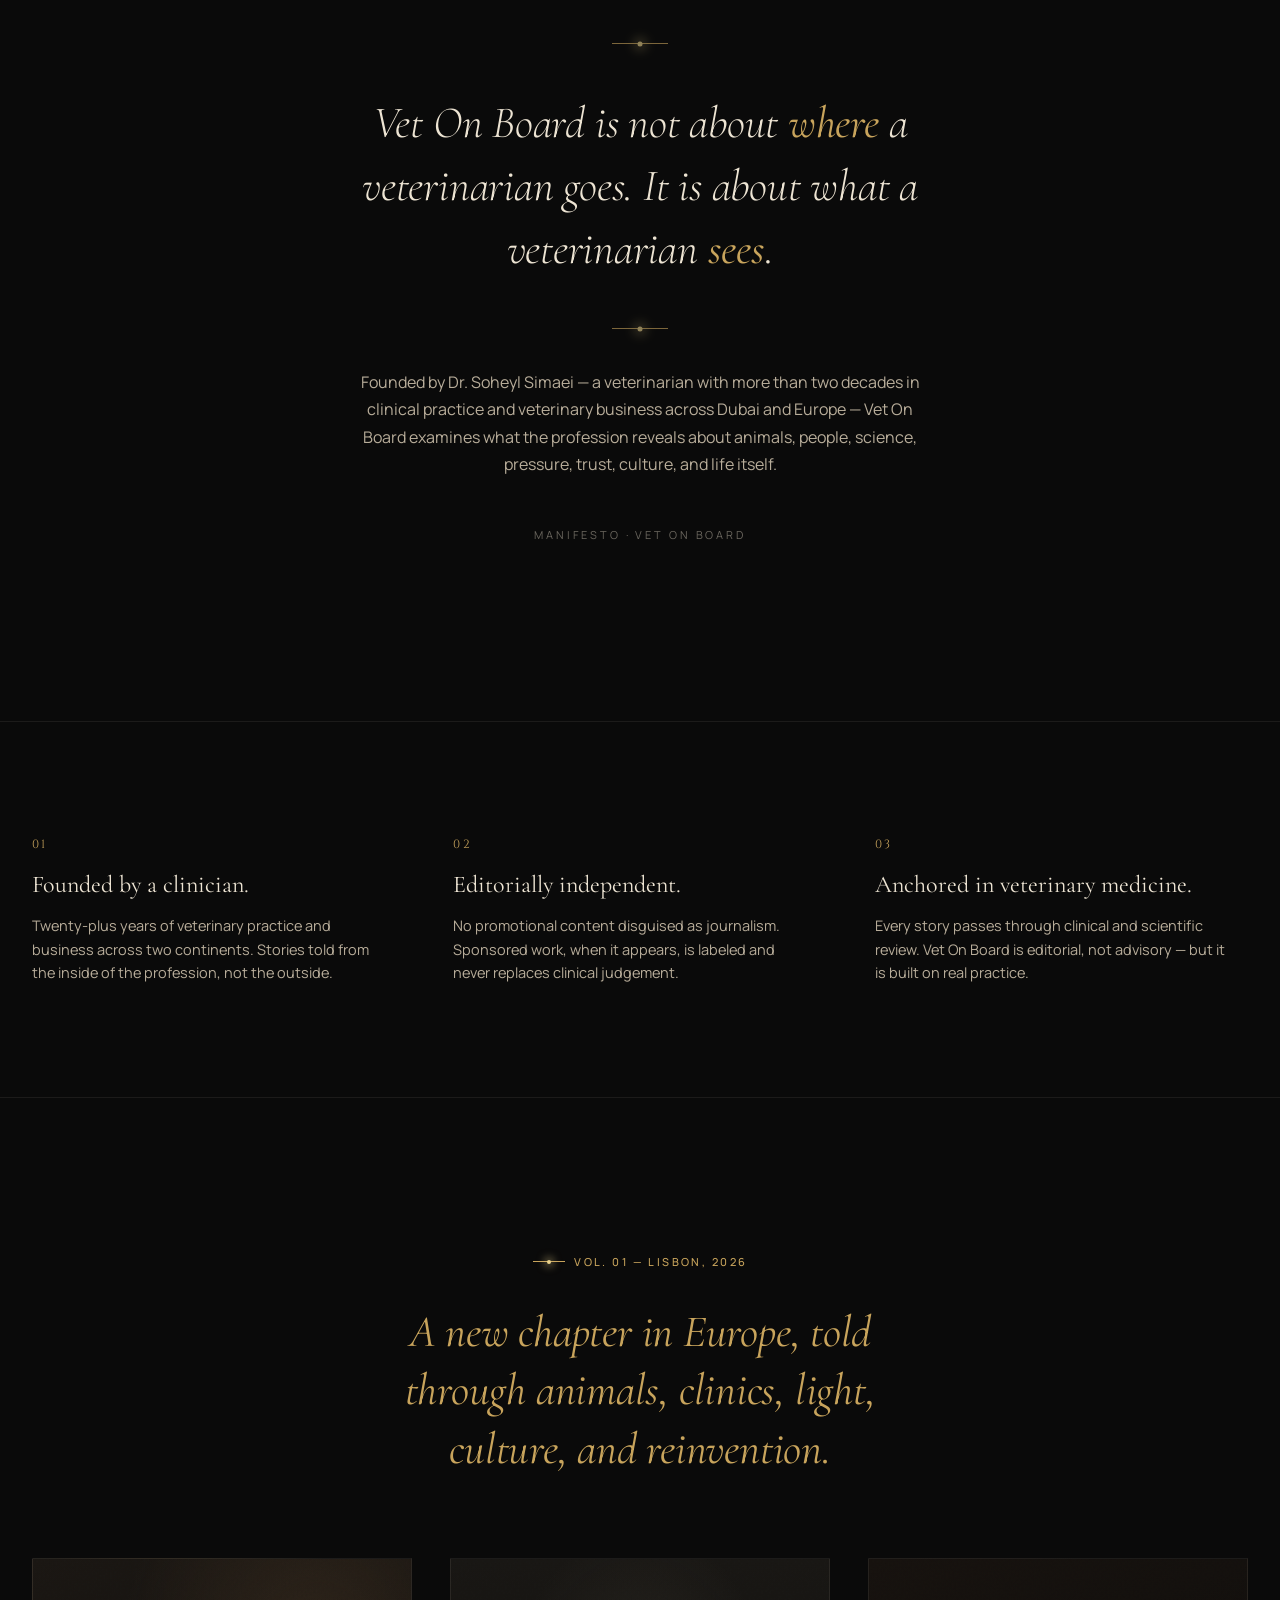
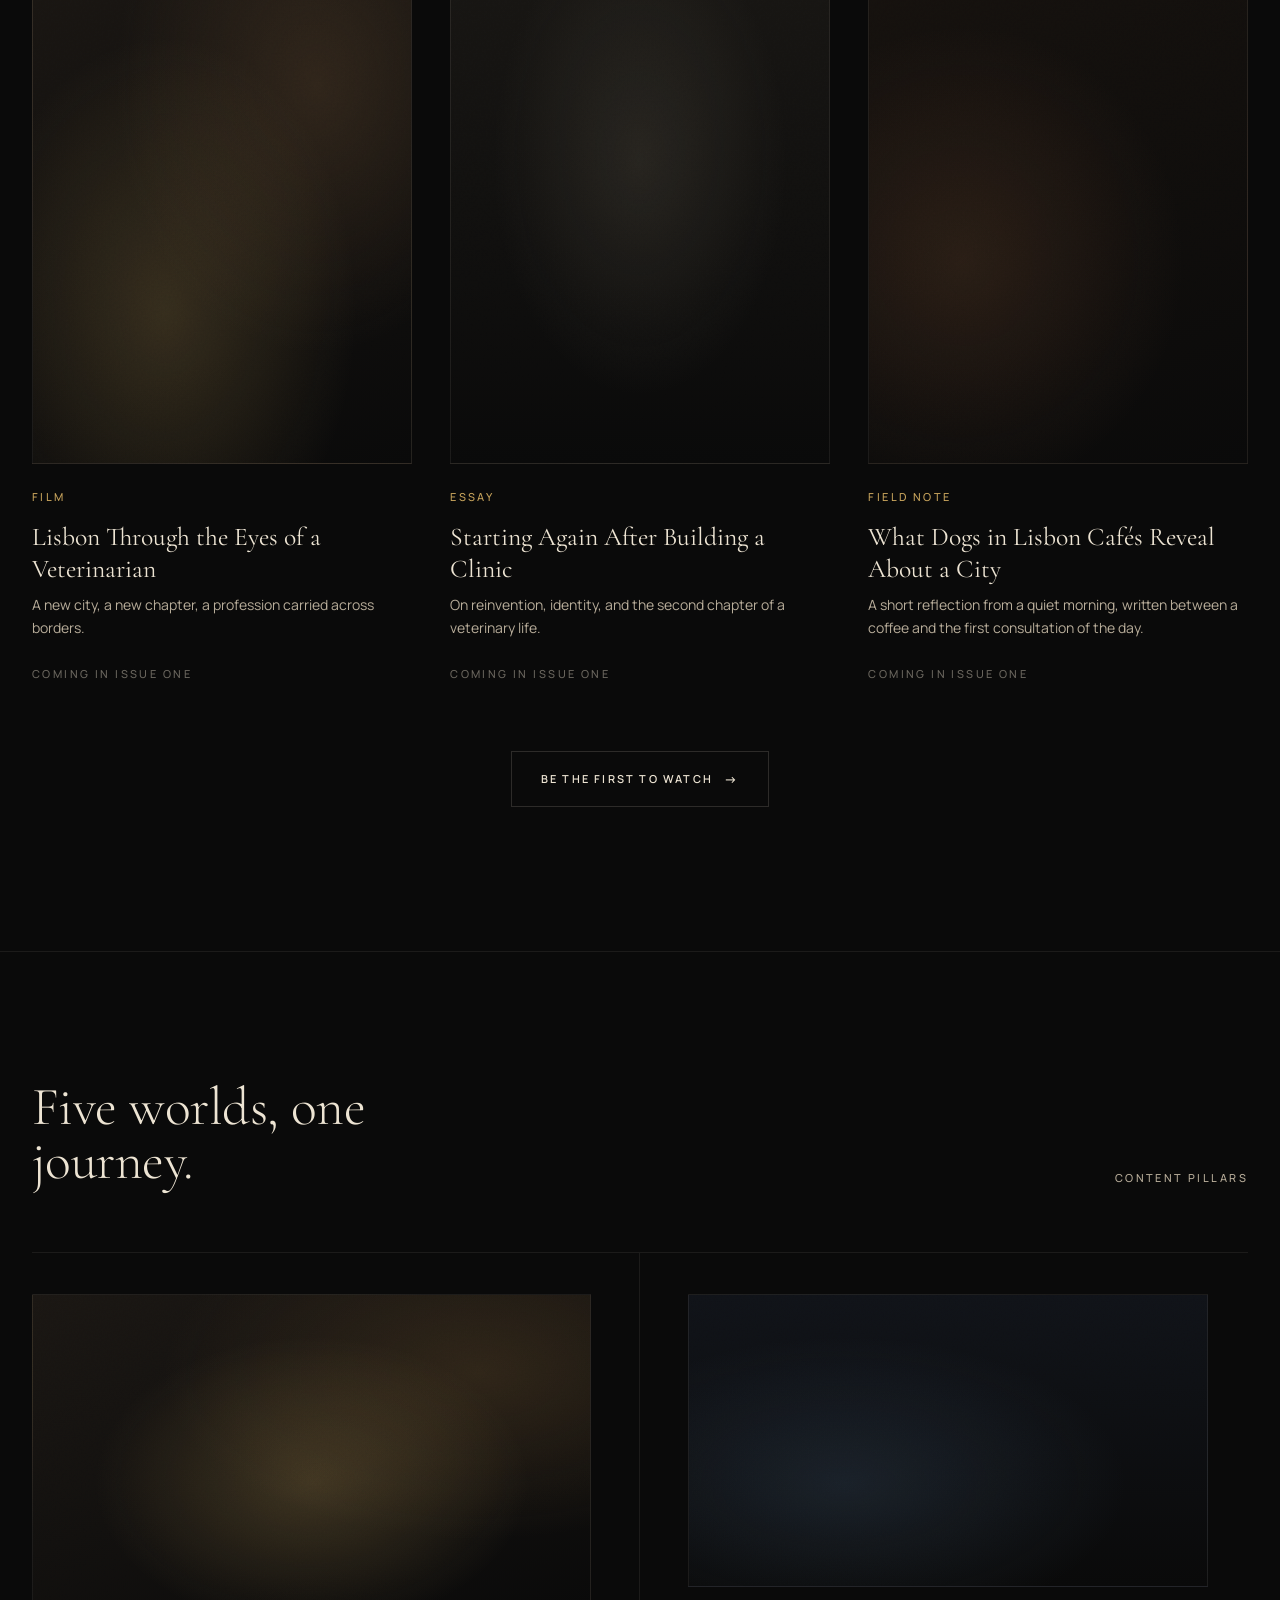
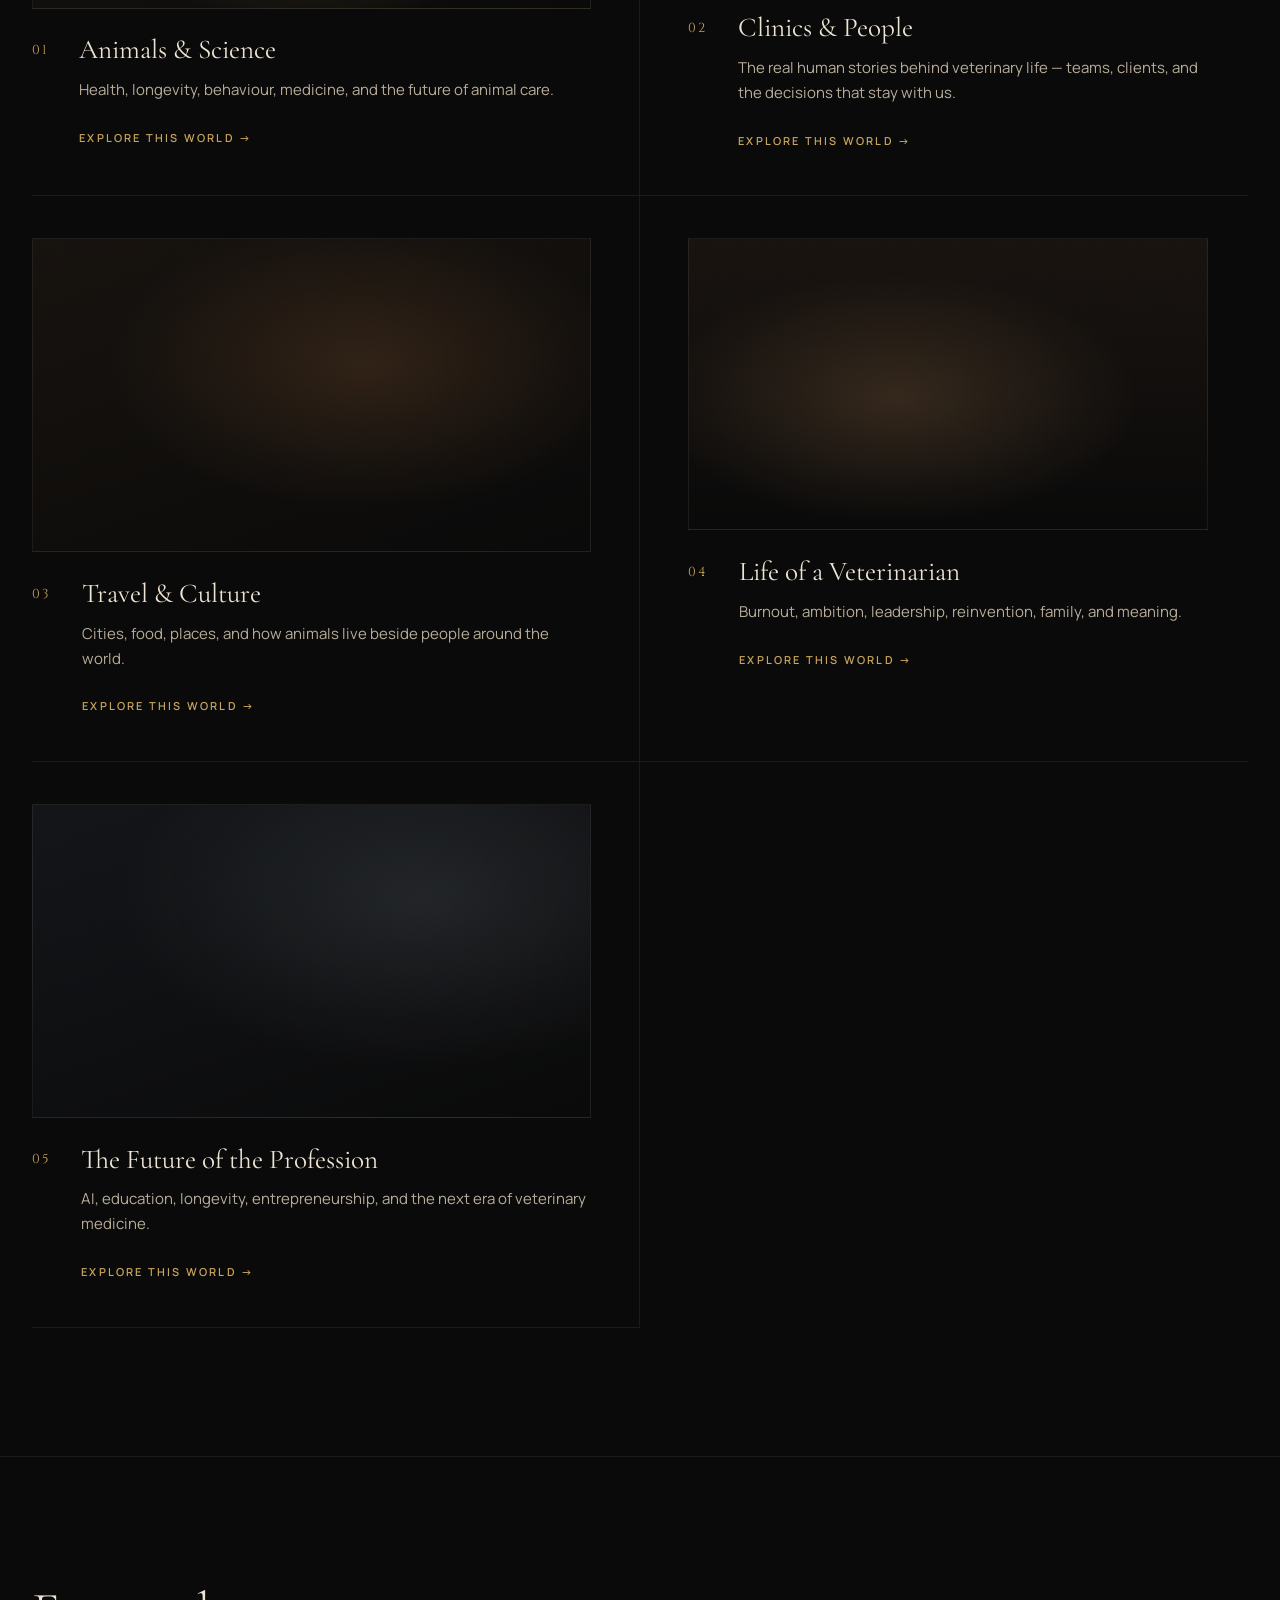
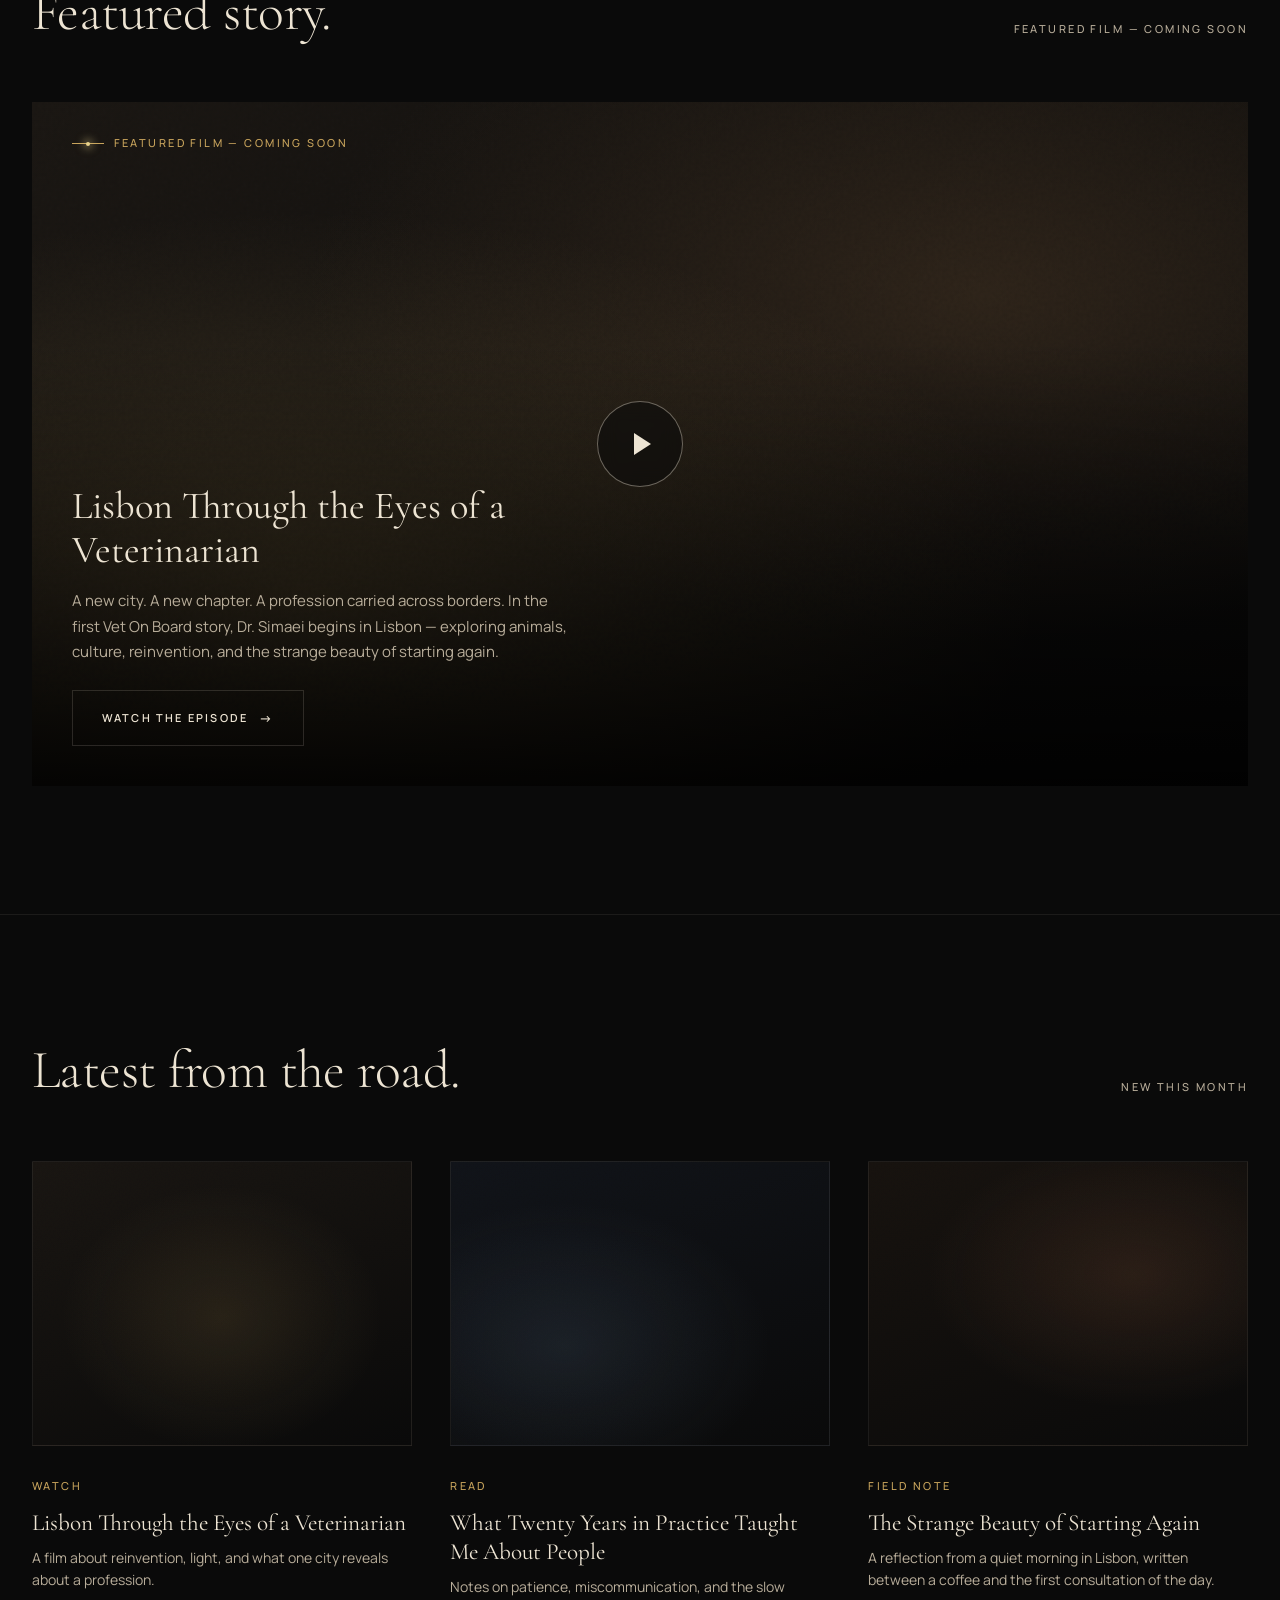
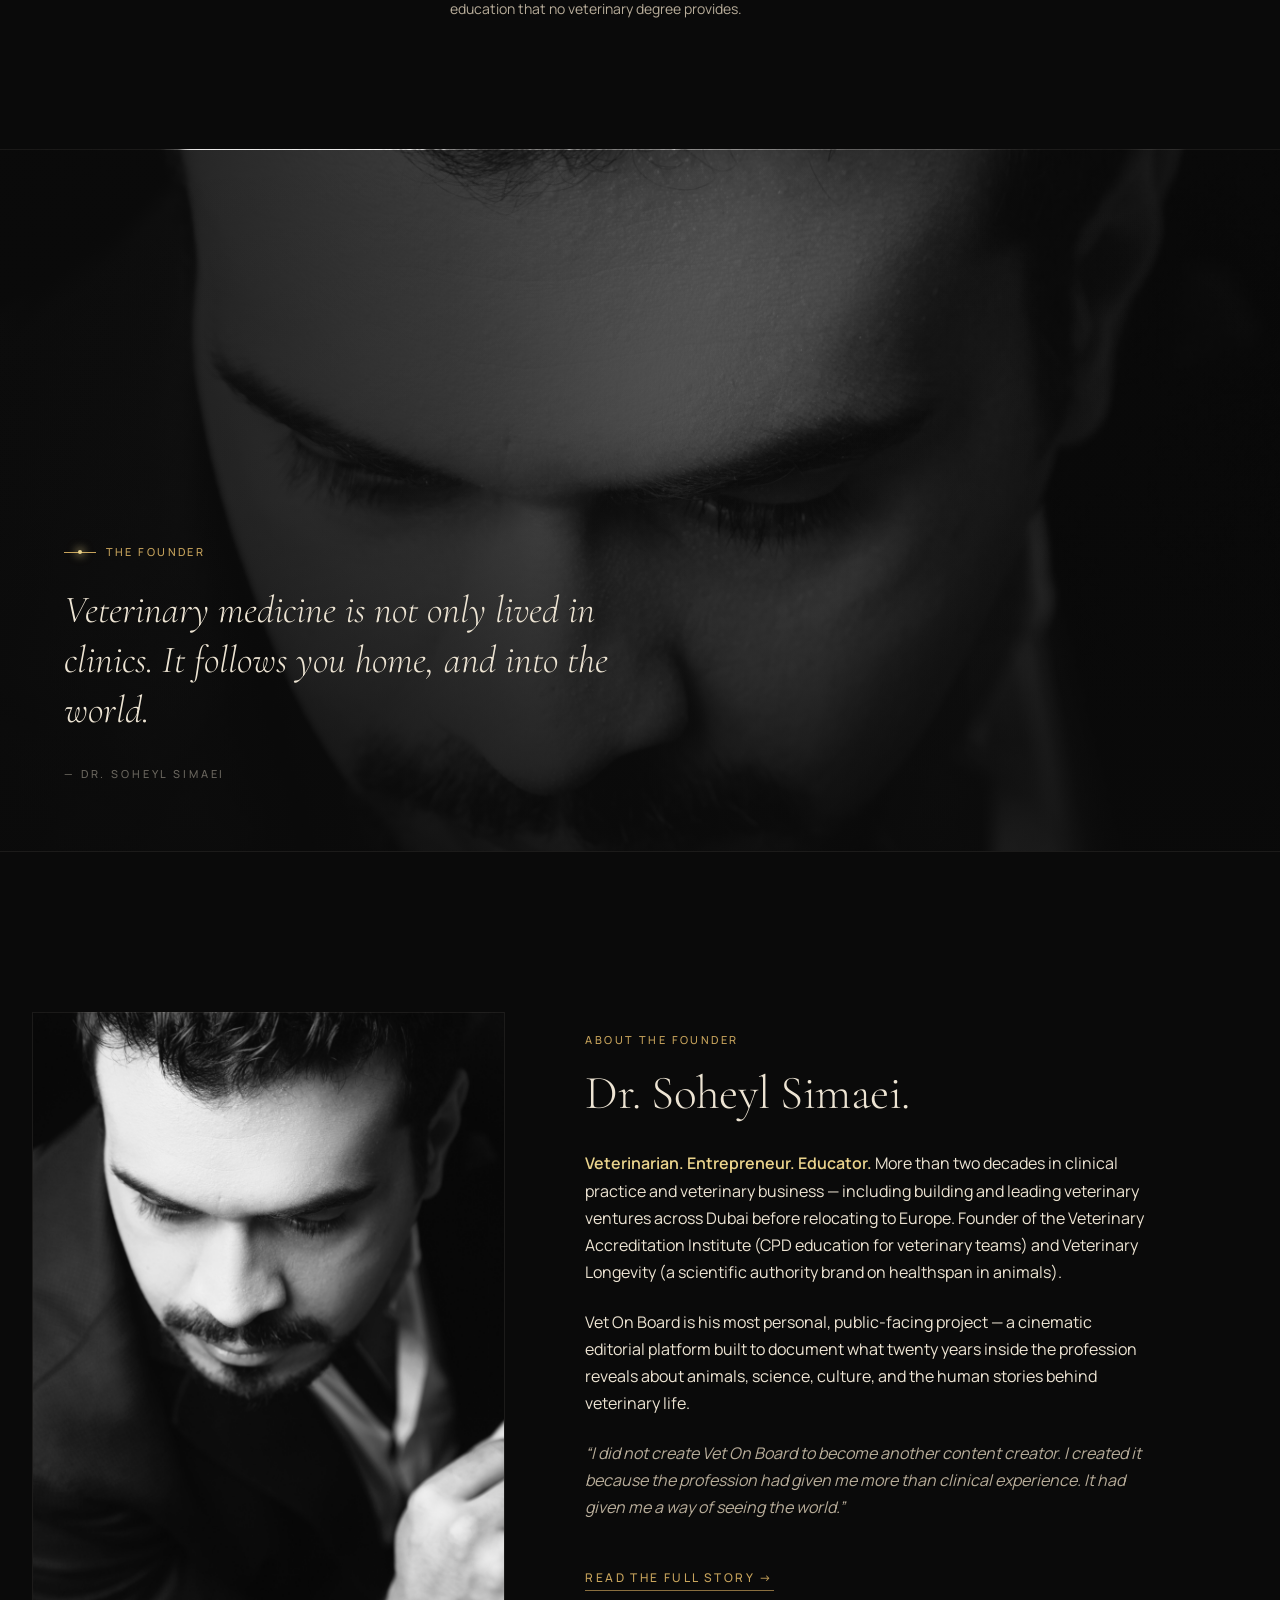
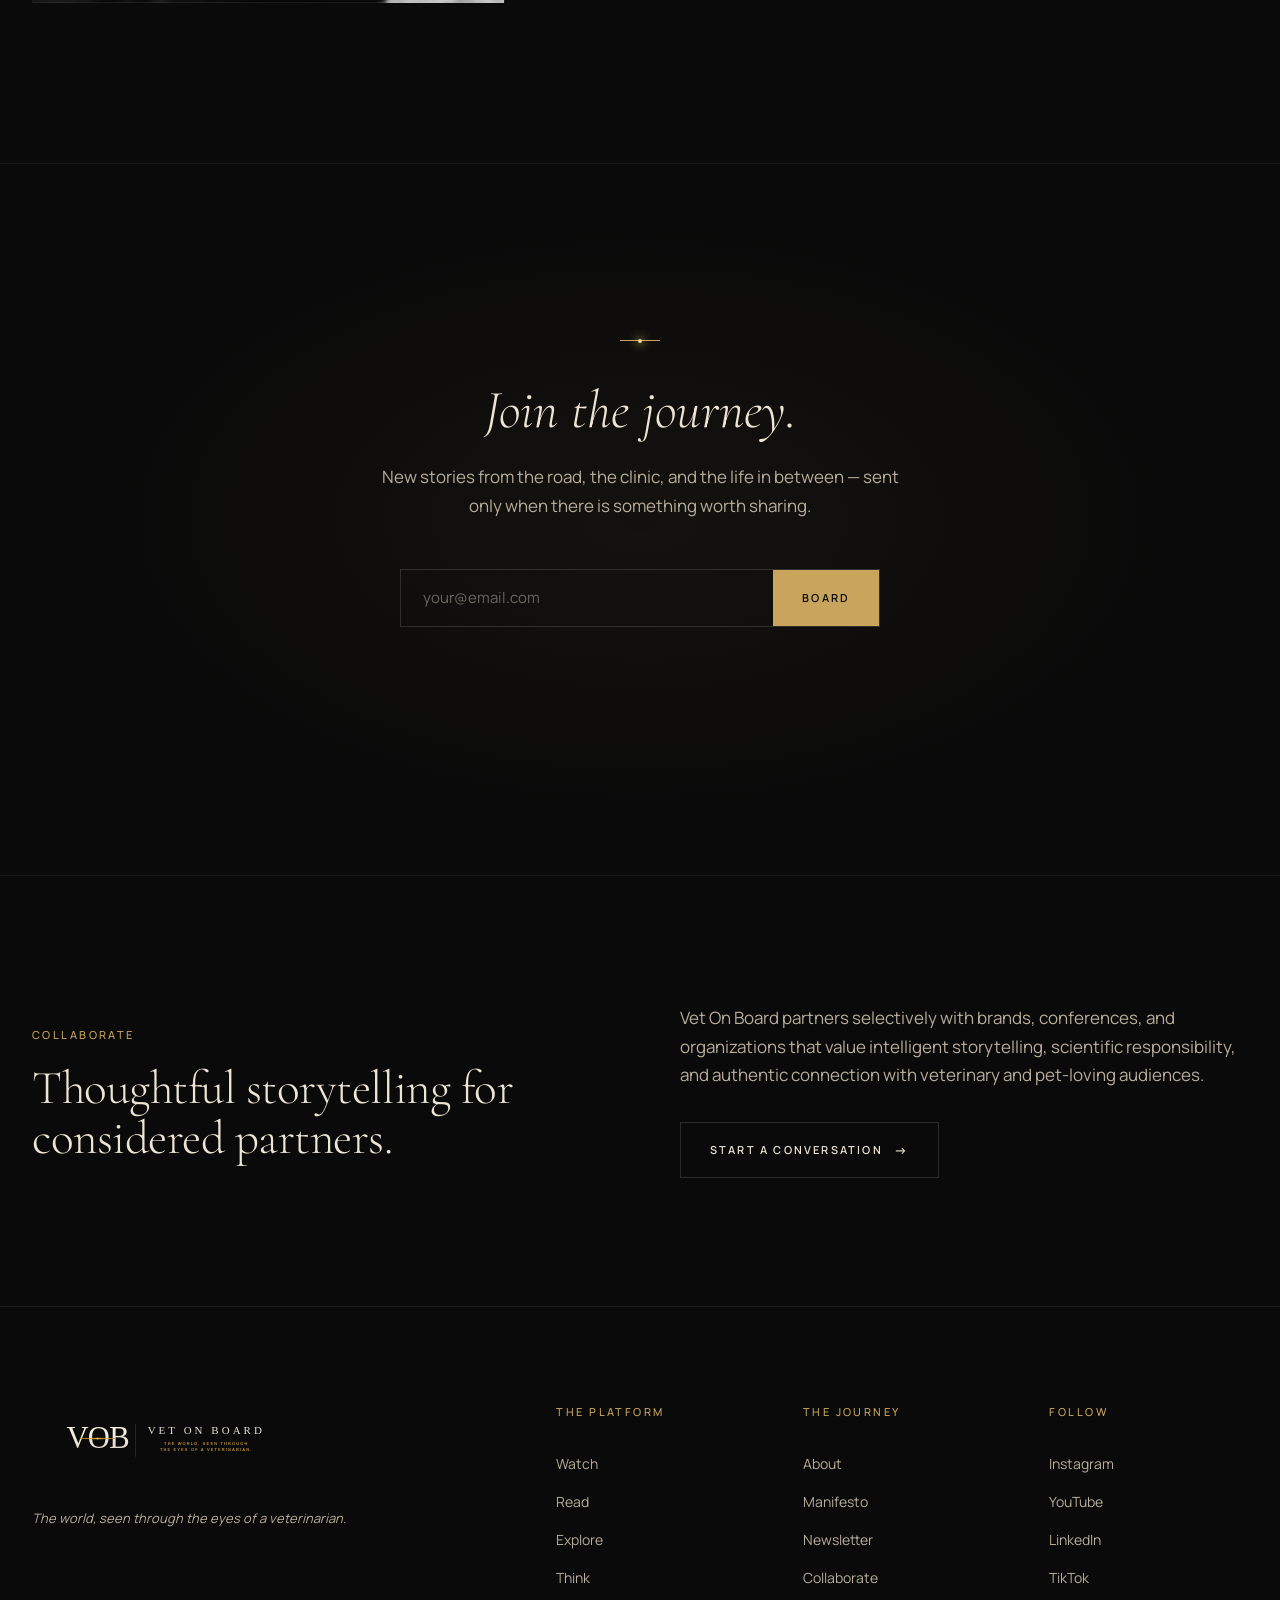
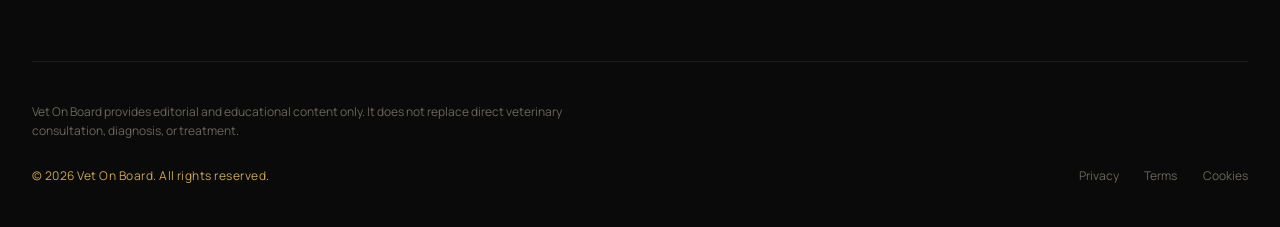
==== commit 1d40a41d: "Footer logo as transparent SVG for crisp rendering at any size Imported the master horizontal-lockup" ====
--- a/index.html
+++ b/index.html
@@ -359,7 +359,7 @@
   <div class="container">
     <div class="footer-top">
       <div class="footer-brand">
-        <img src="assets/vob-logo-horizontal.png" alt="Vet On Board" class="footer-logo">
+        <img src="/assets/vob-logo-horizontal.svg" alt="Vet On Board" class="footer-logo">
         <p>The world, seen through the eyes of a veterinarian.</p>
       </div>
       <div class="footer-col">
--- a/assets/styles.css
+++ b/assets/styles.css
@@ -377,22 +377,22 @@
   /* behind the lens (founder presence) */
   .behind-the-lens {
     position: relative;
-    height: 70vh; min-height: 480px;
+    height: 78vh; min-height: 540px;
     overflow: hidden;
     border-top: 1px solid var(--border);
-    background:
-      radial-gradient(ellipse at 35% 65%, rgba(200, 140, 80, 0.22) 0%, transparent 55%),
-      radial-gradient(ellipse at 75% 30%, rgba(120, 80, 50, 0.30) 0%, transparent 50%),
-      linear-gradient(160deg, #1c1612 0%, #0a0a0a 100%);
+    background-color: var(--bg);
+    background-image: url('/assets/founder-portrait.jpg');
+    background-size: cover;
+    background-position: 65% 22%;
+    background-repeat: no-repeat;
   }
   .behind-the-lens::before {
     content: ''; position: absolute; inset: 0;
-    background-image: url("data:image/svg+xml,%3Csvg viewBox='0 0 200 200' xmlns='http://www.w3.org/2000/svg'%3E%3Cfilter id='n'%3E%3CfeTurbulence type='fractalNoise' baseFrequency='0.85' numOctaves='3' stitchTiles='stitch'/%3E%3CfeColorMatrix values='0 0 0 0 0 0 0 0 0 0 0 0 0 0 0 0 0 0 0.30 0'/%3E%3C/filter%3E%3Crect width='200' height='200' filter='url(%23n)'/%3E%3C/svg%3E");
-    opacity: 0.5; mix-blend-mode: overlay;
+    background: linear-gradient(to right, rgba(10,10,10,0.94) 0%, rgba(10,10,10,0.78) 35%, rgba(10,10,10,0.55) 65%, rgba(10,10,10,0.45) 100%);
   }
   .behind-the-lens::after {
     content: ''; position: absolute; inset: 0;
-    background: linear-gradient(to top, rgba(10,10,10,0.85) 0%, transparent 55%);
+    background: linear-gradient(to top, rgba(10,10,10,0.7) 0%, rgba(10,10,10,0.15) 50%, rgba(10,10,10,0.0) 100%);
   }
   .behind-overlay {
     position: absolute; bottom: 4rem; left: 0; right: 0; z-index: 2;
@@ -578,15 +578,12 @@
   .about-grid { display: grid; grid-template-columns: 5fr 7fr; gap: 5rem; align-items: center; }
   .about-portrait {
     aspect-ratio: 4 / 5;
-    background:
-      radial-gradient(ellipse at 50% 30%, rgba(200, 164, 92, 0.14) 0%, transparent 60%),
-      linear-gradient(180deg, #1a1612 0%, #0a0a0a 100%);
+    background-color: var(--bg);
+    background-image: url('/assets/founder-portrait.jpg');
+    background-size: cover;
+    background-position: center 18%;
+    background-repeat: no-repeat;
     position: relative; border: 1px solid var(--border);
-  }
-  .about-portrait::after {
-    content: ''; position: absolute; inset: 0;
-    background-image: url("data:image/svg+xml,%3Csvg viewBox='0 0 200 200' xmlns='http://www.w3.org/2000/svg'%3E%3Cfilter id='n'%3E%3CfeTurbulence type='fractalNoise' baseFrequency='0.9' numOctaves='2' stitchTiles='stitch'/%3E%3CfeColorMatrix values='0 0 0 0 0 0 0 0 0 0 0 0 0 0 0 0 0 0 0.18 0'/%3E%3C/filter%3E%3Crect width='200' height='200' filter='url(%23n)'/%3E%3C/svg%3E");
-    opacity: 0.5; mix-blend-mode: overlay;
   }
   .about h3 {
     font-family: 'Cormorant Garamond', serif;
@@ -696,7 +693,7 @@
     flex-wrap: wrap; gap: 1.2rem;
   }
   .footer-copyright {
-    font-size: 12px; color: var(--ivory-faint);
+    font-size: 12px; color: var(--gold);
     letter-spacing: 0.04em;
   }
   .footer-legal { display: flex; gap: 1.6rem; font-size: 12px; }
@@ -939,22 +936,22 @@
   /* about page — long-form layout */
   .founder-image {
     position: relative;
-    height: 80vh; min-height: 520px;
+    height: 88vh; min-height: 600px;
     overflow: hidden;
     border-bottom: 1px solid var(--border);
-    background:
-      radial-gradient(ellipse at 35% 65%, rgba(200, 140, 80, 0.22) 0%, transparent 55%),
-      radial-gradient(ellipse at 75% 30%, rgba(120, 80, 50, 0.30) 0%, transparent 50%),
-      linear-gradient(160deg, #1c1612 0%, #0a0a0a 100%);
+    background-color: var(--bg);
+    background-image: url('/assets/founder-portrait.jpg');
+    background-size: cover;
+    background-position: 60% 22%;
+    background-repeat: no-repeat;
   }
   .founder-image::before {
     content: ''; position: absolute; inset: 0;
-    background-image: url("data:image/svg+xml,%3Csvg viewBox='0 0 200 200' xmlns='http://www.w3.org/2000/svg'%3E%3Cfilter id='n'%3E%3CfeTurbulence type='fractalNoise' baseFrequency='0.85' numOctaves='3' stitchTiles='stitch'/%3E%3CfeColorMatrix values='0 0 0 0 0 0 0 0 0 0 0 0 0 0 0 0 0 0 0.30 0'/%3E%3C/filter%3E%3Crect width='200' height='200' filter='url(%23n)'/%3E%3C/svg%3E");
-    opacity: 0.5; mix-blend-mode: overlay;
+    background: linear-gradient(to right, rgba(10,10,10,0.92) 0%, rgba(10,10,10,0.7) 35%, rgba(10,10,10,0.45) 65%, rgba(10,10,10,0.4) 100%);
   }
   .founder-image::after {
     content: ''; position: absolute; inset: 0;
-    background: linear-gradient(to top, rgba(10,10,10,0.85) 0%, transparent 55%);
+    background: linear-gradient(to top, rgba(10,10,10,0.78) 0%, rgba(10,10,10,0.15) 50%, transparent 100%);
   }
   .founder-image-overlay {
     position: absolute; bottom: 4rem; left: 4rem; right: 4rem; z-index: 2;
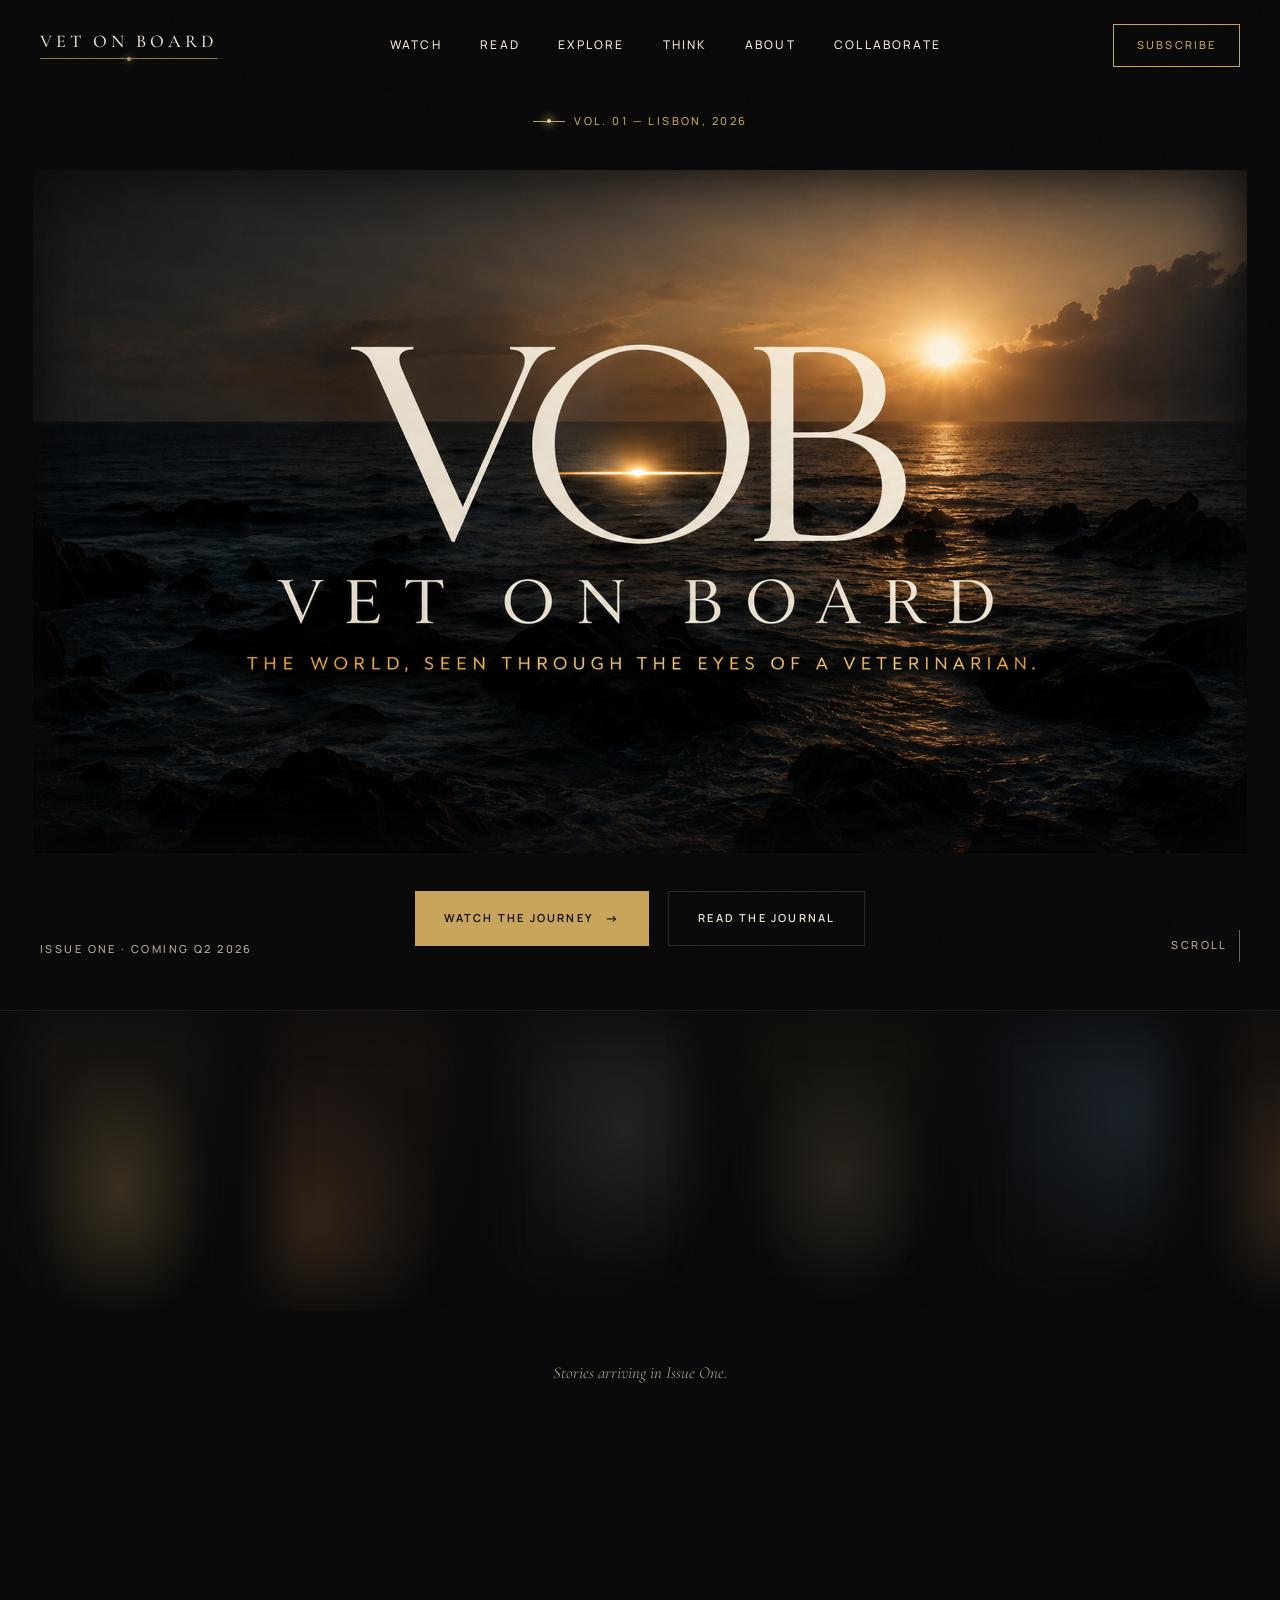
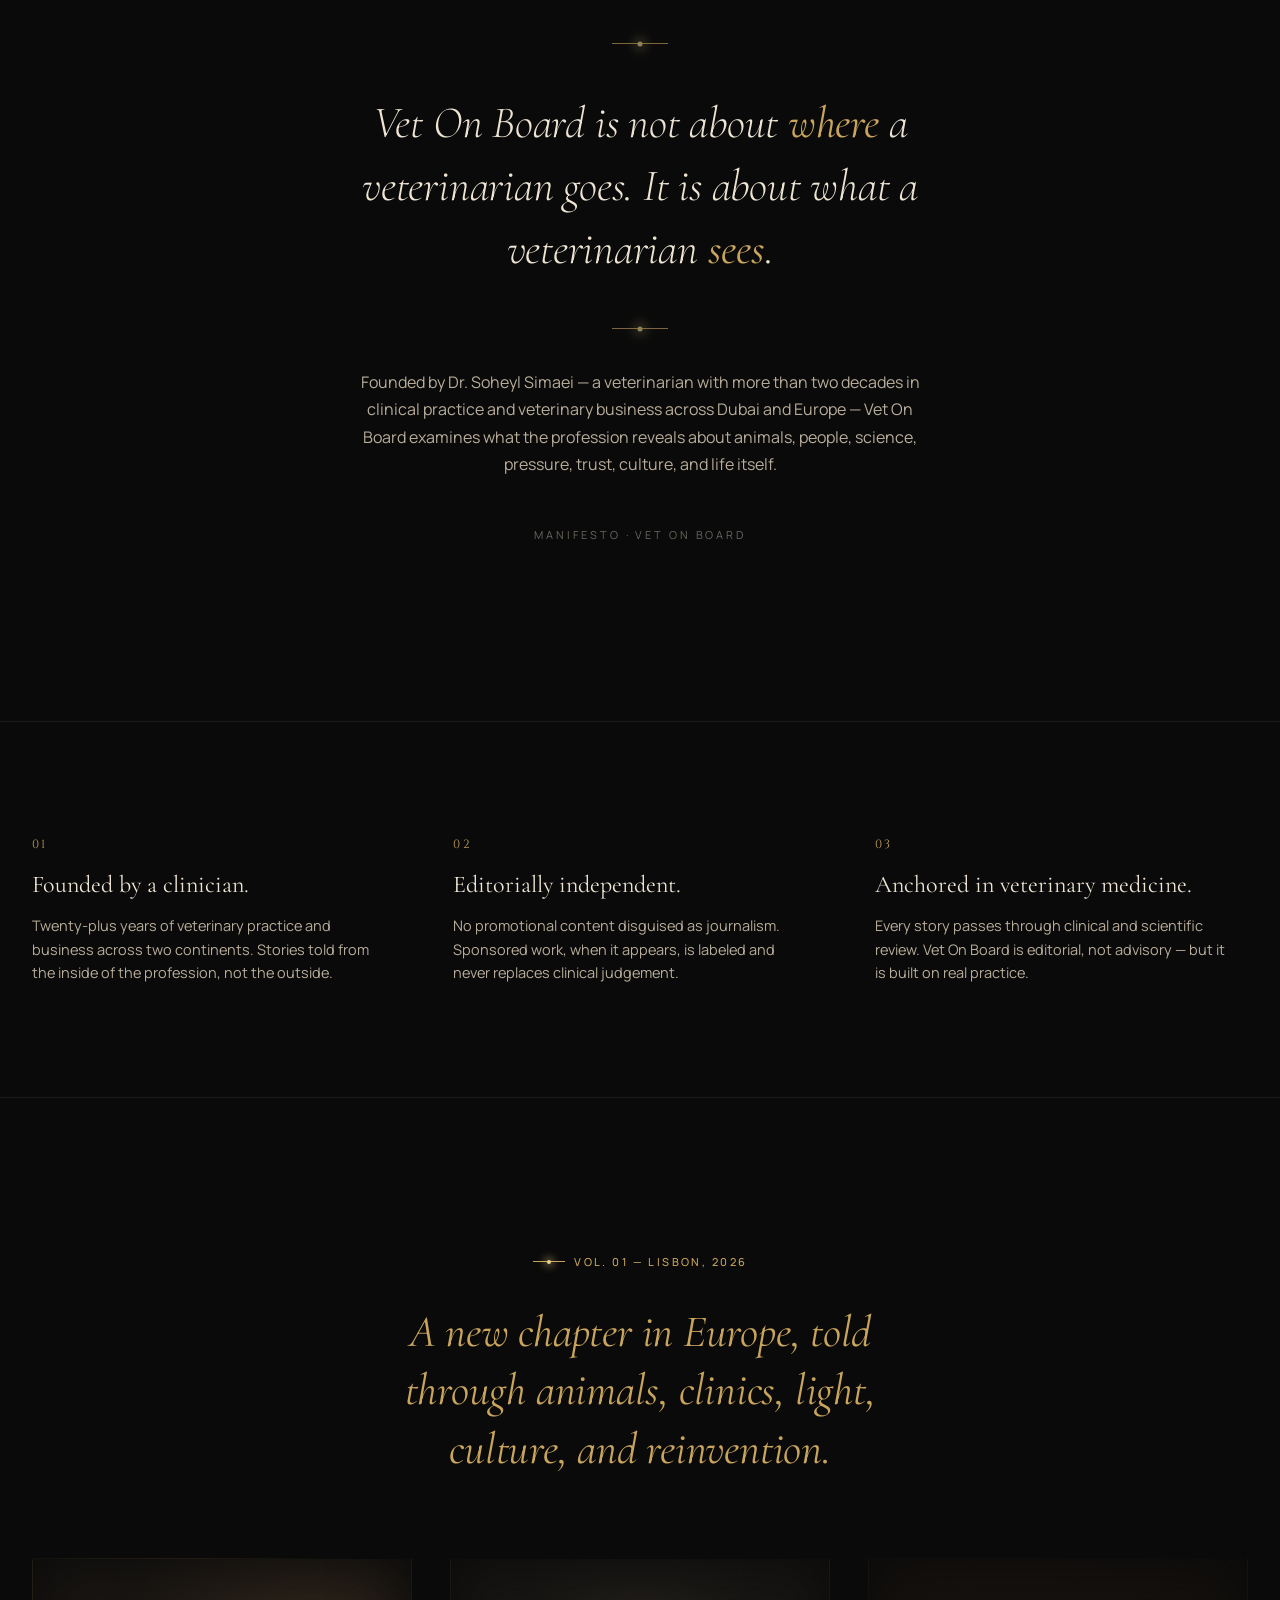
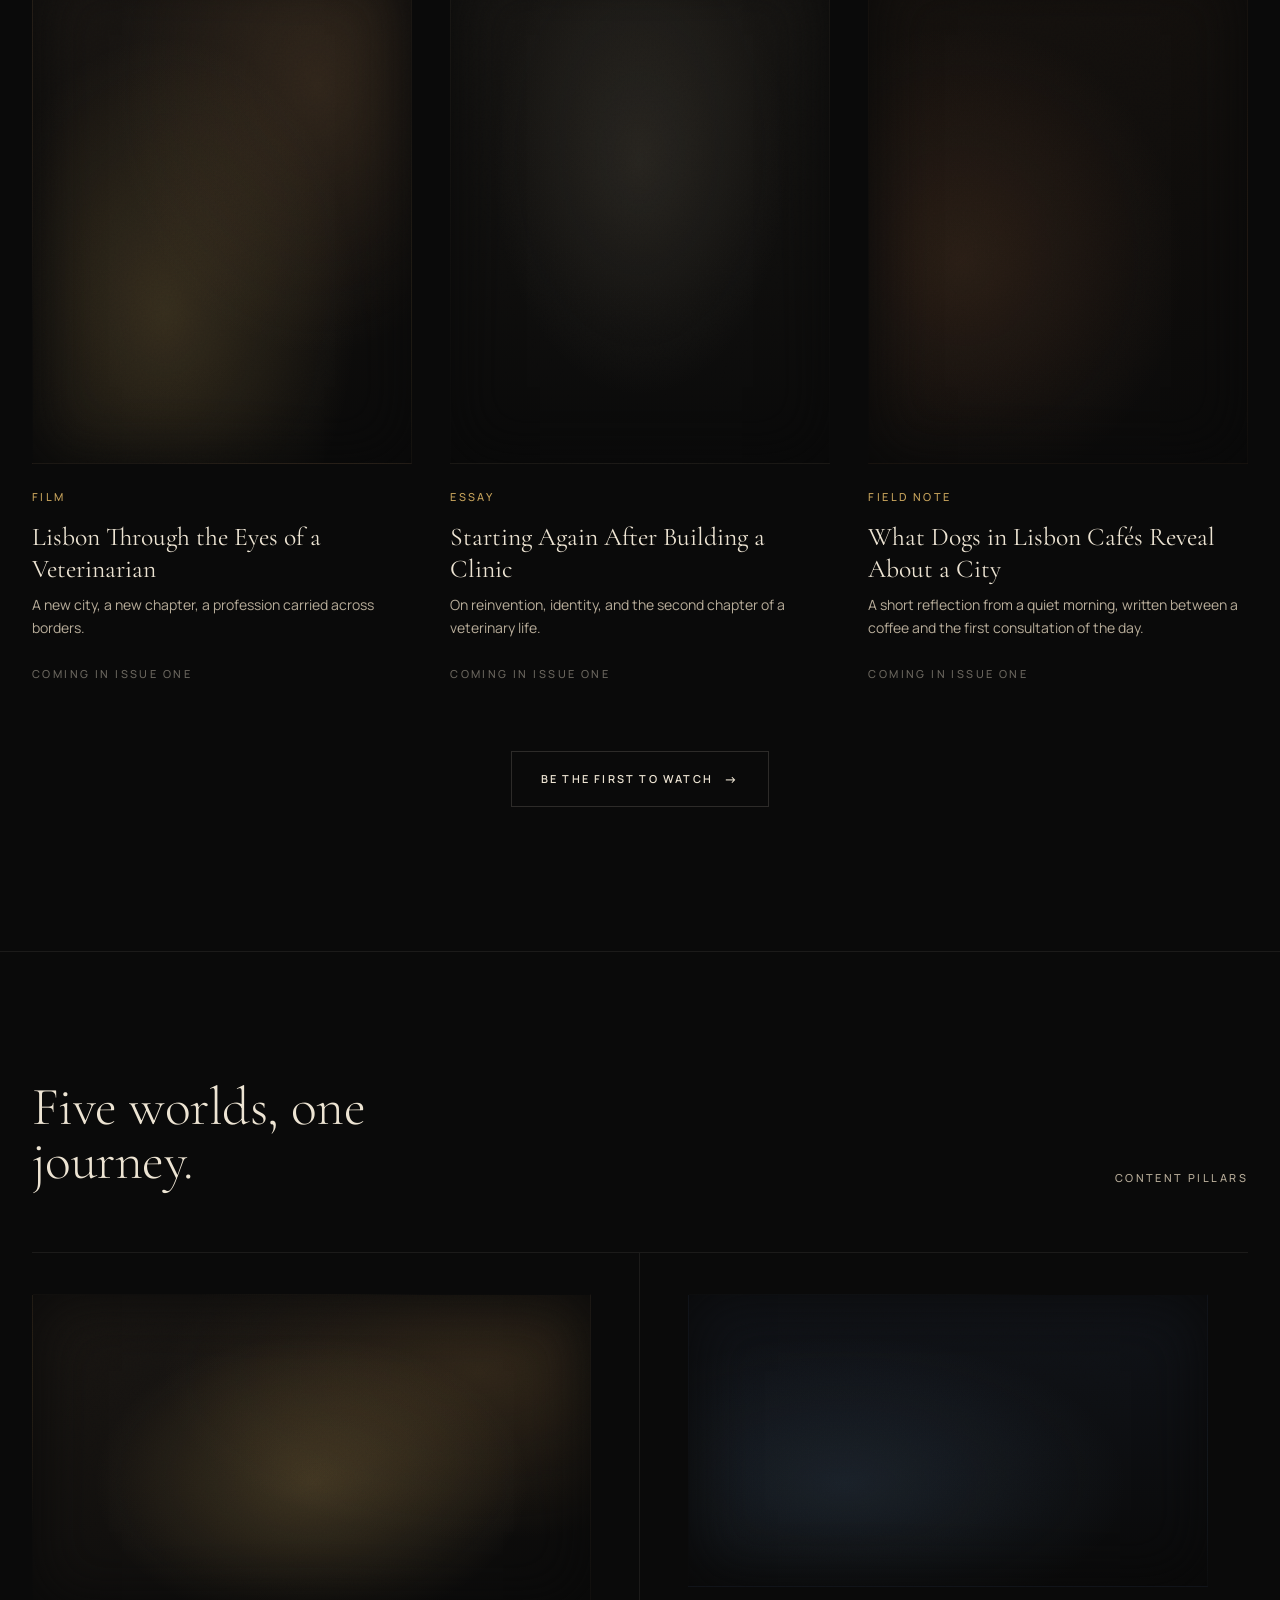
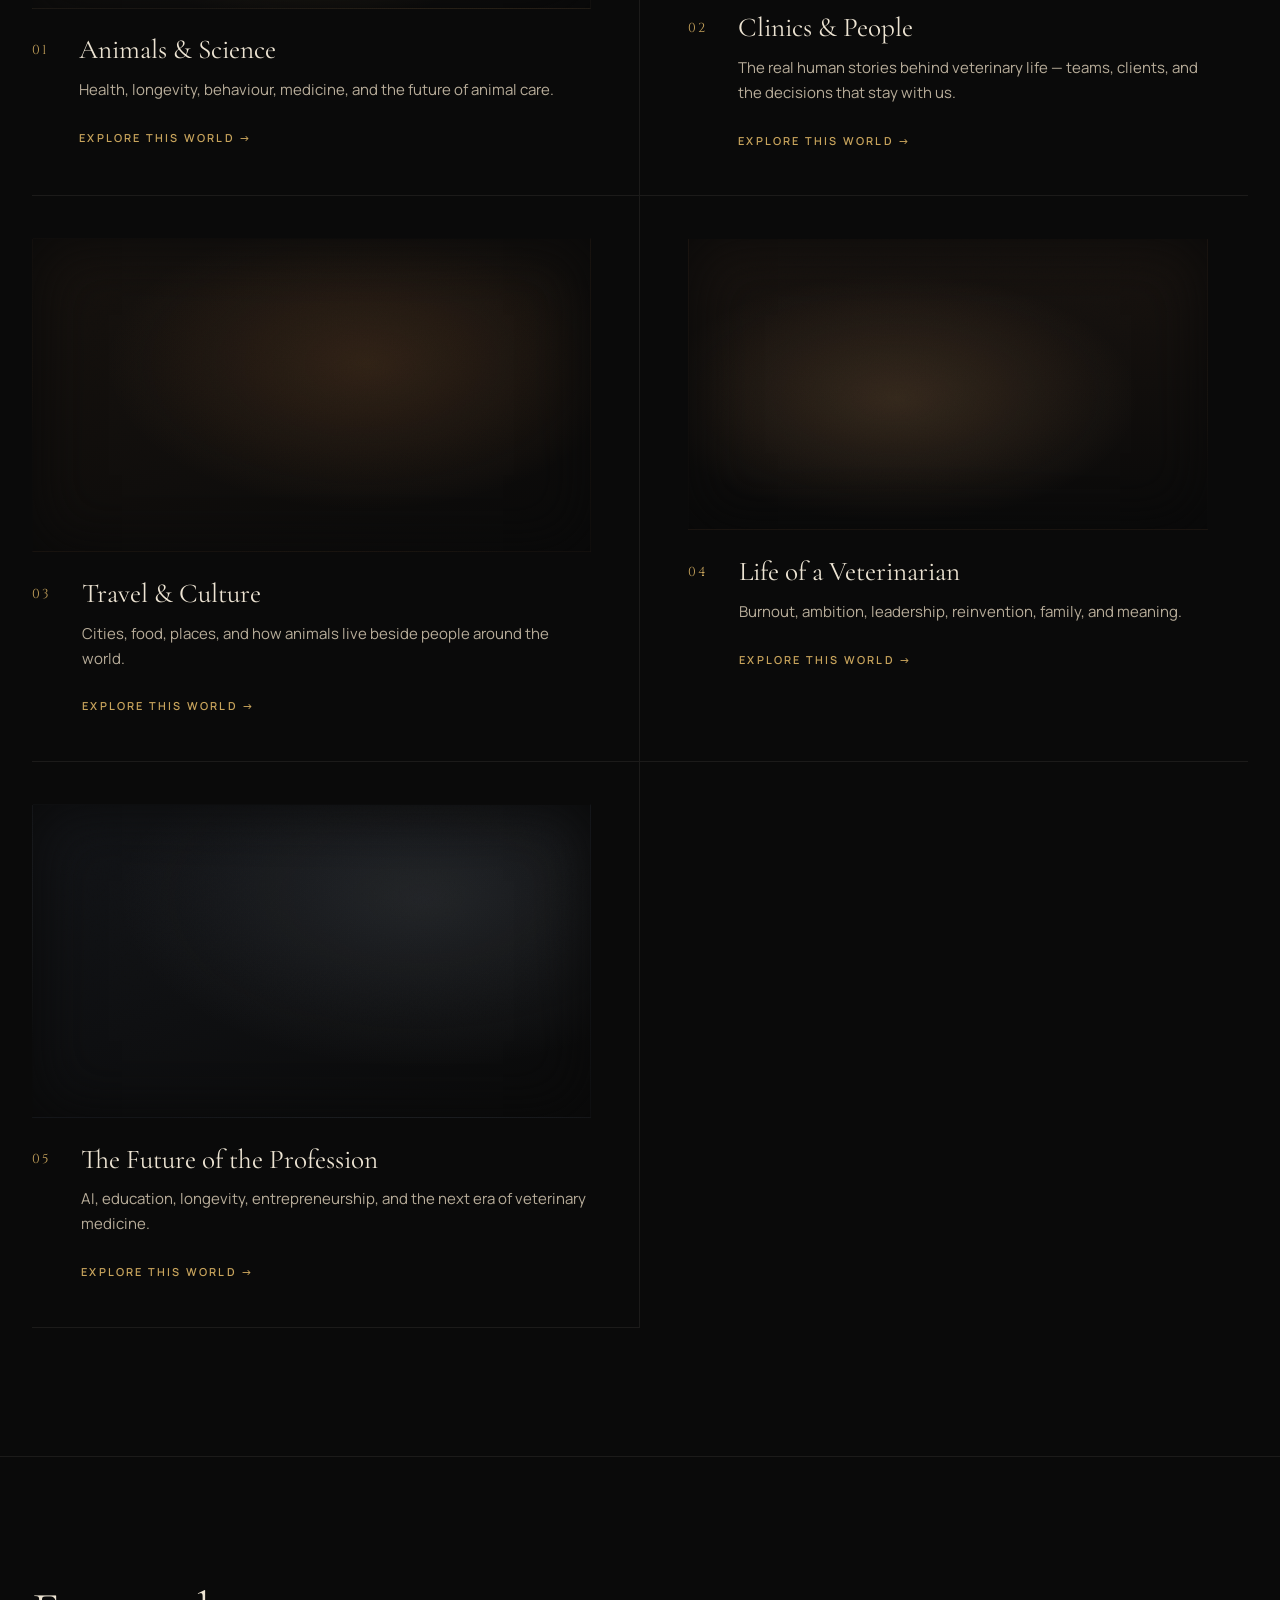
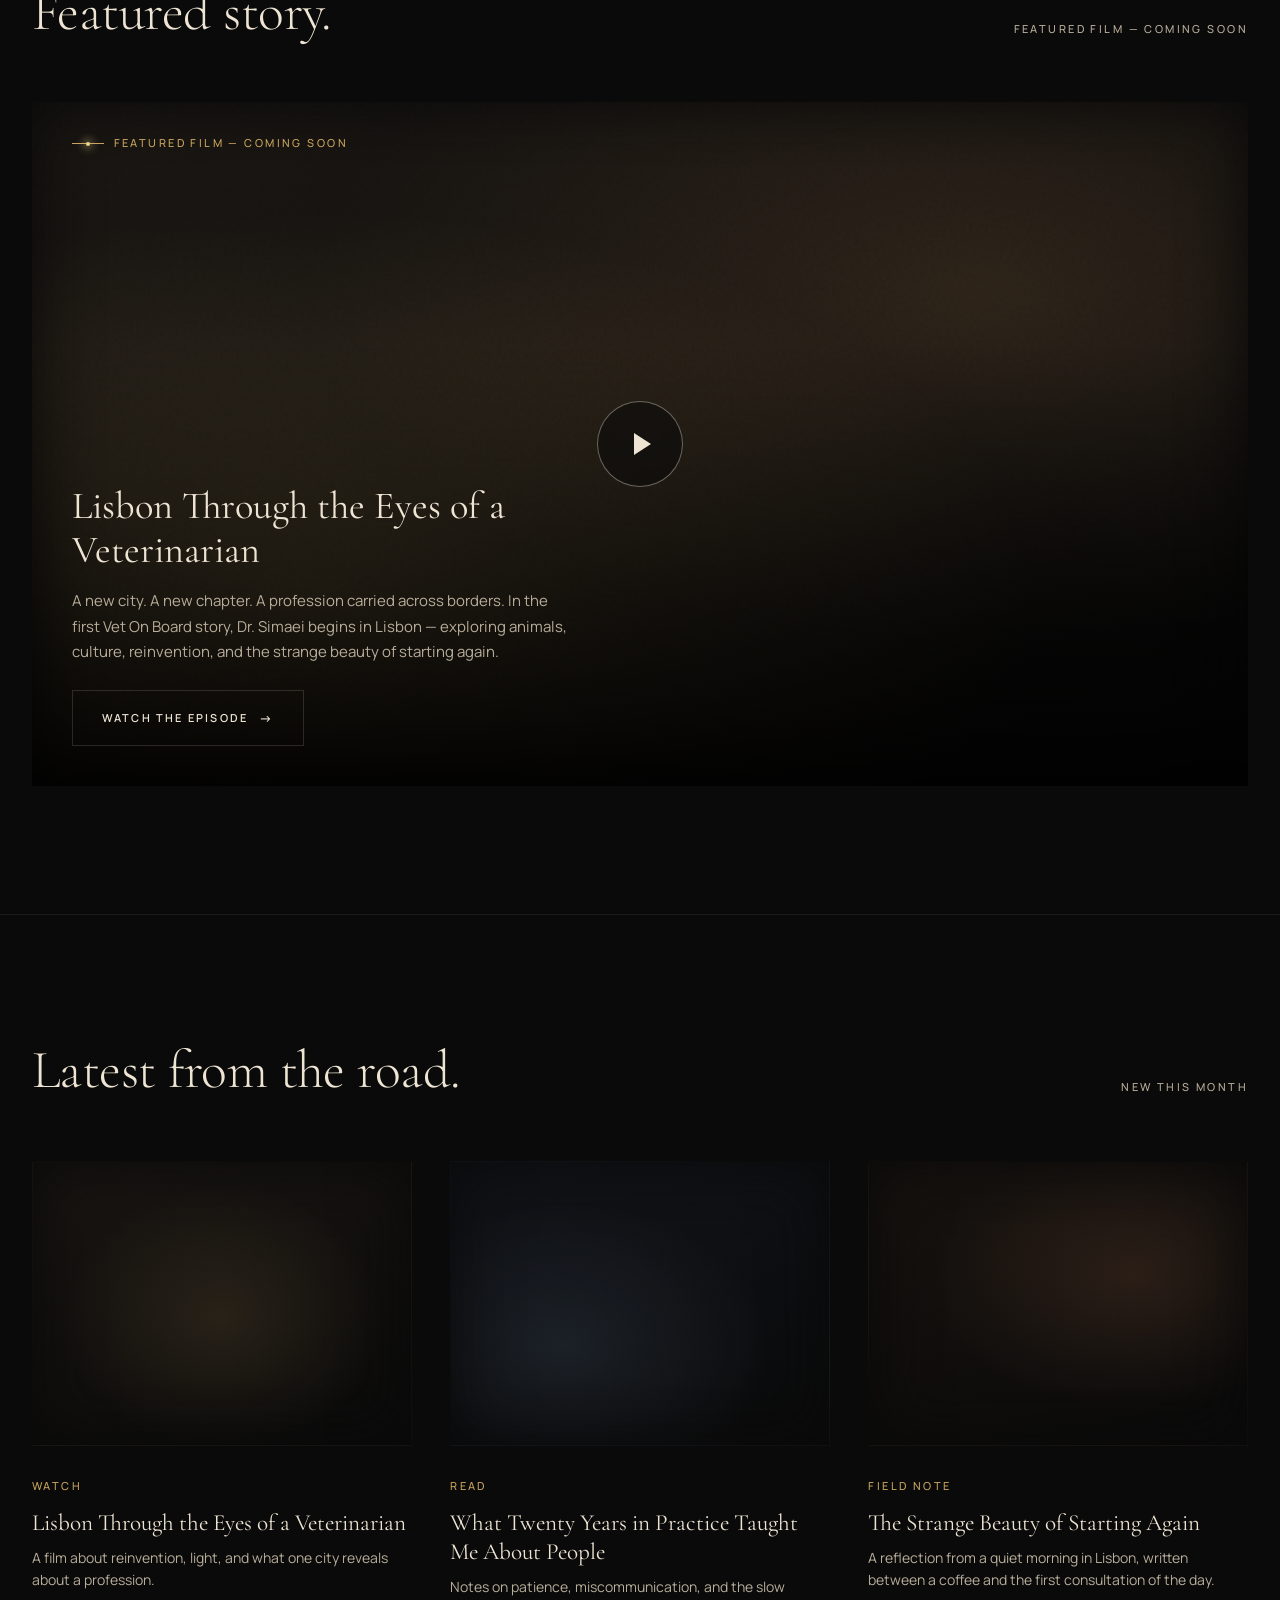
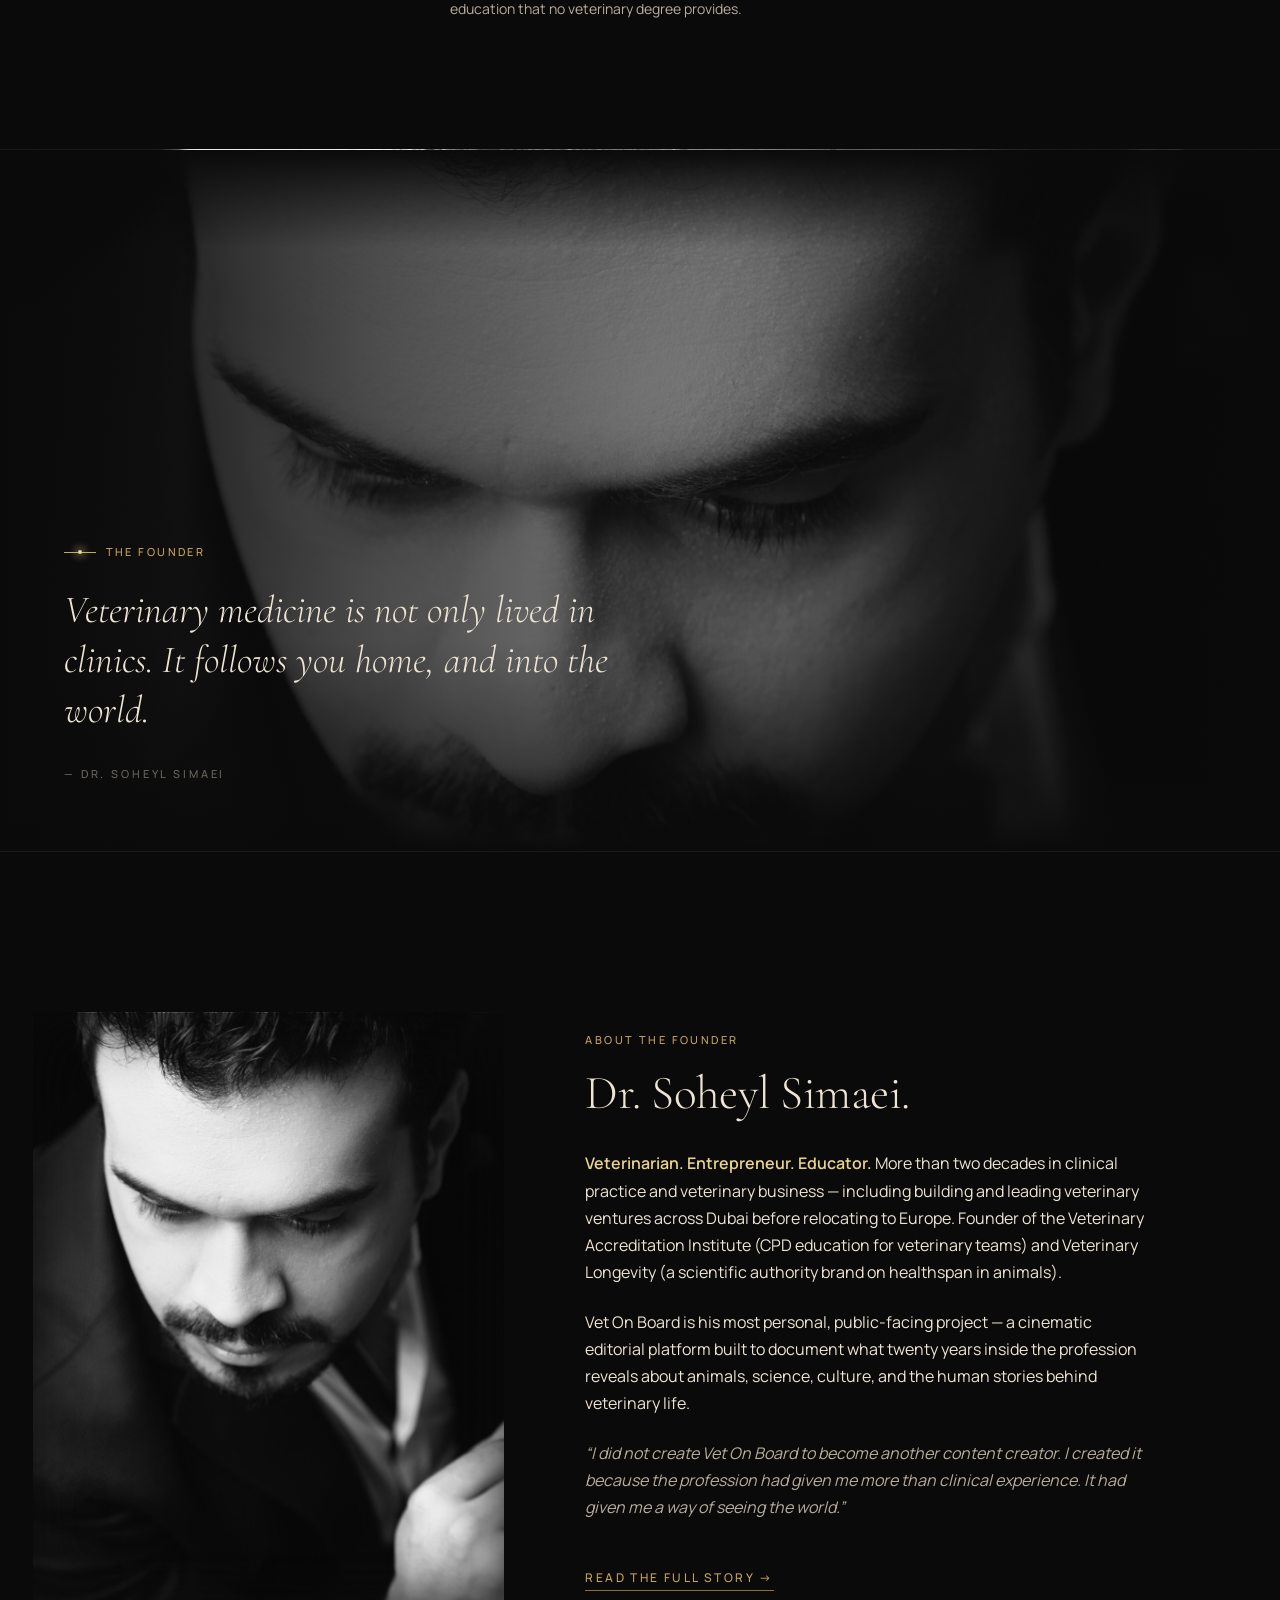
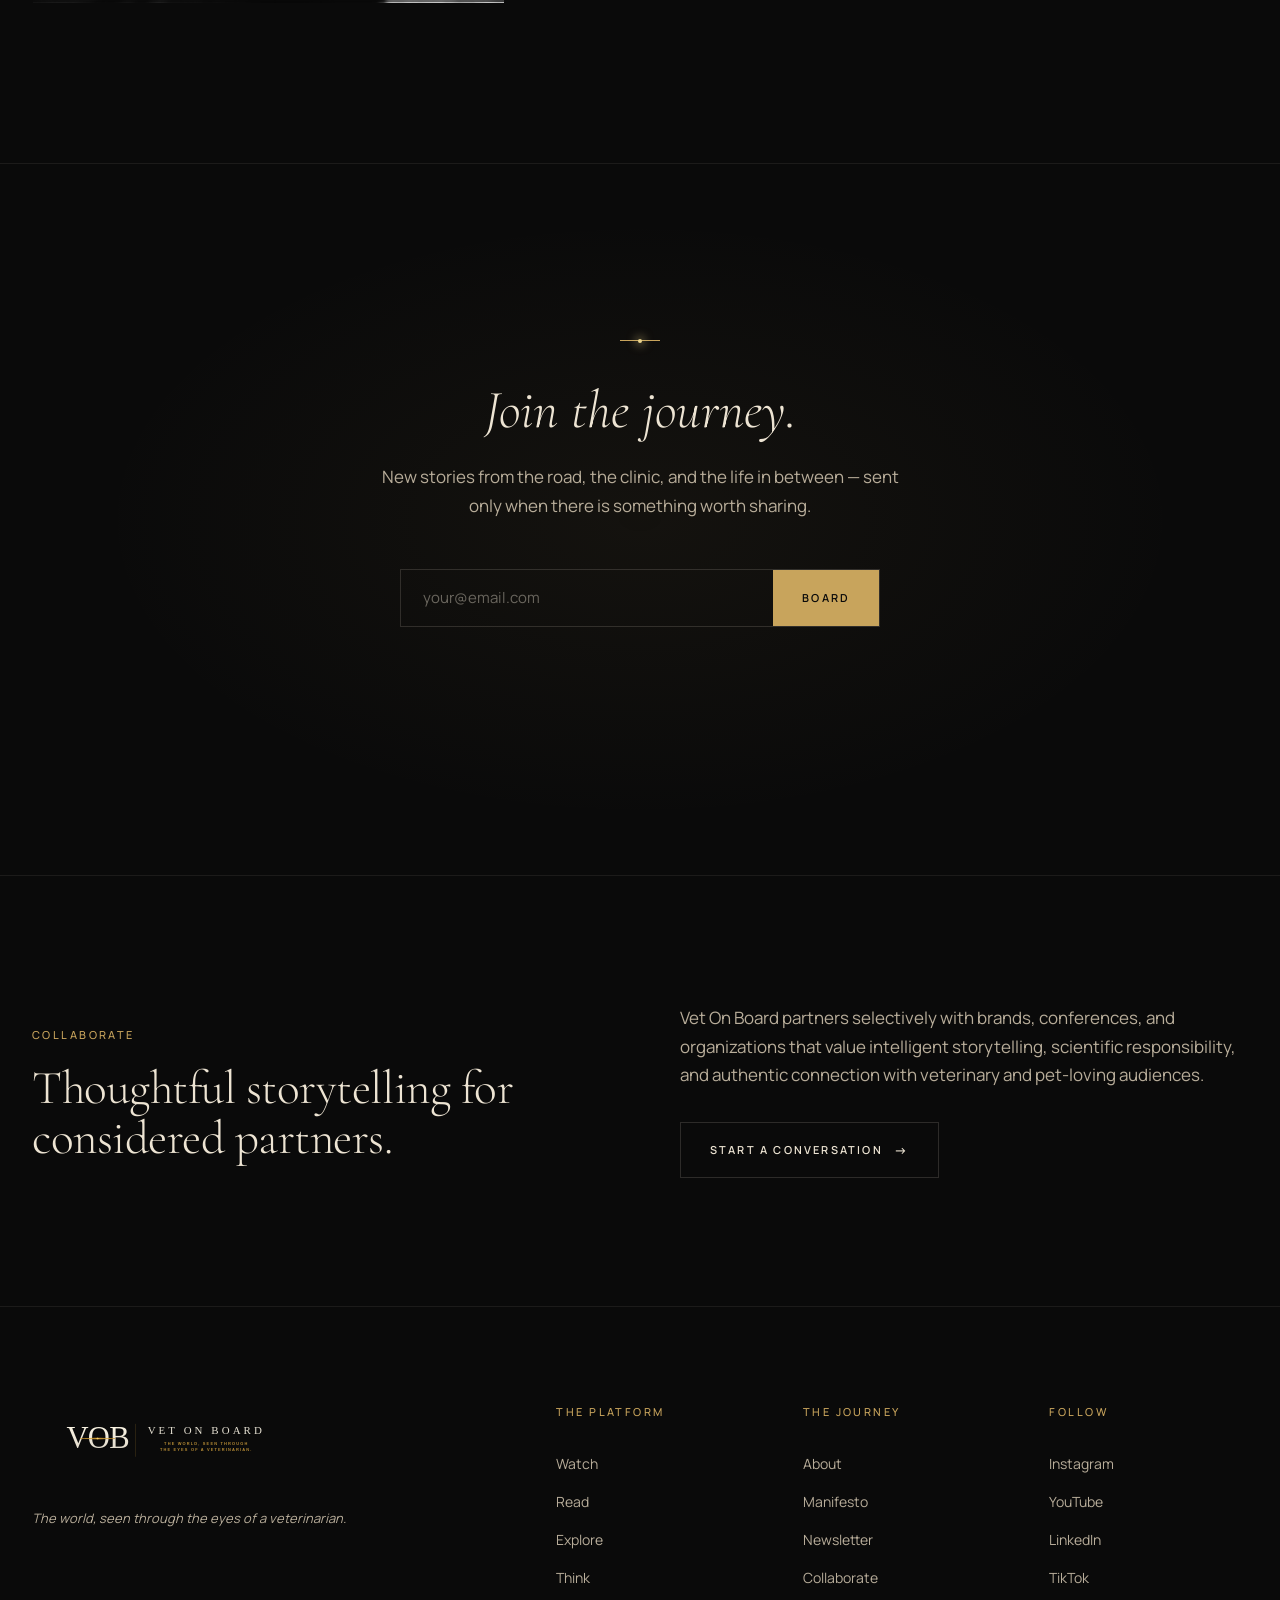
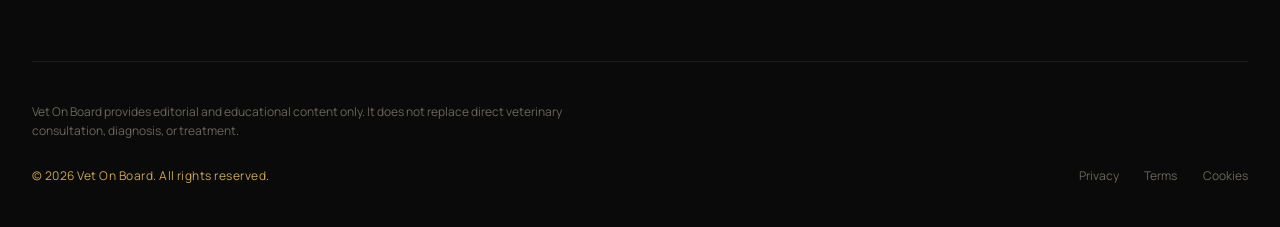
==== commit 57914374: "Mobile menu: hamburger toggle + smooth fullscreen overlay Previously on mobile (<=900px) the nav-lin" ====
--- a/index.html
+++ b/index.html
@@ -67,6 +67,9 @@
       <a href="/collaborate">Collaborate</a>
     </div>
     <a href="#newsletter" class="nav-cta">Subscribe</a>
+    <button class="nav-toggle" aria-label="Toggle menu" aria-expanded="false" aria-controls="nav-menu">
+      <span></span><span></span><span></span>
+    </button>
   </div>
 </nav>
 
@@ -405,6 +408,29 @@
     else nav.classList.remove('scrolled');
   });
 
+  // Mobile menu toggle
+  const navToggle = document.querySelector('.nav-toggle');
+  const navLinks = document.querySelector('.nav-links');
+  if (navToggle && navLinks) {
+    const closeMenu = () => {
+      navToggle.classList.remove('open');
+      navLinks.classList.remove('open');
+      navToggle.setAttribute('aria-expanded', 'false');
+      document.body.style.overflow = '';
+    };
+    navToggle.addEventListener('click', () => {
+      const willOpen = !navToggle.classList.contains('open');
+      navToggle.classList.toggle('open', willOpen);
+      navLinks.classList.toggle('open', willOpen);
+      navToggle.setAttribute('aria-expanded', willOpen ? 'true' : 'false');
+      document.body.style.overflow = willOpen ? 'hidden' : '';
+    });
+    navLinks.querySelectorAll('a').forEach(a => a.addEventListener('click', closeMenu));
+    document.addEventListener('keydown', (e) => {
+      if (e.key === 'Escape' && navToggle.classList.contains('open')) closeMenu();
+    });
+  }
+
   const newsletterForm = document.getElementById('newsletter-form');
   const newsletterThanks = document.getElementById('newsletter-thanks');
   newsletterForm.addEventListener('submit', (e) => {
--- a/assets/styles.css
+++ b/assets/styles.css
@@ -32,6 +32,21 @@
   .label { font-size: 11px; letter-spacing: 0.22em; text-transform: uppercase; font-weight: 500; color: var(--gold); display: inline-block; }
   .label-muted { font-size: 11px; letter-spacing: 0.22em; text-transform: uppercase; font-weight: 500; color: var(--ivory-muted); }
   .horizon-line { display: inline-block; width: 32px; height: 1px; background: var(--gold); vertical-align: middle; margin-right: 0.6rem; position: relative; }
+
+  /* Universal edge-bleed: all photographic elements dissolve their edges into
+     the page background instead of butting up to it as hard rectangles. */
+  .pillar-thumb,
+  .issue-card-thumb,
+  .latest-thumb,
+  .featured-card,
+  .row-card-thumb,
+  .still,
+  .about-portrait,
+  .hero-photo-frame,
+  .city-card {
+    box-shadow: inset 0 0 60px 4px rgba(10, 10, 10, 0.95) !important;
+    border-color: transparent !important;
+  }
   .horizon-line::after {
     content: ''; position: absolute; left: 50%; top: 50%;
     transform: translate(-50%, -50%); width: 4px; height: 4px;
@@ -105,6 +120,37 @@
     text-decoration: none; transition: all 0.25s;
   }
   .nav-cta:hover { background: var(--gold); color: var(--bg); }
+
+  /* Mobile menu toggle (hamburger) */
+  .nav-toggle {
+    display: none;
+    width: 38px; height: 38px;
+    background: transparent;
+    border: none;
+    padding: 0;
+    cursor: pointer;
+    position: relative;
+    z-index: 102;
+    outline-offset: 4px;
+  }
+  .nav-toggle span {
+    display: block;
+    width: 22px; height: 1px;
+    background: var(--ivory);
+    position: absolute;
+    left: 8px;
+    transition: transform 0.35s ease, top 0.25s ease, opacity 0.2s ease;
+  }
+  .nav-toggle span:nth-child(1) { top: 13px; }
+  .nav-toggle span:nth-child(2) { top: 19px; }
+  .nav-toggle span:nth-child(3) { top: 25px; }
+  .nav-toggle.open span:nth-child(1) {
+    top: 19px; transform: rotate(45deg);
+  }
+  .nav-toggle.open span:nth-child(2) { opacity: 0; }
+  .nav-toggle.open span:nth-child(3) {
+    top: 19px; transform: rotate(-45deg);
+  }
 
   /* hero — logo-centred */
   .hero {
@@ -388,11 +434,26 @@
   }
   .behind-the-lens::before {
     content: ''; position: absolute; inset: 0;
-    background: linear-gradient(to right, rgba(10,10,10,0.94) 0%, rgba(10,10,10,0.78) 35%, rgba(10,10,10,0.55) 65%, rgba(10,10,10,0.45) 100%);
+    background: linear-gradient(
+      to right,
+      rgba(10,10,10,1) 0%,
+      rgba(10,10,10,0.92) 8%,
+      rgba(10,10,10,0.7) 30%,
+      rgba(10,10,10,0.45) 60%,
+      rgba(10,10,10,0.6) 90%,
+      rgba(10,10,10,1) 100%
+    );
   }
   .behind-the-lens::after {
     content: ''; position: absolute; inset: 0;
-    background: linear-gradient(to top, rgba(10,10,10,0.7) 0%, rgba(10,10,10,0.15) 50%, rgba(10,10,10,0.0) 100%);
+    background: linear-gradient(
+      to bottom,
+      rgba(10,10,10,1) 0%,
+      rgba(10,10,10,0) 14%,
+      rgba(10,10,10,0) 70%,
+      rgba(10,10,10,0.45) 88%,
+      rgba(10,10,10,1) 100%
+    );
   }
   .behind-overlay {
     position: absolute; bottom: 4rem; left: 0; right: 0; z-index: 2;
@@ -701,7 +762,45 @@
   .footer-legal a:hover { color: var(--ivory); }
 
   @media (max-width: 900px) {
-    .nav-links { display: none; }
+    .nav-toggle { display: block; }
+    .nav-cta { display: none; }
+    .nav-links {
+      display: flex;
+      flex-direction: column;
+      align-items: center;
+      justify-content: center;
+      gap: 2.4rem;
+      position: fixed;
+      top: 0; left: 0;
+      width: 100vw; height: 100vh; height: 100dvh;
+      margin: 0; padding: 7rem 2rem 4rem;
+      background: rgba(10, 10, 10, 0.98);
+      backdrop-filter: blur(20px);
+      -webkit-backdrop-filter: blur(20px);
+      opacity: 0;
+      visibility: hidden;
+      pointer-events: none;
+      transform: translateY(-10px);
+      transition: opacity 0.35s ease, transform 0.35s ease, visibility 0s linear 0.35s;
+      z-index: 99;
+    }
+    .nav-links.open {
+      opacity: 1;
+      visibility: visible;
+      pointer-events: auto;
+      transform: translateY(0);
+      transition: opacity 0.4s ease, transform 0.4s ease, visibility 0s linear 0s;
+    }
+    .nav-links a {
+      font-family: 'Cormorant Garamond', serif;
+      font-weight: 400;
+      font-size: clamp(1.6rem, 6vw, 2.2rem);
+      letter-spacing: 0.14em;
+      text-transform: uppercase;
+      color: var(--ivory);
+      padding: 0.4rem 0;
+    }
+    .nav-links a[aria-current="page"] { color: var(--gold); }
     .nav-logo .name { display: none; }
     .hero-corner-bl { display: none; }
     .pillars-grid { grid-template-columns: 1fr; }
@@ -947,11 +1046,26 @@
   }
   .founder-image::before {
     content: ''; position: absolute; inset: 0;
-    background: linear-gradient(to right, rgba(10,10,10,0.92) 0%, rgba(10,10,10,0.7) 35%, rgba(10,10,10,0.45) 65%, rgba(10,10,10,0.4) 100%);
+    background: linear-gradient(
+      to right,
+      rgba(10,10,10,1) 0%,
+      rgba(10,10,10,0.9) 8%,
+      rgba(10,10,10,0.65) 30%,
+      rgba(10,10,10,0.4) 60%,
+      rgba(10,10,10,0.55) 90%,
+      rgba(10,10,10,1) 100%
+    );
   }
   .founder-image::after {
     content: ''; position: absolute; inset: 0;
-    background: linear-gradient(to top, rgba(10,10,10,0.78) 0%, rgba(10,10,10,0.15) 50%, transparent 100%);
+    background: linear-gradient(
+      to bottom,
+      rgba(10,10,10,1) 0%,
+      rgba(10,10,10,0) 12%,
+      rgba(10,10,10,0) 65%,
+      rgba(10,10,10,0.55) 88%,
+      rgba(10,10,10,1) 100%
+    );
   }
   .founder-image-overlay {
     position: absolute; bottom: 4rem; left: 4rem; right: 4rem; z-index: 2;
